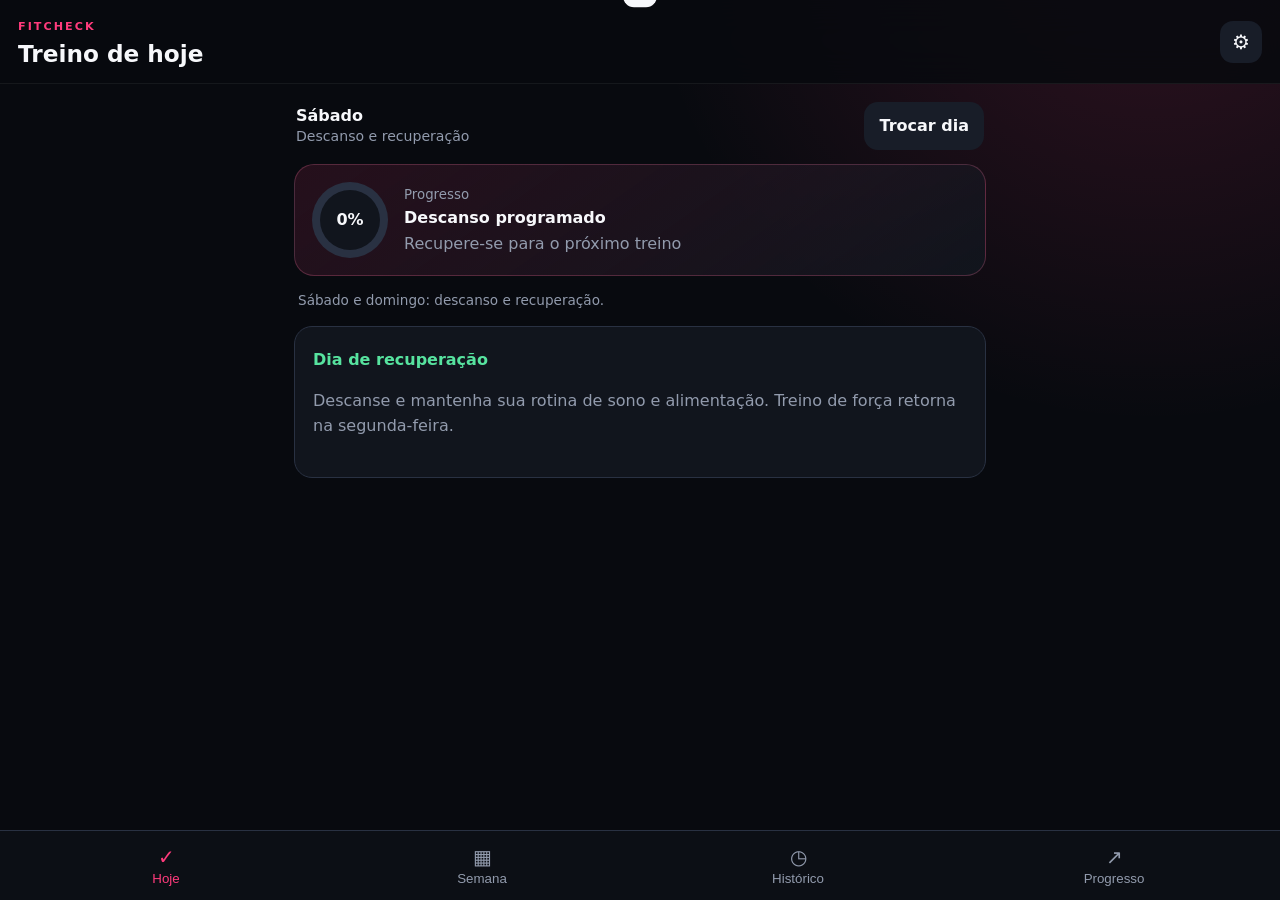
==== index.html @ b0077ed7 "Add files via upload" ====
<!doctype html><html lang="pt-BR"><head><meta charset="utf-8"><meta name="viewport" content="width=device-width,initial-scale=1,viewport-fit=cover"><meta name="theme-color" content="#080a0f"><meta name="apple-mobile-web-app-capable" content="yes"><meta name="apple-mobile-web-app-status-bar-style" content="black-translucent"><meta name="apple-mobile-web-app-title" content="FitCheck"><meta name="description" content="Aplicativo pessoal de treino, cargas e progresso."><title>FitCheck — Meu Treino</title><link rel="manifest" href="manifest.webmanifest"><link rel="apple-touch-icon" href="icon-192.png"><link rel="icon" href="icon.svg"><link rel="stylesheet" href="styles.css"></head><body>
<link rel="stylesheet" href="enhancements.css">
<header class="topbar"><div><span class="brand">FITCHECK</span><h1 id="screenTitle">Treino de hoje</h1></div><button class="iconbtn" id="settingsBtn" aria-label="Configurações">⚙</button></header>
<main>
  <section class="screen active" id="todayScreen">
    <div class="date-row"><div><strong id="todayLabel"></strong><span id="focusLabel"></span></div><button class="ghost" id="changeDayBtn">Trocar dia</button></div>
    <div class="progress-card"><div class="ring" id="progressRing"><span id="progressText">0%</span></div><div><small>Progresso</small><strong id="progressCount">0 de 0 exercícios</strong><span id="calorieTotal">≈ 0 kcal estimadas</span></div></div>
    <p id="trainingHint" class="training-hint"></p><div id="exerciseList" class="exercise-list"></div>
    <button class="primary" id="addExerciseBtn">＋ Adicionar exercício</button>
    <button class="finish" id="finishBtn">Concluir treino</button>
  </section>

  <section class="screen" id="weekScreen">
  <div class="panel home-plan-panel"><span class="eyebrow">FICHA DE HIPERTROFIA · NÍVEL AVANÇADO</span><h2>Treino ABC em casa</h2><p>Seg: quadríceps + glúteos · Qua: superiores · Sex: posteriores + glúteos. Caminhadas na terça e quinta; descanso no fim de semana.</p><button class="primary full" id="applyABCBtn">Aplicar ficha ABC em casa</button><small>A instalação troca apenas os treinos, mantendo seus registros anteriores. Faça backup antes, se desejar.</small></div>
  <div class="panel"><details class="plan-guide"><summary>Progressão, descanso e técnicas avançadas</summary><p><b>Progressão dupla:</b> no agachamento 4 × 8–10, comece com 8 repetições; avance até 10 nas 4 séries e depois aumente a carga 2–5%, mantendo a boa técnica. Repita a lógica para os outros exercícios.</p><p><b>Descansos:</b> até 2 min em exercícios pesados e 60–90 s nos isolados. Faça aquecimento de 5–7 min e controle a descida. Use bi-sets de acessórios somente se necessário para caber nos 60 min.</p><p><b>Técnicas:</b> hip thrust com 2 s no topo, búlgaro com descida em 3 s, elevação lateral com drop-set opcional na última série e abdução com 2 s de contração.</p><p><b>Recuperação:</b> acompanhe as cargas semanalmente; considere reduzir volume após semanas de fadiga acumulada. Evite falha em todas as séries.</p></details></div>
  <div class="week-head"><p>Toque em um dia para abrir o treino.</p></div><div id="weekList" class="week-list"></div></section>
  <section class="screen" id="historyScreen"><div id="historyStats" class="stats-grid"></div><h2>Treinos concluídos</h2><div id="historyList" class="history-list"></div></section>
  <section class="screen" id="progressScreen"><div class="panel"><h2>Resumo semanal</h2><div id="weekBars" class="bars"></div></div><div class="panel"><h2>Volume registrado</h2><strong class="big" id="volumeTotal">0 kg</strong><p>Soma aproximada de carga × repetições registradas.</p></div><div class="panel"><h2>Dados e segurança</h2><button class="ghost full" id="exportBtn">Exportar backup</button><label class="ghost full file">Importar backup<input type="file" id="importInput" accept="application/json"></label><button class="danger full" id="deleteHistoryBtn">Apagar histórico de treinos</button><button class="danger full" id="resetBtn">Apagar todos os dados</button></div></section>
</main>
<nav class="bottom-nav" aria-label="Navegação"><button class="nav active" data-screen="todayScreen"><span>✓</span>Hoje</button><button class="nav" data-screen="weekScreen"><span>▦</span>Semana</button><button class="nav" data-screen="historyScreen"><span>◷</span>Histórico</button><button class="nav" data-screen="progressScreen"><span>↗</span>Progresso</button></nav>

<dialog id="exerciseDialog"><form method="dialog" id="exerciseForm"><div class="modal-head"><h2 id="exerciseDialogTitle">Adicionar exercício</h2><button value="cancel" class="iconbtn">×</button></div><input type="hidden" id="exerciseId"><label>Exercício<input id="exerciseName" required maxlength="60"></label><div class="two"><label>Séries<input id="exerciseSets" type="number" min="1" max="10" required></label><label>Repetições<input id="exerciseReps" placeholder="6–8" required maxlength="12"></label></div><div class="two"><label>Descanso (s)<input id="exerciseRest" type="number" min="10" max="600" step="5" required></label><label>Minutos estimados<input id="exerciseMinutes" type="number" min="1" max="30" required></label></div><label>Observação<input id="exerciseNote" maxlength="80" placeholder="Ex.: rest-pause na última"></label><button class="primary" value="default">Salvar exercício</button><button type="button" class="danger full hidden" id="deleteExerciseBtn">Excluir exercício</button></form></dialog>

<dialog id="logDialog"><form method="dialog" id="logForm"><div class="modal-head"><h2 id="logTitle">Registrar exercício</h2><button value="cancel" class="iconbtn">×</button></div><input type="hidden" id="logExerciseId"><div class="two" id="strengthLogFields"><label>Carga (kg)<input id="logWeight" type="number" min="0" max="1000" step="0.5"></label><label>Repetições feitas<input id="logReps" type="number" min="0" max="100"></label></div><div id="walkLogFields" class="hidden"><label>Minutos caminhados<input id="logDuration" type="number" min="1" max="240" value="40"></label></div><label>Anotação<input id="logNote" maxlength="100" placeholder="Como foi a execução?"></label><button class="primary" value="default">Salvar e concluir</button></form></dialog>

<dialog id="settingsDialog"><form method="dialog" id="settingsForm"><div class="modal-head"><h2>Configurações</h2><button value="cancel" class="iconbtn">×</button></div><label>Seu peso (kg)<input id="bodyWeight" type="number" min="30" max="300" step="0.1" required></label><label>Intensidade usada na estimativa<select id="intensity"><option value="3.5">Moderada</option><option value="5">Alta</option><option value="6">Muito alta</option></select></label><p class="hint">Calorias são apenas uma estimativa baseada em peso, intensidade e duração. Relógios e máquinas também podem variar bastante.</p><button class="primary" value="default">Salvar</button></form></dialog>

<dialog id="dayDialog"><form method="dialog"><div class="modal-head"><h2>Escolha o treino</h2><button value="cancel" class="iconbtn">×</button></div><div id="dayChoices" class="day-choices"></div></form></dialog>

<div class="timer hidden" id="timer"><div><small>Descanso</small><strong id="timerText">01:30</strong></div><button id="timerMinus">−15s</button><button id="timerPlus">+15s</button><button id="timerStop">Pular</button></div>
<div id="celebration" class="celebration hidden" aria-hidden="true"><div class="celebration-copy"><strong>Treino completo!</strong><span>Desafio do dia concluído 🔥</span></div></div>
<div id="toast" class="toast" role="status" aria-live="polite"></div>
<script src="app.js"></script></body></html>
---- styles.css ----
:root{--bg:#080a0f;--surface:#11151d;--surface2:#181d28;--line:#293142;--text:#f7f8fb;--muted:#929bad;--pink:#ff3b7c;--violet:#8d2cff;--green:#57e39f;--danger:#ff6574;--safe:env(safe-area-inset-bottom)}*{box-sizing:border-box}body{margin:0;background:radial-gradient(circle at 90% -10%,rgba(255,59,124,.17),transparent 32rem),var(--bg);color:var(--text);font:16px/1.4 -apple-system,BlinkMacSystemFont,"SF Pro Display",system-ui,sans-serif;min-height:100vh}.topbar{position:sticky;top:0;z-index:5;display:flex;align-items:center;justify-content:space-between;padding:calc(14px + env(safe-area-inset-top)) 18px 12px;background:rgba(8,10,15,.86);backdrop-filter:blur(18px);border-bottom:1px solid rgba(255,255,255,.06)}.brand{font-size:.7rem;letter-spacing:.18em;color:var(--pink);font-weight:900}.topbar h1{margin:2px 0 0;font-size:1.45rem}.iconbtn{width:42px;height:42px;border:0;border-radius:13px;background:var(--surface2);color:var(--text);font-size:1.25rem}main{max-width:720px;margin:auto;padding:14px 14px calc(100px + var(--safe))}.screen{display:none}.screen.active{display:block}.date-row,.modal-head{display:flex;align-items:center;justify-content:space-between;gap:12px}.date-row{margin:4px 2px 14px}.date-row strong,.date-row span{display:block}.date-row span{color:var(--muted);font-size:.88rem}.progress-card{display:flex;gap:16px;align-items:center;padding:17px;background:linear-gradient(145deg,rgba(255,59,124,.12),var(--surface));border:1px solid rgba(255,118,165,.24);border-radius:20px;margin-bottom:14px}.progress-card small,.progress-card span{display:block;color:var(--muted)}.progress-card strong{display:block;margin:3px 0}.ring{--p:0;display:grid;place-items:center;width:76px;height:76px;border-radius:50%;background:conic-gradient(var(--pink) calc(var(--p)*1%),var(--line) 0);position:relative;flex:none}.ring:before{content:"";position:absolute;inset:8px;background:var(--surface);border-radius:50%}.ring span{z-index:1;color:var(--text);font-weight:900}.exercise-list{display:grid;gap:10px}.exercise{display:grid;grid-template-columns:auto 1fr auto;gap:12px;align-items:center;background:var(--surface);border:1px solid var(--line);padding:14px;border-radius:17px}.check{appearance:none;width:30px;height:30px;border:2px solid #4a5367;border-radius:10px;margin:0;display:grid;place-items:center}.check:checked{background:var(--green);border-color:var(--green)}.check:checked:after{content:"✓";font-weight:1000;color:#07150f}.exercise.done{opacity:.62}.exercise.done h3{text-decoration:line-through}.exercise h3{font-size:1rem;margin:0 0 3px}.exercise p{color:var(--muted);font-size:.82rem;margin:0}.exercise .kcal{color:var(--pink);font-size:.76rem;font-weight:800;margin-top:4px}.more{border:0;background:transparent;color:var(--muted);font-size:1.5rem;padding:8px}.primary,.finish,.ghost,.danger,.file{border:0;border-radius:14px;padding:13px 15px;font:inherit;font-weight:800;text-align:center}.primary{width:100%;background:linear-gradient(135deg,var(--pink),var(--violet));color:white;margin-top:14px}.finish{width:100%;background:var(--green);color:#06130d;margin-top:9px}.ghost{background:var(--surface2);color:var(--text)}.danger{background:rgba(255,101,116,.14);color:var(--danger)}.full{display:block;width:100%;margin-top:10px}.week-list,.history-list{display:grid;gap:10px}.week-day,.history-item,.panel{background:var(--surface);border:1px solid var(--line);border-radius:18px;padding:16px}.week-day{display:flex;justify-content:space-between;gap:12px;align-items:center}.week-day span,.week-head,.panel p{color:var(--muted)}.week-day strong{display:block}.week-day button{border:0;border-radius:12px;background:var(--surface2);color:var(--text);padding:10px}.stats-grid{display:grid;grid-template-columns:repeat(3,1fr);gap:8px;margin-bottom:18px}.stat{padding:13px;background:var(--surface);border:1px solid var(--line);border-radius:16px}.stat strong,.stat span{display:block}.stat strong{font-size:1.45rem}.stat span{font-size:.73rem;color:var(--muted)}.history-item{display:flex;justify-content:space-between}.history-item span{color:var(--muted)}.panel{margin-bottom:12px}.panel h2{font-size:1rem;margin:0 0 14px}.big{font-size:2rem}.bars{display:grid;grid-template-columns:repeat(7,1fr);gap:8px;align-items:end;height:150px}.bar-wrap{height:100%;display:flex;flex-direction:column;justify-content:end;text-align:center;color:var(--muted);font-size:.72rem}.bar{background:linear-gradient(var(--pink),var(--violet));border-radius:7px 7px 3px 3px;min-height:4px;margin-bottom:6px}.file input{display:none}.bottom-nav{position:fixed;z-index:6;bottom:0;left:0;right:0;display:grid;grid-template-columns:repeat(4,1fr);padding:8px 8px calc(8px + var(--safe));background:rgba(13,16,23,.94);backdrop-filter:blur(20px);border-top:1px solid var(--line)}.nav{border:0;background:transparent;color:var(--muted);font:700 .7rem/1.2 inherit;padding:6px}.nav span{display:block;font-size:1.25rem;margin-bottom:2px}.nav.active{color:var(--pink)}dialog{width:min(94%,520px);border:1px solid var(--line);border-radius:22px;background:var(--surface);color:var(--text);padding:19px}dialog::backdrop{background:rgba(0,0,0,.7);backdrop-filter:blur(5px)}dialog h2{margin:0;font-size:1.25rem}label{display:block;color:var(--muted);font-size:.82rem;margin-top:14px}input,select{width:100%;margin-top:6px;padding:13px;border:1px solid var(--line);border-radius:12px;background:var(--surface2);color:var(--text);font:inherit}.two{display:grid;grid-template-columns:1fr 1fr;gap:10px}.hint{color:var(--muted);font-size:.8rem}.hidden{display:none!important}.day-choices{display:grid;gap:8px;margin-top:16px}.day-choices button{padding:14px;border:1px solid var(--line);border-radius:13px;background:var(--surface2);color:var(--text);text-align:left}.timer{position:fixed;z-index:9;left:12px;right:12px;bottom:calc(78px + var(--safe));max-width:650px;margin:auto;display:flex;align-items:center;gap:8px;background:#f7f8fb;color:#11151d;padding:11px 12px;border-radius:18px;box-shadow:0 12px 40px #0008}.timer div{flex:1}.timer small,.timer strong{display:block}.timer strong{font-size:1.35rem}.timer button{border:0;background:#e4e7ed;padding:10px;border-radius:10px}.toast{position:fixed;z-index:20;top:calc(16px + env(safe-area-inset-top));left:50%;transform:translate(-50%,-140%);background:#f7f8fb;color:#11151d;padding:11px 17px;border-radius:999px;font-weight:800;transition:.25s}.toast.show{transform:translate(-50%,0)}@media(max-width:380px){.exercise{gap:8px;padding:12px}.two{grid-template-columns:1fr}.stats-grid{grid-template-columns:1fr}.timer button{padding:8px 6px}}
---- enhancements.css ----
.exercise{align-items:start;padding:17px 14px}
.exercise-body{min-width:0}
.check{width:42px;height:42px;border-width:3px;border-radius:13px;box-shadow:inset 0 0 0 3px rgba(255,255,255,.025)}
.check:checked:after{font-size:1.45rem}
.technique{margin-top:11px;border-top:1px solid var(--line);padding-top:9px}
.technique summary{color:var(--text);font-size:.84rem;font-weight:850;cursor:pointer;list-style:none}
.technique summary:before{content:'✦';color:var(--pink);margin-right:7px}
.technique p{font-size:.86rem!important;line-height:1.5;margin:8px 0!important}
.technique a{display:inline-flex;color:var(--pink);font-size:.82rem;font-weight:850;text-decoration:none;padding:7px 0}
.celebration{position:fixed;z-index:50;inset:0;overflow:hidden;pointer-events:none;background:radial-gradient(circle,rgba(141,44,255,.18),transparent 60%)}
.celebration-copy{position:absolute;z-index:2;left:50%;top:40%;transform:translate(-50%,-50%);width:min(88%,420px);text-align:center;padding:24px;background:rgba(8,10,15,.9);border:1px solid rgba(255,255,255,.2);border-radius:24px;box-shadow:0 24px 90px #000}
.celebration-copy strong,.celebration-copy span{display:block}
.celebration-copy strong{font-size:2rem;color:var(--green)}
.celebration-copy span{margin-top:6px}
.celebration i{position:absolute;left:calc(var(--x)*1%);top:-25px;width:10px;height:18px;border-radius:3px;background:hsl(calc(var(--c)*60) 90% 62%);animation:confetti calc(2.4s + var(--d)*1s) ease-in forwards;animation-delay:calc(var(--d)*.35s);transform:rotate(calc(var(--r)*1deg))}
@keyframes confetti{0%{top:-25px;transform:translateX(0) rotate(0);opacity:1}70%{opacity:1}100%{top:105%;transform:translateX(calc((var(--x) - 50)*.35px)) rotate(calc(var(--r)*1deg));opacity:0}}
@media(max-width:380px){.exercise{gap:8px;padding:13px 10px}.check{width:40px;height:40px}}

.training-hint{font-size:.85rem;color:var(--muted);margin:8px 4px 15px;line-height:1.55}
.home-plan-panel{background:linear-gradient(145deg,rgba(255,59,124,.15),var(--surface));border:1px solid rgba(255,59,124,.3)}
.home-plan-panel h2{margin:5px 0 8px}.home-plan-panel p{font-size:.9rem;line-height:1.6}
.home-plan-panel small{display:block;color:var(--muted);margin-top:10px;line-height:1.5}
.eyebrow{color:var(--pink);font-size:.67rem;font-weight:850;letter-spacing:.1em}
.plan-guide summary{cursor:pointer;font-weight:800;line-height:1.5}
.plan-guide p{font-size:.86rem;color:var(--muted);line-height:1.6;margin-bottom:8px}
.rest-card{border:1px solid var(--line);background:var(--surface);border-radius:18px;padding:22px 18px}
.rest-card strong{color:var(--green)}.rest-card p{color:var(--muted);line-height:1.6}
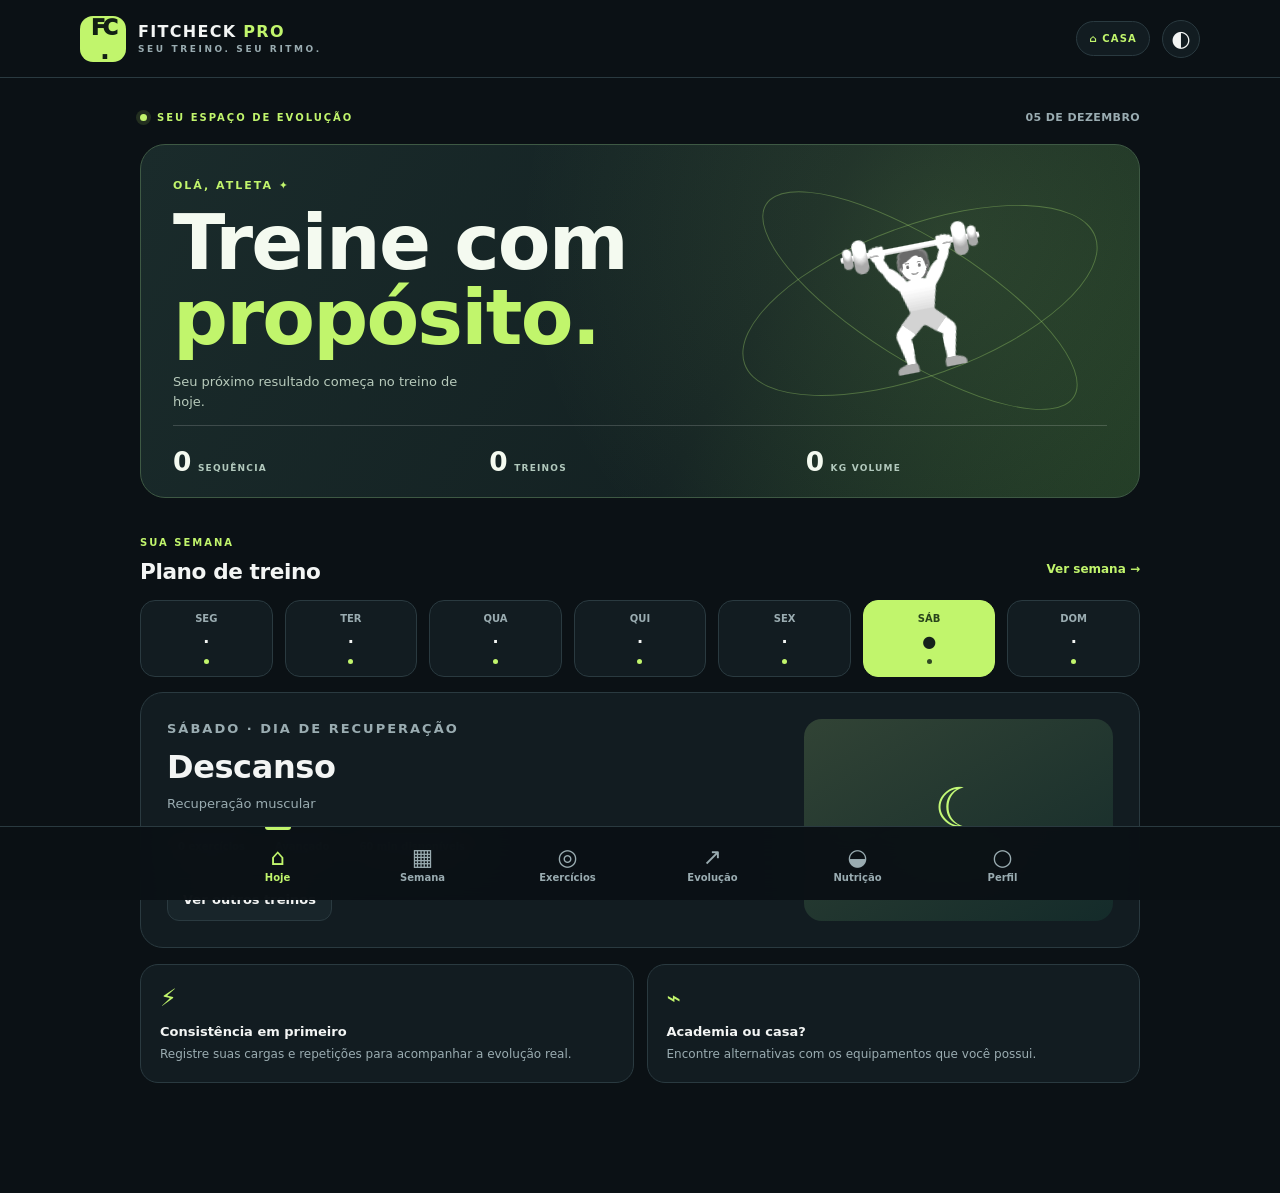
==== commit 4222a499: "Add files via upload" ====
--- a/index.html
+++ b/index.html
@@ -1,33 +1,304 @@
-<!doctype html><html lang="pt-BR"><head><meta charset="utf-8"><meta name="viewport" content="width=device-width,initial-scale=1,viewport-fit=cover"><meta name="theme-color" content="#080a0f"><meta name="apple-mobile-web-app-capable" content="yes"><meta name="apple-mobile-web-app-status-bar-style" content="black-translucent"><meta name="apple-mobile-web-app-title" content="FitCheck"><meta name="description" content="Aplicativo pessoal de treino, cargas e progresso."><title>FitCheck — Meu Treino</title><link rel="manifest" href="manifest.webmanifest"><link rel="apple-touch-icon" href="icon-192.png"><link rel="icon" href="icon.svg"><link rel="stylesheet" href="styles.css"></head><body>
-<link rel="stylesheet" href="enhancements.css">
-<header class="topbar"><div><span class="brand">FITCHECK</span><h1 id="screenTitle">Treino de hoje</h1></div><button class="iconbtn" id="settingsBtn" aria-label="Configurações">⚙</button></header>
-<main>
-  <section class="screen active" id="todayScreen">
-    <div class="date-row"><div><strong id="todayLabel"></strong><span id="focusLabel"></span></div><button class="ghost" id="changeDayBtn">Trocar dia</button></div>
-    <div class="progress-card"><div class="ring" id="progressRing"><span id="progressText">0%</span></div><div><small>Progresso</small><strong id="progressCount">0 de 0 exercícios</strong><span id="calorieTotal">≈ 0 kcal estimadas</span></div></div>
-    <p id="trainingHint" class="training-hint"></p><div id="exerciseList" class="exercise-list"></div>
-    <button class="primary" id="addExerciseBtn">＋ Adicionar exercício</button>
-    <button class="finish" id="finishBtn">Concluir treino</button>
-  </section>
-
-  <section class="screen" id="weekScreen">
-  <div class="panel home-plan-panel"><span class="eyebrow">FICHA DE HIPERTROFIA · NÍVEL AVANÇADO</span><h2>Treino ABC em casa</h2><p>Seg: quadríceps + glúteos · Qua: superiores · Sex: posteriores + glúteos. Caminhadas na terça e quinta; descanso no fim de semana.</p><button class="primary full" id="applyABCBtn">Aplicar ficha ABC em casa</button><small>A instalação troca apenas os treinos, mantendo seus registros anteriores. Faça backup antes, se desejar.</small></div>
-  <div class="panel"><details class="plan-guide"><summary>Progressão, descanso e técnicas avançadas</summary><p><b>Progressão dupla:</b> no agachamento 4 × 8–10, comece com 8 repetições; avance até 10 nas 4 séries e depois aumente a carga 2–5%, mantendo a boa técnica. Repita a lógica para os outros exercícios.</p><p><b>Descansos:</b> até 2 min em exercícios pesados e 60–90 s nos isolados. Faça aquecimento de 5–7 min e controle a descida. Use bi-sets de acessórios somente se necessário para caber nos 60 min.</p><p><b>Técnicas:</b> hip thrust com 2 s no topo, búlgaro com descida em 3 s, elevação lateral com drop-set opcional na última série e abdução com 2 s de contração.</p><p><b>Recuperação:</b> acompanhe as cargas semanalmente; considere reduzir volume após semanas de fadiga acumulada. Evite falha em todas as séries.</p></details></div>
-  <div class="week-head"><p>Toque em um dia para abrir o treino.</p></div><div id="weekList" class="week-list"></div></section>
-  <section class="screen" id="historyScreen"><div id="historyStats" class="stats-grid"></div><h2>Treinos concluídos</h2><div id="historyList" class="history-list"></div></section>
-  <section class="screen" id="progressScreen"><div class="panel"><h2>Resumo semanal</h2><div id="weekBars" class="bars"></div></div><div class="panel"><h2>Volume registrado</h2><strong class="big" id="volumeTotal">0 kg</strong><p>Soma aproximada de carga × repetições registradas.</p></div><div class="panel"><h2>Dados e segurança</h2><button class="ghost full" id="exportBtn">Exportar backup</button><label class="ghost full file">Importar backup<input type="file" id="importInput" accept="application/json"></label><button class="danger full" id="deleteHistoryBtn">Apagar histórico de treinos</button><button class="danger full" id="resetBtn">Apagar todos os dados</button></div></section>
+<!doctype html>
+<html lang="pt-BR"><head><meta charset="utf-8"><meta name="viewport" content="width=device-width, initial-scale=1, viewport-fit=cover"><meta name="theme-color" content="#0b1115"><meta name="description" content="FitCheck PRO: treinos de academia e casa, substituições, vídeos, fichas, cronômetro e progressão."><style>
+:root{--bg:#0b1115;--surface:#121c21;--surface2:#18252a;--surface3:#223138;--border:#2a3a40;--text:#f3f5f4;--muted:#9aacb1;--lime:#c1f56c;--lime-dark:#83ba38;--rose:#ff90ae;--danger:#ff9c8c;--shadow:0 16px 45px #0003;--radius:20px;--font:system-ui,-apple-system,"Segoe UI",Roboto,Arial,sans-serif}
+:root[data-theme="light"]{--bg:#f4f6f1;--surface:#fff;--surface2:#edf1e9;--surface3:#e4ebe1;--border:#d2dcd0;--text:#18251d;--muted:#5e7168;--lime:#a8db48;--lime-dark:#4f8326;--shadow:0 14px 30px #243e2020}
+:root[data-theme="rose"]{--bg:#160f19;--surface:#241825;--surface2:#312132;--surface3:#402c42;--border:#594359;--text:#fff5fd;--muted:#d5b7d0;--lime:#ff9bbd;--lime-dark:#ff80b0;--shadow:0 16px 45px #0003}
+*{box-sizing:border-box}html{scroll-behavior:smooth}body{margin:0;background:var(--bg);color:var(--text);font-family:var(--font);-webkit-font-smoothing:antialiased}button,input,select,textarea{font:inherit}button{cursor:pointer}a{color:inherit}input,select,textarea{background:var(--surface2);border:1px solid var(--border);color:var(--text);border-radius:12px;padding:12px 13px;outline-color:var(--lime);min-width:0}input::placeholder,textarea::placeholder{color:var(--muted);opacity:.76}button:focus-visible,a:focus-visible,input:focus-visible,select:focus-visible{outline:3px solid var(--lime);outline-offset:2px}button[disabled]{opacity:.45;cursor:not-allowed}.app-shell{min-height:100vh}.site-header{height:78px;border-bottom:1px solid var(--border);display:flex;justify-content:space-between;align-items:center;padding:0 max(20px,calc((100% - 1120px)/2));background:var(--bg);position:sticky;top:0;z-index:20}.brand{border:0;background:none;color:var(--text);display:flex;align-items:center;gap:12px;text-align:left;padding:0}.brand-mark{background:var(--lime);color:#122014;display:grid;place-items:center;border-radius:13px;width:46px;height:46px;letter-spacing:-3px;font-size:21px;font-weight:950}.mark-dot{color:#122014}.brand-type{font-size:16px;font-weight:900;letter-spacing:1.3px;line-height:1.2}.brand-type b{color:var(--lime)}.brand-type small{display:block;font-size:9px;letter-spacing:2.6px;color:var(--muted);font-weight:650;margin-top:3px}.header-right{display:flex;align-items:center;gap:12px}.mode-indicator{font-size:10px;font-weight:900;letter-spacing:1.2px;background:var(--surface);border:1px solid var(--border);padding:11px 12px;border-radius:20px;color:var(--lime)}.circle-btn{border:1px solid var(--border);background:var(--surface);color:var(--text);border-radius:50%;height:38px;width:38px;font-size:22px}.page{max-width:1120px;margin:auto;padding:27px 22px 110px}.view{display:none;animation:reveal .2s ease}.view.active{display:block}@keyframes reveal{from{opacity:.2;transform:translateY(8px)}to{opacity:1;transform:none}}h1,h2,h3,p{margin-top:0}h1{font-size:clamp(2.1rem,4vw,3.4rem);line-height:1.07;letter-spacing:-1.8px}h2{font-size:1.35rem;letter-spacing:-.4px}h3{font-size:1.04rem}p{line-height:1.55}.eyebrow,.section-label{font-size:10px;font-weight:900;letter-spacing:2px;color:var(--lime);margin-bottom:9px}.eyebrow{display:flex;align-items:center;gap:10px;margin-bottom:20px}.eyebrow #todayDate{margin-left:auto;color:var(--muted);font-size:11px;letter-spacing:.4px}.signal{height:7px;width:7px;background:var(--lime);border-radius:100%;box-shadow:0 0 0 4px #b8ec6a22}.hero{position:relative;overflow:hidden;background:linear-gradient(120deg,#1a2b2b,#142223 60%,#203925);border:1px solid #3e5944;border-radius:25px;padding:32px 32px 0;color:#f4faf0}.hero:after{content:"";position:absolute;inset:0;background:radial-gradient(circle at 80% 25%,#b6f47720,transparent 50%);pointer-events:none}.hero-top{display:flex;justify-content:space-between;min-height:218px;position:relative;z-index:1}.hero-kicker{font-size:11px;letter-spacing:2px;color:#c1f56c;font-weight:900}.hero h1{font-size:clamp(2.7rem,6vw,5.4rem);line-height:.98;margin-bottom:16px}.hero h1 em{font-style:normal;color:#c1f56c}.hero p:last-child{font-size:13px;color:#b8cbbc;max-width:315px}.hero-art{width:40%;min-width:150px;align-self:center;position:relative;text-align:center}.weight-icon{font-size:clamp(5rem,10vw,10rem);transform:rotate(-11deg);position:relative;z-index:2;filter:grayscale(1) brightness(1.7)}.hero-orbit{border:1px solid #b8f4784d;border-radius:50%;position:absolute;inset:0;transform:rotate(-20deg)}.orbit2{inset:15px 5px;transform:rotate(32deg)}.quick-stats{display:grid;grid-template-columns:repeat(3,1fr);gap:15px;border-top:1px solid #ffffff2a;padding:20px 0;position:relative;z-index:1}.quick-stats div{display:flex;gap:7px;align-items:baseline}.quick-stats strong{font-size:1.65rem;letter-spacing:-.5px}.quick-stats span{font-size:9px;letter-spacing:1.2px;color:#b2c9bd;font-weight:800}.section-head{margin:37px 0 16px;display:flex;align-items:end;justify-content:space-between;gap:16px}.section-head h2{margin:0}.text-action{border:0;background:none;color:var(--lime);font-weight:850;padding:8px 0;font-size:12px;white-space:nowrap}.day-strip{display:grid;grid-template-columns:repeat(7,minmax(0,1fr));gap:8px;margin:15px 0}.day-tab{border:1px solid var(--border);border-radius:15px;padding:12px 6px;background:var(--surface);color:var(--text);text-align:center;display:flex;flex-direction:column;gap:8px;align-items:center;transition:background .16s}.day-tab span{font-size:10px;color:var(--muted);font-weight:700}.day-tab strong{font-size:16px}.day-tab.active{border-color:var(--lime);background:var(--lime);color:#15211b}.day-tab.active span{color:#29441c}.day-dot{width:5px;height:5px;border-radius:50%;background:var(--lime)}.day-tab.active .day-dot{background:#304823}.workout-spotlight{background:var(--surface);border:1px solid var(--border);border-radius:23px;padding:26px;display:grid;grid-template-columns:1.4fr .7fr;gap:18px}.workout-spotlight h2{font-size:clamp(1.35rem,3vw,2rem);margin-bottom:8px}.workout-spotlight p{color:var(--muted);font-size:13px}.workout-spotlight .spot-meta{display:flex;flex-wrap:wrap;gap:8px;margin:18px 0}.tiny-pill,.tag{font-size:10px;font-weight:850;color:var(--text);background:var(--surface3);border:1px solid var(--border);border-radius:99px;padding:7px 10px}.tag{color:var(--lime)}.spot-art{display:flex;flex-direction:column;align-items:center;justify-content:center;gap:10px;background:linear-gradient(150deg,#314335,#142b2a);border-radius:18px;min-height:180px;color:#c3f976}.spot-art b{font-size:55px}.spot-art span{font-size:11px;letter-spacing:2px;font-weight:900}.btn{border:1px solid transparent;border-radius:12px;padding:12px 15px;font-size:13px;font-weight:850;display:inline-flex;gap:8px;align-items:center;justify-content:center;text-align:center;min-height:43px;transition:transform .16s}.btn:hover{transform:translateY(-1px)}.btn-primary{background:var(--lime);color:#152218}.btn-secondary{background:var(--surface2);border-color:var(--border);color:var(--text)}.btn-danger{background:transparent;border-color:#a7575770;color:var(--danger)}.btn:disabled{transform:none}.btn-wrap{display:flex;align-items:center;gap:9px;flex-wrap:wrap}.full{width:100%}.muted,.small-note{color:var(--muted);font-size:12px}.small-note{font-size:11px;margin:10px 0 0}.two-panels{display:grid;grid-template-columns:1fr 1fr;gap:13px;margin-top:16px}.soft-panel{background:var(--surface);border:1px solid var(--border);border-radius:18px;padding:19px}.soft-panel>span{font-size:24px;color:var(--lime);display:block;margin-bottom:12px}.soft-panel strong{display:block;margin-bottom:6px;font-size:13px}.soft-panel p{margin:0;color:var(--muted);font-size:12px}.page-heading{margin:18px 0 25px}.page-heading h1{margin-bottom:12px}.page-heading p:last-child{max-width:610px;color:var(--muted);font-size:13px}.green-period{color:var(--lime)}.panel{padding:22px;border-radius:21px;background:var(--surface);border:1px solid var(--border);margin-bottom:15px}.panel-title{display:flex;align-items:center;justify-content:space-between;gap:12px;margin-bottom:13px}.panel-title h3{margin:0}.week-cards{display:grid;gap:13px}.week-card{border-radius:19px;border:1px solid var(--border);background:var(--surface);overflow:hidden}.week-card-head{padding:19px 20px;display:flex;justify-content:space-between;align-items:center;gap:15px}.week-card-head h3{margin:4px 0 4px}.week-card-head p{font-size:11px;color:var(--muted);margin:0}.day-index{font-size:10px;color:var(--lime);font-weight:950;letter-spacing:2px}.exercise-mini-list{padding:0 20px 15px}.exercise-mini{display:flex;gap:12px;justify-content:space-between;align-items:center;padding:10px 0;border-top:1px solid var(--border)}.exercise-mini:first-child{border-top:0}.exercise-mini-num{font-size:10px;color:var(--lime);font-weight:900;width:22px}.exercise-mini-main{flex:1}.exercise-mini-main strong{display:block;font-size:13px}.exercise-mini-main span{font-size:11px;color:var(--muted)}.mini-actions{display:flex;gap:8px}.icon-btn{border:1px solid var(--border);border-radius:10px;background:var(--surface2);color:var(--text);width:35px;height:35px;display:grid;place-items:center}.week-card-actions{border-top:1px solid var(--border);padding:12px 20px;display:flex;gap:10px;flex-wrap:wrap}.library-toolbar{margin-bottom:18px}.search-field{position:relative;display:block}.search-field input{width:100%;padding:15px 15px 15px 42px;background:var(--surface);font-size:13px}.search-field span{font-size:27px;position:absolute;left:13px;top:5px;color:var(--lime)}.filters{display:flex;gap:10px;margin:12px 0}.filters label{flex:1;display:flex;gap:8px;align-items:center;font-size:12px;color:var(--muted)}.filters select{flex:1}.library-meta{display:flex;align-items:center;justify-content:space-between;color:var(--muted);font-size:12px}.library-list{display:grid;grid-template-columns:repeat(2,minmax(0,1fr));gap:12px;margin-bottom:12px}.exercise-card{background:var(--surface);border:1px solid var(--border);border-radius:18px;padding:18px;display:flex;flex-direction:column;gap:12px}.exercise-card-top{display:flex;justify-content:space-between;align-items:center}.exercise-card-icon{background:var(--surface2);height:39px;width:39px;border-radius:12px;display:grid;place-items:center;color:var(--lime);font-size:20px}.exercise-card h3{font-size:15px;line-height:1.3;margin:0}.exercise-card-sub{font-size:12px;color:var(--muted)}.exercise-card .btn-wrap{margin-top:auto}.exercise-card .btn{padding:8px 11px;min-height:35px;font-size:11px}.card-tags{display:flex;gap:6px;flex-wrap:wrap}.card-tags span{background:var(--surface2);border-radius:30px;padding:5px 8px;font-size:10px;color:var(--muted)}.metric-grid{display:grid;grid-template-columns:repeat(3,minmax(0,1fr));gap:13px;margin:16px 0}.metric{background:var(--surface);border:1px solid var(--border);border-radius:18px;padding:18px}.metric strong{display:block;color:var(--lime);font-size:clamp(1.2rem,3vw,1.8rem);margin:5px 0}.metric span{font-size:10px;color:var(--muted);text-transform:uppercase;letter-spacing:1px;font-weight:800}.chart-wrap{min-height:180px;display:grid;place-items:center}.chart-wrap svg{width:100%;height:230px}.hist-item{border-top:1px solid var(--border);padding:12px 0}.hist-item:first-child{border:0}.hist-item strong{display:block;font-size:13px}.hist-item span{display:block;color:var(--muted);font-size:11px;margin-top:4px}.progress-rule{padding:14px;background:var(--surface2);border-radius:14px;display:flex;justify-content:space-between;gap:15px;font-size:12px}.progress-rule b{color:var(--lime)}.progress-rule span{color:var(--muted)}.stacked-form{display:flex;flex-direction:column;gap:14px}.stacked-form label{display:flex;flex-direction:column;gap:7px;color:var(--muted);font-size:12px;font-weight:700}.stacked-form input,.stacked-form select,.stacked-form textarea{width:100%}.form-grid{display:grid;grid-template-columns:1fr 1fr;gap:13px}.equipment-field{border:1px solid var(--border);border-radius:12px;padding:12px}.equipment-field legend{color:var(--muted);font-size:12px}.checks{display:flex;flex-wrap:wrap;gap:12px}.checks label{font-size:12px;display:flex;align-items:center;gap:6px}.checks input{accent-color:var(--lime)}.file-btn{cursor:pointer}.meal-line{padding:12px 0;border-bottom:1px solid var(--border);display:flex;justify-content:space-between;align-items:center}.meal-line b{font-size:13px}.meal-line span{display:block;font-size:11px;color:var(--muted)}.bottom-nav{position:fixed;bottom:0;left:0;right:0;height:74px;padding-bottom:env(safe-area-inset-bottom);background:color-mix(in srgb,var(--bg),transparent 3%);backdrop-filter:blur(20px);border-top:1px solid var(--border);display:flex;z-index:30;justify-content:center}.nav-link{background:none;border:0;color:var(--muted);display:flex;flex-direction:column;gap:2px;align-items:center;justify-content:center;flex:1;max-width:145px;font-size:10px;font-weight:850;position:relative}.nav-link .nav-icon{font-size:23px;font-weight:500}.nav-link.active{color:var(--lime)}.nav-link.active:before{content:"";height:3px;width:26px;border-radius:0 0 9px 9px;background:var(--lime);position:absolute;top:0}.modal{background:var(--surface);border:1px solid var(--border);border-radius:23px;color:var(--text);width:min(620px,calc(100vw - 24px));max-height:min(90vh,900px);overflow-y:auto;padding:24px;box-shadow:var(--shadow)}.modal::backdrop{background:#020808ce;backdrop-filter:blur(4px)}.modal-top{display:flex;align-items:center;justify-content:space-between;margin-bottom:15px}.close-btn{background:var(--surface2);border:1px solid var(--border);color:var(--text);height:34px;width:34px;border-radius:50%;font-size:24px}.detail-title{font-size:clamp(1.45rem,5vw,2rem)}.detail-stats{display:flex;gap:8px;flex-wrap:wrap;margin-bottom:16px}.detail-steps{counter-reset:step;list-style:none;padding:0;margin:15px 0}.detail-steps li{position:relative;padding:10px 10px 10px 44px;border-bottom:1px solid var(--border);font-size:13px;line-height:1.55}.detail-steps li:before{counter-increment:step;content:counter(step);position:absolute;left:0;top:10px;background:var(--surface3);height:26px;width:26px;display:grid;place-items:center;border-radius:50%;color:var(--lime);font-size:11px;font-weight:900}.suggestion{display:flex;justify-content:space-between;gap:12px;align-items:center;border:1px solid var(--border);background:var(--surface2);border-radius:12px;margin:8px 0;padding:10px 13px}.suggestion strong{font-size:12px}.suggestion span{font-size:10px;color:var(--muted)}.video-link{display:inline-flex;gap:8px;text-decoration:none;color:#152218;background:var(--lime);padding:11px 15px;font-size:12px;font-weight:900;border-radius:10px}.modal-training{width:min(740px,calc(100vw - 20px))}.train-top{display:flex;align-items:start;gap:13px;justify-content:space-between}.train-top h2{margin-bottom:10px}.train-progress{height:7px;background:var(--surface3);border-radius:10px;overflow:hidden;margin:15px 0}.train-progress>span{height:100%;background:var(--lime);display:block}.set-list{display:grid;gap:8px;margin:18px 0}.set-row{display:grid;grid-template-columns:30px 1fr 1fr 90px;gap:8px;align-items:end;background:var(--surface2);padding:11px;border-radius:13px}.set-row>span{font-weight:900;color:var(--lime);font-size:12px;align-self:center}.set-row label{font-size:10px;color:var(--muted);display:flex;flex-direction:column;gap:5px}.set-row input{width:100%;padding:9px;font-size:13px}.set-row button{padding:9px;font-size:11px}.set-row.done{outline:1px solid var(--lime-dark)}.training-controls{display:flex;gap:9px;flex-wrap:wrap}.training-controls .btn{flex:1}.rest-overlay{position:fixed;inset:0;z-index:110;display:grid;place-items:center;background:#08100df2;padding:20px;color:#f5f8f4}.rest-overlay:not([open]){display:none}.rest-overlay::backdrop{background:#010706dd}.rest-content{text-align:center;max-width:380px}.rest-display{font-size:clamp(5rem,15vw,8rem);font-weight:950;letter-spacing:-6px;color:#c1f56c}.rest-content p{font-size:13px;color:#b7c7bc}.rest-content .btn-wrap{justify-content:center}.toast{position:fixed;left:50%;transform:translateX(-50%) translateY(50px);bottom:95px;background:var(--lime);color:#152218;font-weight:850;font-size:12px;border-radius:12px;padding:12px 18px;opacity:0;transition:all .2s;z-index:200;max-width:90vw;text-align:center;pointer-events:none}.toast.show{transform:translateX(-50%);opacity:1}.empty{text-align:center;padding:30px 20px;color:var(--muted);font-size:13px}.empty strong{display:block;color:var(--text);margin-bottom:7px}.preset-option{border:1px solid var(--border);border-radius:13px;padding:16px;margin:10px 0}.preset-option strong{font-size:13px;display:block}.preset-option p{font-size:11px;color:var(--muted);margin:7px 0 12px}.backbtn{color:var(--lime);font-size:12px;font-weight:850;background:transparent;border:0;padding:8px 0}.mini-title{font-size:11px;letter-spacing:1px;color:var(--lime);margin:18px 0 8px;font-weight:900}.print-only{display:none}
+@media(min-width:800px){.page{padding-top:33px}.two-panels{grid-template-columns:1fr 1fr}.week-cards{grid-template-columns:1fr 1fr}.day-strip{gap:12px}.library-list{grid-template-columns:repeat(3,minmax(0,1fr))}.view#page-home{max-width:1000px;margin:auto}}
+@media(max-width:650px){.site-header{height:64px;padding:0 16px}.brand-mark{height:40px;width:40px}.brand-type{font-size:14px}.brand-type small{font-size:8px;letter-spacing:1.4px}.page{padding:18px 13px 100px}.hero{padding:24px 18px 0}.hero-top{min-height:194px}.hero h1{font-size:2.75rem}.hero-art{width:35%;min-width:80px}.weight-icon{font-size:5rem}.quick-stats{gap:4px}.quick-stats div{display:flex;flex-direction:column;gap:2px}.quick-stats strong{font-size:1.5rem}.quick-stats span{font-size:9px}.workout-spotlight{grid-template-columns:1fr;padding:20px}.spot-art{min-height:80px;flex-direction:row}.spot-art b{font-size:35px}.day-strip{gap:4px}.day-tab{padding:10px 2px;border-radius:12px}.day-tab span{font-size:9px}.day-tab strong{font-size:13px}.two-panels{grid-template-columns:1fr 1fr}.soft-panel{padding:13px}.soft-panel strong{font-size:12px}.soft-panel p{font-size:11px}.library-list{grid-template-columns:1fr}.metric-grid{gap:7px}.metric{padding:12px}.metric span{font-size:9px}.metric strong{font-size:1.2rem}.modal{padding:18px}.set-row{grid-template-columns:23px 1fr 1fr 71px;gap:5px;padding:8px}.set-row button{padding:7px 4px;font-size:10px}.set-row input{padding:8px 4px}.bottom-nav{height:70px}.nav-link{font-size:9px}.nav-link .nav-icon{font-size:22px}}
+@media(max-width:370px){.mode-indicator{display:none}.hero-art{display:none}.hero-top{min-height:175px}.form-grid{grid-template-columns:1fr}.filters{flex-direction:column}.two-panels{grid-template-columns:1fr}}
+@media print{.site-header,.bottom-nav,.page,.modal:not(#personalDialog),button{display:none!important}body{background:#fff;color:#000}.print-only{display:block}#printOutput{white-space:pre-wrap;line-height:1.7;font:14px Arial}}
+
+.rest-overlay{width:100vw;height:100vh;max-width:none;max-height:none;margin:0;border:0;border-radius:0;color:#f5f8f4}
+
+.equip-toggle{font-size:12px;color:var(--muted);display:flex;align-items:center;gap:9px;margin:9px 0 13px}.equip-toggle input{accent-color:var(--lime)}
+
+</style><title>FitCheck PRO — Seu treino. Seu ritmo.</title></head>
+<body>
+<div class="app-shell">
+<header class="site-header"><button class="brand" id="brandHome" aria-label="Ir para início"><span class="brand-mark">FC<span class="mark-dot">.</span></span><span class="brand-type">FITCHECK <b>PRO</b><small>SEU TREINO. SEU RITMO.</small></span></button><div class="header-right"><span id="headerMode" class="mode-indicator">⌂ CASA</span><button id="themeQuick" class="circle-btn" title="Alternar tema" aria-label="Alternar tema">◐</button></div></header>
+<main class="page">
+<section id="page-home" class="view active" aria-label="Treino de hoje">
+ <div class="eyebrow"><span class="signal"></span> SEU ESPAÇO DE EVOLUÇÃO <span id="todayDate"></span></div>
+ <div class="hero"><div class="hero-top"><div><p class="hero-kicker">OLÁ, <span id="heroUser">ATLETA</span> ✦</p><h1>Treine com<br><em>propósito.</em></h1><p>Seu próximo resultado começa no treino de hoje.</p></div><div class="hero-art" aria-hidden="true"><div class="weight-icon">🏋</div><div class="hero-orbit orbit1"></div><div class="hero-orbit orbit2"></div></div></div><div class="quick-stats"><div><strong id="statStreak">0</strong><span>SEQUÊNCIA</span></div><div><strong id="statSessions">0</strong><span>TREINOS</span></div><div><strong id="statVolume">0</strong><span>KG VOLUME</span></div></div></div>
+ <div class="section-head"><div><p class="section-label">SUA SEMANA</p><h2>Plano de treino</h2></div><button class="text-action" data-goto="week">Ver semana →</button></div>
+ <div id="dayStrip" class="day-strip" role="group" aria-label="Selecionar dia"></div>
+ <div id="todayWorkout"></div>
+ <div class="two-panels"><div class="soft-panel"><span>⚡</span><strong>Consistência em primeiro</strong><p>Registre suas cargas e repetições para acompanhar a evolução real.</p></div><div class="soft-panel"><span>⌁</span><strong>Academia ou casa?</strong><p>Encontre alternativas com os equipamentos que você possui.</p></div></div>
+</section>
+<section id="page-week" class="view" aria-label="Sua semana">
+ <div class="page-heading"><p class="section-label">ORGANIZE SUA ROTINA</p><h1>Minha semana<span class="green-period">.</span></h1><p>Edite exercícios, escolha um plano e transforme sua ficha para casa ou academia.</p></div>
+ <div class="panel"><div class="panel-title"><div><p class="section-label">PLANO ATIVO</p><h3 id="planName">ABC • Hipertrofia em casa</h3></div><span id="planLevel" class="tag">AVANÇADO</span></div><div class="btn-wrap"><button class="btn btn-primary" id="presetBtn">✧ Escolher programa</button><button class="btn btn-secondary" id="convertBtn">⇄ Converter academia / casa</button></div><p class="small-note">A troca sugere movimentos semelhantes, mas não reproduz exatamente a resistência de cada máquina. Confira as opções e ajuste cargas.</p></div>
+ <div id="weekCards" class="week-cards"></div>
+</section>
+<section id="page-library" class="view" aria-label="Biblioteca de exercícios">
+ <div class="page-heading"><p class="section-label">BIBLIOTECA DE MOVIMENTOS</p><h1>Exercícios<span class="green-period">.</span></h1><p>Explore, aprenda a executar e substitua os aparelhos da academia.</p></div>
+ <div class="library-toolbar"><label class="search-field"><span>⌕</span><input id="searchInput" type="search" placeholder="Buscar exercício, músculo, aparelho..." autocomplete="off" aria-label="Buscar exercícios"></label><div class="filters"><label>Grupo <select id="groupFilter"><option value="all">Todos</option></select></label><label>Local <select id="placeFilter"><option value="all">Ambos</option><option value="Casa">Em casa</option><option value="Academia">Academia</option></select></label></div><label class="equip-toggle"><input type="checkbox" id="onlyEquipment"> Usar apenas meus equipamentos</label><div class="library-meta"><span id="resultCount">248 exercícios</span><button id="createExerciseBtn" class="text-action">＋ Criar exercício</button></div></div>
+ <div id="libraryList" class="library-list"></div><button id="loadMoreBtn" class="btn btn-secondary full">Mostrar mais exercícios ↓</button>
+</section>
+<section id="page-progress" class="view" aria-label="Progresso">
+ <div class="page-heading"><p class="section-label">CADA SÉRIE CONTA</p><h1>Evolução<span class="green-period">.</span></h1><p>Visualize seu histórico, volume e consistência.</p></div><div id="progressMetrics" class="metric-grid"></div>
+ <div class="panel"><div class="panel-title"><h3>Volume por sessão</h3><span class="muted">Últimos 8 treinos</span></div><div id="volumeChart" class="chart-wrap"></div></div>
+ <div class="panel"><div class="panel-title"><h3>Histórico</h3><button id="exportCsvBtn" class="text-action">↓ CSV</button></div><div id="historyList"></div></div>
+ <div class="panel"><h3>Progressão de carga</h3><p class="muted">Aumente repetições antes da carga; priorize a técnica. Registre as séries no treino para acompanhar.</p><div class="progress-rule"><b>8 → 9 → 10 reps</b><span>Depois, +2% a 5% de carga, quando adequado.</span></div></div>
+</section>
+<section id="page-nutrition" class="view" aria-label="Nutrição">
+ <div class="page-heading"><p class="section-label">ALÉM DO TREINO</p><h1>Nutrição<span class="green-period">.</span></h1><p>Diário manual de refeições. Valores são informados por você, não calculados automaticamente.</p></div>
+ <div id="nutritionTotals" class="metric-grid"></div>
+ <form class="panel stacked-form" id="mealForm"><h3>Adicionar refeição</h3><label>Alimento / refeição<input id="mealName" required maxlength="90" placeholder="Ex.: arroz, feijão e frango"></label><div class="form-grid"><label>Calorias (kcal)<input id="mealCalories" type="number" required min="0" max="5000" step="1"></label><label>Proteínas (g)<input id="mealProtein" type="number" required min="0" max="500" step="0.1"></label><label>Carboidratos (g)<input id="mealCarbs" type="number" min="0" max="800" step="0.1" value="0"></label><label>Gorduras (g)<input id="mealFat" type="number" min="0" max="400" step="0.1" value="0"></label></div><button class="btn btn-primary" type="submit">＋ Salvar refeição</button><p class="small-note">Confira rótulos e orientação nutricional individual; o app não define metas clínicas.</p></form><div class="panel"><h3>Refeições de hoje</h3><div id="mealList"></div></div>
+</section>
+<section id="page-profile" class="view" aria-label="Perfil e personal">
+ <div class="page-heading"><p class="section-label">SEU PERFIL</p><h1>Seu FitCheck<span class="green-period">.</span></h1><p>Personalize os treinos, monte fichas e faça backup dos dados.</p></div>
+ <form id="profileForm" class="panel stacked-form"><h3>Meu perfil</h3><div class="form-grid"><label>Como podemos chamar você?<input id="profileName" maxlength="50" placeholder="Seu nome"></label><label>Local principal<select id="profilePlace"><option value="Casa">Casa</option><option value="Academia">Academia</option></select></label><label>Objetivo<select id="profileGoal"><option>Hipertrofia</option><option>Definição</option><option>Condicionamento</option><option>Força</option></select></label><label>Nível<select id="profileLevel"><option>Iniciante</option><option>Intermediário</option><option>Avançado</option></select></label><label>Minutos por treino<input id="profileMinutes" type="number" min="20" max="180" step="5"></label><label>Aparência<select id="profileTheme"><option value="dark">Escuro</option><option value="light">Claro</option><option value="rose">Rosa</option></select></label></div><fieldset class="equipment-field"><legend>Meus equipamentos em casa</legend><div id="equipmentOptions" class="checks"></div></fieldset><button type="submit" class="btn btn-primary">✓ Salvar meu perfil</button></form>
+ <div class="panel"><div class="panel-title"><div><p class="section-label">ÁREA DO PERSONAL</p><h3>Criador de fichas</h3></div><span class="tag">LOCAL</span></div><p class="muted">Monte fichas para alunos usando o catálogo, ajuste exercícios por dia e exporte um arquivo de treino para compartilhar.</p><p class="small-note" id="personalStatus" aria-live="polite">Ficha ABC da esposa disponível para aplicar.</p><div class="btn-wrap"><button class="btn btn-secondary" id="wifePresetQuickBtn">♥ Carregar ficha ABC da esposa</button></div><div class="btn-wrap"><button class="btn btn-primary" id="personalBtn">✦ Abrir área do personal</button><button class="btn btn-secondary" id="workoutExportBtn">↓ Exportar ficha</button><label class="btn btn-secondary file-btn">↑ Importar ficha<input id="workoutImportInput" type="file" accept=".json,application/json" hidden></label></div><p class="small-note">Não há login, cadastro de alunos online nem sincronização entre dispositivos. Dados só ficam neste navegador ou nos arquivos exportados.</p></div>
+ <div class="panel"><h3>Meus dados</h3><div class="btn-wrap"><button class="btn btn-secondary" id="exportBackupBtn">↓ Exportar backup completo</button><label class="btn btn-secondary file-btn">↑ Importar backup<input id="backupImportInput" type="file" accept=".json,application/json" hidden></label><button class="btn btn-danger" id="deleteDataBtn">Apagar todos os dados</button></div><p class="small-note">Os dados são salvos no aparelho. Faça backup antes de trocar de celular ou limpar o navegador.</p></div>
+ <div class="panel"><h3>Sobre o aplicativo</h3><p class="muted">FitCheck PRO • PWA para GitHub Pages • Biblioteca com <span id="catalogCount">248</span> exercícios • Vídeos externos no YouTube • Sem mensalidade e sem servidores.</p><p class="small-note">Conteúdo educativo, não substitui orientação de um profissional de educação física. Verifique apoios, ancoragens e segurança antes de usar cargas.</p></div>
+</section>
 </main>
-<nav class="bottom-nav" aria-label="Navegação"><button class="nav active" data-screen="todayScreen"><span>✓</span>Hoje</button><button class="nav" data-screen="weekScreen"><span>▦</span>Semana</button><button class="nav" data-screen="historyScreen"><span>◷</span>Histórico</button><button class="nav" data-screen="progressScreen"><span>↗</span>Progresso</button></nav>
-
-<dialog id="exerciseDialog"><form method="dialog" id="exerciseForm"><div class="modal-head"><h2 id="exerciseDialogTitle">Adicionar exercício</h2><button value="cancel" class="iconbtn">×</button></div><input type="hidden" id="exerciseId"><label>Exercício<input id="exerciseName" required maxlength="60"></label><div class="two"><label>Séries<input id="exerciseSets" type="number" min="1" max="10" required></label><label>Repetições<input id="exerciseReps" placeholder="6–8" required maxlength="12"></label></div><div class="two"><label>Descanso (s)<input id="exerciseRest" type="number" min="10" max="600" step="5" required></label><label>Minutos estimados<input id="exerciseMinutes" type="number" min="1" max="30" required></label></div><label>Observação<input id="exerciseNote" maxlength="80" placeholder="Ex.: rest-pause na última"></label><button class="primary" value="default">Salvar exercício</button><button type="button" class="danger full hidden" id="deleteExerciseBtn">Excluir exercício</button></form></dialog>
-
-<dialog id="logDialog"><form method="dialog" id="logForm"><div class="modal-head"><h2 id="logTitle">Registrar exercício</h2><button value="cancel" class="iconbtn">×</button></div><input type="hidden" id="logExerciseId"><div class="two" id="strengthLogFields"><label>Carga (kg)<input id="logWeight" type="number" min="0" max="1000" step="0.5"></label><label>Repetições feitas<input id="logReps" type="number" min="0" max="100"></label></div><div id="walkLogFields" class="hidden"><label>Minutos caminhados<input id="logDuration" type="number" min="1" max="240" value="40"></label></div><label>Anotação<input id="logNote" maxlength="100" placeholder="Como foi a execução?"></label><button class="primary" value="default">Salvar e concluir</button></form></dialog>
-
-<dialog id="settingsDialog"><form method="dialog" id="settingsForm"><div class="modal-head"><h2>Configurações</h2><button value="cancel" class="iconbtn">×</button></div><label>Seu peso (kg)<input id="bodyWeight" type="number" min="30" max="300" step="0.1" required></label><label>Intensidade usada na estimativa<select id="intensity"><option value="3.5">Moderada</option><option value="5">Alta</option><option value="6">Muito alta</option></select></label><p class="hint">Calorias são apenas uma estimativa baseada em peso, intensidade e duração. Relógios e máquinas também podem variar bastante.</p><button class="primary" value="default">Salvar</button></form></dialog>
-
-<dialog id="dayDialog"><form method="dialog"><div class="modal-head"><h2>Escolha o treino</h2><button value="cancel" class="iconbtn">×</button></div><div id="dayChoices" class="day-choices"></div></form></dialog>
-
-<div class="timer hidden" id="timer"><div><small>Descanso</small><strong id="timerText">01:30</strong></div><button id="timerMinus">−15s</button><button id="timerPlus">+15s</button><button id="timerStop">Pular</button></div>
-<div id="celebration" class="celebration hidden" aria-hidden="true"><div class="celebration-copy"><strong>Treino completo!</strong><span>Desafio do dia concluído 🔥</span></div></div>
-<div id="toast" class="toast" role="status" aria-live="polite"></div>
-<script src="app.js"></script></body></html>
+<nav class="bottom-nav" aria-label="Menu principal"><button data-nav="home" class="nav-link active"><span class="nav-icon">⌂</span><span>Hoje</span></button><button data-nav="week" class="nav-link"><span class="nav-icon">▦</span><span>Semana</span></button><button data-nav="library" class="nav-link"><span class="nav-icon">◎</span><span>Exercícios</span></button><button data-nav="progress" class="nav-link"><span class="nav-icon">↗</span><span>Evolução</span></button><button data-nav="nutrition" class="nav-link"><span class="nav-icon">◒</span><span>Nutrição</span></button><button data-nav="profile" class="nav-link"><span class="nav-icon">○</span><span>Perfil</span></button></nav>
+</div>
+<dialog id="detailDialog" class="modal"><div class="modal-top"><span class="section-label">GUIA DO EXERCÍCIO</span><button class="close-btn" data-close="detailDialog" aria-label="Fechar">×</button></div><div id="detailBody"></div></dialog>
+<dialog id="editDialog" class="modal"><div class="modal-top"><span class="section-label">SUA FICHA</span><button class="close-btn" data-close="editDialog" aria-label="Fechar">×</button></div><form id="editForm" class="stacked-form"><h2 id="editTitle">Adicionar exercício</h2><label>Exercício<select id="editExercise" required></select></label><div class="form-grid"><label>Dia<select id="editDay"></select></label><label>Séries<input id="editSets" type="number" min="1" max="12" required></label><label>Repetições / tempo<input id="editReps" required maxlength="28"></label><label>Descanso (segundos)<input id="editRest" type="number" min="0" max="600" step="5" required></label></div><label>Observações<input id="editNote" maxlength="180" placeholder="Ex.: 2 s de pausa no topo"></label><button class="btn btn-primary" type="submit">Salvar exercício</button><button class="btn btn-danger" id="removeExerciseBtn" type="button">Remover da ficha</button></form></dialog>
+<dialog id="trainDialog" class="modal modal-training"><div class="modal-top"><span class="section-label">TREINO EM ANDAMENTO</span><button class="close-btn" data-close="trainDialog" aria-label="Minimizar treino">×</button></div><div id="trainingBody"></div></dialog>
+<dialog id="presetDialog" class="modal"><div class="modal-top"><span class="section-label">PROGRAMAS</span><button class="close-btn" data-close="presetDialog" aria-label="Fechar">×</button></div><h2>Escolher programa</h2><p class="muted">Aplicar um programa substitui a semana atual. Seu histórico permanece salvo.</p><div id="presetOptions"></div></dialog>
+<dialog id="customDialog" class="modal"><div class="modal-top"><span class="section-label">BIBLIOTECA PERSONALIZADA</span><button class="close-btn" data-close="customDialog" aria-label="Fechar">×</button></div><form id="customForm" class="stacked-form"><h2>Adicionar exercício</h2><label>Nome<input id="customName" required maxlength="75"></label><div class="form-grid"><label>Grupo<select id="customGroup"></select></label><label>Equipamento<select id="customEquipment"></select></label></div><label>Onde fazer?<select id="customPlace"><option>Ambos</option><option>Academia</option><option>Casa</option></select></label><label>Vídeo YouTube (opcional)<input id="customVideo" type="url" placeholder="https://www.youtube.com/watch?v=..."></label><label>Dica técnica<input id="customHow" maxlength="250" placeholder="Dica de execução e segurança"></label><button type="submit" class="btn btn-primary">Criar exercício</button></form></dialog>
+<dialog id="personalDialog" class="modal"><div class="modal-top"><span class="section-label">ÁREA DO PERSONAL</span><button class="close-btn" data-close="personalDialog" aria-label="Fechar">×</button></div><h2>Ficha para aluno</h2><p class="muted">Crie e exporte uma ficha do treino semanal atual. Para editar, use o menu Semana.</p><div class="panel" style="margin:12px 0 18px;padding:16px"><h3 style="margin:0 0 8px">Ficha pronta • Esposa</h3><p class="muted" style="margin-bottom:12px">Hipertrofia avançada · 60 minutos · treino ABC em casa · caminhada terças e quintas. A ficha original fica salva no aplicativo e também pode ser anexada em JSON.</p><div class="btn-wrap"><button type="button" id="wifePresetBtn" class="btn btn-primary">♥ Aplicar ficha da esposa</button><label class="btn btn-secondary file-btn">📎 Anexar ficha JSON<input id="personalImportInput" type="file" accept=".json,application/json" hidden></label></div><p class="small-note">Aplicar ou importar troca a semana atual, mas não apaga o histórico. Faça backup antes de mudar a ficha.</p></div><div class="stacked-form"><label>Nome do personal<input id="coachName" maxlength="60" placeholder="Nome do profissional"></label><label>Nome do aluno<input id="studentName" maxlength="60" placeholder="Nome do aluno"></label><label>Observações gerais<textarea id="studentNotes" rows="3" maxlength="500" placeholder="Objetivo, limitações, equipamentos disponíveis..."></textarea></label><button id="saveStudentBtn" class="btn btn-primary">Salvar informações</button><button id="exportStudentBtn" class="btn btn-secondary">↓ Baixar ficha do aluno (JSON)</button><button id="printStudentBtn" class="btn btn-secondary">⎙ Imprimir ficha</button></div><p class="small-note">A identidade no arquivo é apenas texto. Esta versão não valida credenciais nem protege envio de informações sensíveis.</p></dialog>
+<dialog id="restOverlay" class="rest-overlay"><div class="rest-content"><span class="section-label">TEMPO DE DESCANSO</span><div id="restDisplay" class="rest-display">01:30</div><p>Recupere o fôlego antes da próxima série.</p><div class="btn-wrap"><button id="restMinus" class="btn btn-secondary">−15s</button><button id="restSkip" class="btn btn-primary">Pular descanso</button><button id="restPlus" class="btn btn-secondary">+15s</button></div></div></dialog>
+<div id="toast" role="status" aria-live="polite" class="toast"></div>
+<script>
+window.FITCHECK_EXERCISES = [{"id":"agachamento-livre-com-barra","name":"Agachamento livre com barra","group":"Quadríceps","equipment":"Barra","place":"Ambos","family":"agachamento","how":["Posicione os pés em base confortável, contraia o abdômen e distribua o peso no meio do pé.","Flexione quadril e joelhos na amplitude que mantém coluna e controle; suba empurrando o chão.","Não deixe a barra ou a carga puxar seu tronco para frente; evite perder o alinhamento dos joelhos."],"homeAlternatives":["agachamento-com-barra-em-casa","agachamento-goblet","agachamento-com-calcanhares-elevados"],"gymAlternatives":["agachamento-hack-na-maquina","leg-press-45","agachamento-no-smith"]},{"id":"agachamento-frontal-com-barra","name":"Agachamento frontal com barra","group":"Quadríceps","equipment":"Barra","place":"Academia","family":"agachamento","how":["Posicione os pés em base confortável, contraia o abdômen e distribua o peso no meio do pé.","Flexione quadril e joelhos na amplitude que mantém coluna e controle; suba empurrando o chão.","Não deixe a barra ou a carga puxar seu tronco para frente; evite perder o alinhamento dos joelhos."],"homeAlternatives":["agachamento-com-barra-em-casa","agachamento-goblet","agachamento-com-calcanhares-elevados"],"gymAlternatives":["agachamento-hack-na-maquina","leg-press-45","agachamento-no-smith"]},{"id":"agachamento-no-smith","name":"Agachamento no Smith","group":"Quadríceps","equipment":"Smith","place":"Academia","family":"agachamento","how":["Posicione os pés em base confortável, contraia o abdômen e distribua o peso no meio do pé.","Flexione quadril e joelhos na amplitude que mantém coluna e controle; suba empurrando o chão.","Não deixe a barra ou a carga puxar seu tronco para frente; evite perder o alinhamento dos joelhos."],"homeAlternatives":["agachamento-com-barra-em-casa","agachamento-goblet","agachamento-com-calcanhares-elevados"],"gymAlternatives":["agachamento-hack-na-maquina","leg-press-45"]},{"id":"agachamento-hack-na-maquina","name":"Agachamento hack na máquina","group":"Quadríceps","equipment":"Máquina","place":"Academia","family":"agachamento","how":["Posicione os pés em base confortável, contraia o abdômen e distribua o peso no meio do pé.","Flexione quadril e joelhos na amplitude que mantém coluna e controle; suba empurrando o chão.","Não deixe a barra ou a carga puxar seu tronco para frente; evite perder o alinhamento dos joelhos."],"homeAlternatives":["agachamento-hack-adaptado-com-barra-atras","agachamento-com-calcanhares-elevados"],"gymAlternatives":["leg-press-45","agachamento-no-smith"]},{"id":"agachamento-pendular","name":"Agachamento pendular","group":"Quadríceps","equipment":"Máquina","place":"Academia","family":"agachamento","how":["Posicione os pés em base confortável, contraia o abdômen e distribua o peso no meio do pé.","Flexione quadril e joelhos na amplitude que mantém coluna e controle; suba empurrando o chão.","Não deixe a barra ou a carga puxar seu tronco para frente; evite perder o alinhamento dos joelhos."],"homeAlternatives":["agachamento-com-barra-em-casa","agachamento-goblet","agachamento-com-calcanhares-elevados"],"gymAlternatives":["agachamento-hack-na-maquina","leg-press-45","agachamento-no-smith"]},{"id":"leg-press-45","name":"Leg press 45°","group":"Quadríceps","equipment":"Máquina","place":"Academia","family":"agachamento","how":["Posicione os pés em base confortável, contraia o abdômen e distribua o peso no meio do pé.","Flexione quadril e joelhos na amplitude que mantém coluna e controle; suba empurrando o chão.","Não deixe a barra ou a carga puxar seu tronco para frente; evite perder o alinhamento dos joelhos."],"homeAlternatives":["agachamento-goblet","agachamento-bulgaro-com-apoio-seguro"],"gymAlternatives":["agachamento-hack-na-maquina","agachamento-no-smith"]},{"id":"leg-press-horizontal","name":"Leg press horizontal","group":"Quadríceps","equipment":"Máquina","place":"Academia","family":"agachamento","how":["Posicione os pés em base confortável, contraia o abdômen e distribua o peso no meio do pé.","Flexione quadril e joelhos na amplitude que mantém coluna e controle; suba empurrando o chão.","Não deixe a barra ou a carga puxar seu tronco para frente; evite perder o alinhamento dos joelhos."],"homeAlternatives":["agachamento-com-barra-em-casa","agachamento-goblet","agachamento-com-calcanhares-elevados"],"gymAlternatives":["agachamento-hack-na-maquina","leg-press-45","agachamento-no-smith"]},{"id":"leg-press-vertical","name":"Leg press vertical","group":"Quadríceps","equipment":"Máquina","place":"Academia","family":"agachamento","how":["Posicione os pés em base confortável, contraia o abdômen e distribua o peso no meio do pé.","Flexione quadril e joelhos na amplitude que mantém coluna e controle; suba empurrando o chão.","Não deixe a barra ou a carga puxar seu tronco para frente; evite perder o alinhamento dos joelhos."],"homeAlternatives":["agachamento-com-barra-em-casa","agachamento-goblet","agachamento-com-calcanhares-elevados"],"gymAlternatives":["agachamento-hack-na-maquina","leg-press-45","agachamento-no-smith"]},{"id":"cadeira-extensora","name":"Cadeira extensora","group":"Quadríceps","equipment":"Máquina","place":"Academia","family":"extensao","how":["Sente-se com costas apoiadas e articulação do joelho livre.","Estenda o joelho lentamente sem travar com força; retorne com controle.","Ajuste o peso para não compensar com quadris ou tronco."],"homeAlternatives":["extensao-de-joelho-com-caneleira","extensao-de-joelho-com-elastico"],"gymAlternatives":["cadeira-extensora-unilateral"]},{"id":"cadeira-extensora-unilateral","name":"Cadeira extensora unilateral","group":"Quadríceps","equipment":"Máquina","place":"Academia","family":"extensao","how":["Sente-se com costas apoiadas e articulação do joelho livre.","Estenda o joelho lentamente sem travar com força; retorne com controle.","Ajuste o peso para não compensar com quadris ou tronco."],"homeAlternatives":["extensao-de-joelho-com-caneleira","extensao-de-joelho-com-elastico"],"gymAlternatives":["cadeira-extensora"]},{"id":"agachamento-bulgaro-com-halteres","name":"Agachamento búlgaro com halteres","group":"Quadríceps","equipment":"Halteres","place":"Ambos","family":"afundo","how":["Dê um passo estável e alinhe pé, joelho e quadril.","Desça controlando a perna da frente e suba sem impulsos.","Use apoio lateral se o equilíbrio limitar o movimento."],"homeAlternatives":["agachamento-bulgaro-com-apoio-seguro","afundo-reverso-com-halteres"],"gymAlternatives":["passada-no-smith","afundo-com-barra"]},{"id":"afundo-com-barra","name":"Afundo com barra","group":"Quadríceps","equipment":"Barra","place":"Academia","family":"afundo","how":["Dê um passo estável e alinhe pé, joelho e quadril.","Desça controlando a perna da frente e suba sem impulsos.","Use apoio lateral se o equilíbrio limitar o movimento."],"homeAlternatives":["agachamento-bulgaro-com-apoio-seguro","afundo-reverso-com-halteres"],"gymAlternatives":["passada-no-smith"]},{"id":"afundo-caminhando-com-halteres","name":"Afundo caminhando com halteres","group":"Quadríceps","equipment":"Halteres","place":"Ambos","family":"afundo","how":["Dê um passo estável e alinhe pé, joelho e quadril.","Desça controlando a perna da frente e suba sem impulsos.","Use apoio lateral se o equilíbrio limitar o movimento."],"homeAlternatives":["agachamento-bulgaro-com-apoio-seguro","afundo-reverso-com-halteres"],"gymAlternatives":["passada-no-smith","afundo-com-barra"]},{"id":"passada-reversa-com-halteres","name":"Passada reversa com halteres","group":"Quadríceps","equipment":"Halteres","place":"Ambos","family":"afundo","how":["Dê um passo estável e alinhe pé, joelho e quadril.","Desça controlando a perna da frente e suba sem impulsos.","Use apoio lateral se o equilíbrio limitar o movimento."],"homeAlternatives":["agachamento-bulgaro-com-apoio-seguro","afundo-reverso-com-halteres"],"gymAlternatives":["passada-no-smith","afundo-com-barra"]},{"id":"step-up-no-banco-com-halteres","name":"Step-up no banco com halteres","group":"Quadríceps","equipment":"Halteres","place":"Academia","family":"subida","how":["Use um degrau ou apoio estável e resistente.","Suba estendendo o quadril e o joelho da perna que está sobre o apoio.","Evite impulsionar em excesso com a perna que ficou no chão."],"homeAlternatives":["step-up-em-degrau-firme"],"gymAlternatives":[]},{"id":"agachamento-goblet","name":"Agachamento goblet","group":"Quadríceps","equipment":"Halteres","place":"Ambos","family":"agachamento","how":["Posicione os pés em base confortável, contraia o abdômen e distribua o peso no meio do pé.","Flexione quadril e joelhos na amplitude que mantém coluna e controle; suba empurrando o chão.","Não deixe a barra ou a carga puxar seu tronco para frente; evite perder o alinhamento dos joelhos."],"homeAlternatives":["agachamento-com-barra-em-casa","agachamento-com-calcanhares-elevados"],"gymAlternatives":["agachamento-hack-na-maquina","leg-press-45","agachamento-no-smith"]},{"id":"agachamento-sumo-com-halter","name":"Agachamento sumô com halter","group":"Quadríceps","equipment":"Halteres","place":"Ambos","family":"agachamento","how":["Posicione os pés em base confortável, contraia o abdômen e distribua o peso no meio do pé.","Flexione quadril e joelhos na amplitude que mantém coluna e controle; suba empurrando o chão.","Não deixe a barra ou a carga puxar seu tronco para frente; evite perder o alinhamento dos joelhos."],"homeAlternatives":["agachamento-com-barra-em-casa","agachamento-goblet","agachamento-com-calcanhares-elevados"],"gymAlternatives":["agachamento-hack-na-maquina","leg-press-45","agachamento-no-smith"]},{"id":"agachamento-com-calcanhares-elevados","name":"Agachamento com calcanhares elevados","group":"Quadríceps","equipment":"Halteres","place":"Casa","family":"agachamento","how":["Posicione os pés em base confortável, contraia o abdômen e distribua o peso no meio do pé.","Flexione quadril e joelhos na amplitude que mantém coluna e controle; suba empurrando o chão.","Não deixe a barra ou a carga puxar seu tronco para frente; evite perder o alinhamento dos joelhos."],"homeAlternatives":["agachamento-com-barra-em-casa","agachamento-goblet"],"gymAlternatives":["agachamento-hack-na-maquina","leg-press-45","agachamento-no-smith"]},{"id":"agachamento-hack-adaptado-com-barra-atras","name":"Agachamento hack adaptado com barra atrás","group":"Quadríceps","equipment":"Barra","place":"Casa","family":"agachamento","how":["Segure a barra atrás do corpo, com pés firmes e tronco estável.","Desça na amplitude segura, mantendo a barra próxima das pernas e retorne sem trancos.","É diferente do hack em máquina. Se a posição exigir compensação, prefira agachamento com calcanhares elevados."],"homeAlternatives":["agachamento-com-barra-em-casa","agachamento-goblet","agachamento-com-calcanhares-elevados"],"gymAlternatives":["agachamento-hack-na-maquina"]},{"id":"agachamento-com-barra-em-casa","name":"Agachamento com barra em casa","group":"Quadríceps","equipment":"Barra","place":"Casa","family":"agachamento","how":["Posicione os pés em base confortável, contraia o abdômen e distribua o peso no meio do pé.","Flexione quadril e joelhos na amplitude que mantém coluna e controle; suba empurrando o chão.","Não deixe a barra ou a carga puxar seu tronco para frente; evite perder o alinhamento dos joelhos."],"homeAlternatives":["agachamento-goblet","agachamento-com-calcanhares-elevados"],"gymAlternatives":["agachamento-hack-na-maquina","leg-press-45","agachamento-no-smith"]},{"id":"agachamento-com-pausa","name":"Agachamento com pausa","group":"Quadríceps","equipment":"Peso corporal","place":"Casa","family":"agachamento","how":["Posicione os pés em base confortável, contraia o abdômen e distribua o peso no meio do pé.","Flexione quadril e joelhos na amplitude que mantém coluna e controle; suba empurrando o chão.","Não deixe a barra ou a carga puxar seu tronco para frente; evite perder o alinhamento dos joelhos."],"homeAlternatives":["agachamento-com-barra-em-casa","agachamento-goblet","agachamento-com-calcanhares-elevados"],"gymAlternatives":["agachamento-hack-na-maquina","leg-press-45","agachamento-no-smith"]},{"id":"agachamento-com-mini-band","name":"Agachamento com mini band","group":"Quadríceps","equipment":"Elástico","place":"Casa","family":"agachamento","how":["Posicione os pés em base confortável, contraia o abdômen e distribua o peso no meio do pé.","Flexione quadril e joelhos na amplitude que mantém coluna e controle; suba empurrando o chão.","Não deixe a barra ou a carga puxar seu tronco para frente; evite perder o alinhamento dos joelhos."],"homeAlternatives":["agachamento-com-barra-em-casa","agachamento-goblet","agachamento-com-calcanhares-elevados"],"gymAlternatives":["agachamento-hack-na-maquina","leg-press-45","agachamento-no-smith"]},{"id":"afundo-reverso-com-halteres","name":"Afundo reverso com halteres","group":"Quadríceps","equipment":"Halteres","place":"Casa","family":"afundo","how":["Dê um passo estável e alinhe pé, joelho e quadril.","Desça controlando a perna da frente e suba sem impulsos.","Use apoio lateral se o equilíbrio limitar o movimento."],"homeAlternatives":["agachamento-bulgaro-com-apoio-seguro"],"gymAlternatives":["passada-no-smith","afundo-com-barra"]},{"id":"afundo-estacionario-com-halteres","name":"Afundo estacionário com halteres","group":"Quadríceps","equipment":"Halteres","place":"Casa","family":"afundo","how":["Dê um passo estável e alinhe pé, joelho e quadril.","Desça controlando a perna da frente e suba sem impulsos.","Use apoio lateral se o equilíbrio limitar o movimento."],"homeAlternatives":["agachamento-bulgaro-com-apoio-seguro","afundo-reverso-com-halteres"],"gymAlternatives":["passada-no-smith","afundo-com-barra"]},{"id":"agachamento-bulgaro-com-apoio-seguro","name":"Agachamento búlgaro com apoio seguro","group":"Quadríceps","equipment":"Halteres","place":"Casa","family":"afundo","how":["Dê um passo estável e alinhe pé, joelho e quadril.","Desça controlando a perna da frente e suba sem impulsos.","Use apoio lateral se o equilíbrio limitar o movimento."],"homeAlternatives":["afundo-reverso-com-halteres"],"gymAlternatives":["passada-no-smith","afundo-com-barra"]},{"id":"extensao-de-joelho-com-caneleira","name":"Extensão de joelho com caneleira","group":"Quadríceps","equipment":"Caneleira","place":"Casa","family":"extensao","how":["Sente-se com costas apoiadas e articulação do joelho livre.","Estenda o joelho lentamente sem travar com força; retorne com controle.","Ajuste o peso para não compensar com quadris ou tronco."],"homeAlternatives":["extensao-de-joelho-com-elastico"],"gymAlternatives":["cadeira-extensora","cadeira-extensora-unilateral"]},{"id":"extensao-de-joelho-com-elastico","name":"Extensão de joelho com elástico","group":"Quadríceps","equipment":"Elástico","place":"Casa","family":"extensao","how":["Sente-se com costas apoiadas e articulação do joelho livre.","Estenda o joelho lentamente sem travar com força; retorne com controle.","Ajuste o peso para não compensar com quadris ou tronco."],"homeAlternatives":["extensao-de-joelho-com-caneleira"],"gymAlternatives":["cadeira-extensora","cadeira-extensora-unilateral"]},{"id":"sissy-squat-assistido","name":"Sissy squat assistido","group":"Quadríceps","equipment":"Peso corporal","place":"Casa","family":"agachamento","how":["Posicione os pés em base confortável, contraia o abdômen e distribua o peso no meio do pé.","Flexione quadril e joelhos na amplitude que mantém coluna e controle; suba empurrando o chão.","Não deixe a barra ou a carga puxar seu tronco para frente; evite perder o alinhamento dos joelhos."],"homeAlternatives":["agachamento-com-barra-em-casa","agachamento-goblet","agachamento-com-calcanhares-elevados"],"gymAlternatives":["agachamento-hack-na-maquina","leg-press-45","agachamento-no-smith"]},{"id":"spanish-squat-com-band","name":"Spanish squat com band","group":"Quadríceps","equipment":"Elástico","place":"Casa","family":"agachamento","how":["Posicione os pés em base confortável, contraia o abdômen e distribua o peso no meio do pé.","Flexione quadril e joelhos na amplitude que mantém coluna e controle; suba empurrando o chão.","Não deixe a barra ou a carga puxar seu tronco para frente; evite perder o alinhamento dos joelhos."],"homeAlternatives":["agachamento-com-barra-em-casa","agachamento-goblet","agachamento-com-calcanhares-elevados"],"gymAlternatives":["agachamento-hack-na-maquina","leg-press-45","agachamento-no-smith"]},{"id":"step-up-em-degrau-firme","name":"Step-up em degrau firme","group":"Quadríceps","equipment":"Peso corporal","place":"Casa","family":"subida","how":["Use um degrau ou apoio estável e resistente.","Suba estendendo o quadril e o joelho da perna que está sobre o apoio.","Evite impulsionar em excesso com a perna que ficou no chão."],"homeAlternatives":[],"gymAlternatives":["step-up-no-banco-com-halteres"]},{"id":"stiff-com-barra","name":"Stiff com barra","group":"Posteriores","equipment":"Barra","place":"Ambos","family":"hinge","how":["Mantenha a carga próxima às pernas e destrave levemente os joelhos.","Empurre o quadril para trás, preservando a coluna neutra, e volte estendendo o quadril.","Evite arredondar as costas para alcançar mais amplitude."],"homeAlternatives":["levantamento-terra-romeno-com-halteres"],"gymAlternatives":["stiff-no-smith","pull-through-na-polia"]},{"id":"levantamento-terra-romeno-com-halteres","name":"Levantamento terra romeno com halteres","group":"Posteriores","equipment":"Halteres","place":"Ambos","family":"hinge","how":["Mantenha a carga próxima às pernas e destrave levemente os joelhos.","Empurre o quadril para trás, preservando a coluna neutra, e volte estendendo o quadril.","Evite arredondar as costas para alcançar mais amplitude."],"homeAlternatives":["stiff-com-barra"],"gymAlternatives":["stiff-no-smith","pull-through-na-polia"]},{"id":"levantamento-terra-romeno-unilateral","name":"Levantamento terra romeno unilateral","group":"Posteriores","equipment":"Halteres","place":"Ambos","family":"hinge","how":["Mantenha a carga próxima às pernas e destrave levemente os joelhos.","Empurre o quadril para trás, preservando a coluna neutra, e volte estendendo o quadril.","Evite arredondar as costas para alcançar mais amplitude."],"homeAlternatives":["stiff-com-barra","levantamento-terra-romeno-com-halteres"],"gymAlternatives":["stiff-no-smith","pull-through-na-polia"]},{"id":"terra-sumo","name":"Terra sumô","group":"Posteriores","equipment":"Barra","place":"Ambos","family":"terra","how":["Alinhe a barra sobre o meio dos pés e firme o tronco.","Eleve a barra estendendo joelhos e quadril com carga próxima ao corpo.","Evite trancos e arredondamento exagerado da coluna."],"homeAlternatives":["levantamento-terra-convencional"],"gymAlternatives":["levantamento-terra-convencional"]},{"id":"levantamento-terra-convencional","name":"Levantamento terra convencional","group":"Posteriores","equipment":"Barra","place":"Ambos","family":"terra","how":["Alinhe a barra sobre o meio dos pés e firme o tronco.","Eleve a barra estendendo joelhos e quadril com carga próxima ao corpo.","Evite trancos e arredondamento exagerado da coluna."],"homeAlternatives":["terra-sumo"],"gymAlternatives":["terra-sumo"]},{"id":"mesa-flexora-deitada","name":"Mesa flexora deitada","group":"Posteriores","equipment":"Máquina","place":"Academia","family":"flexao","how":["Estabilize quadril e tronco antes de dobrar os joelhos.","Flexione os joelhos devagar e retorne sem perder o alinhamento.","Use apoio seguro; não prenda pés de forma improvisada e instável."],"homeAlternatives":["flexao-de-joelhos-com-toalha-no-chao","flexao-de-joelhos-com-caneleiras-deitada"],"gymAlternatives":["cadeira-flexora-sentada"]},{"id":"cadeira-flexora-sentada","name":"Cadeira flexora sentada","group":"Posteriores","equipment":"Máquina","place":"Academia","family":"flexao","how":["Estabilize quadril e tronco antes de dobrar os joelhos.","Flexione os joelhos devagar e retorne sem perder o alinhamento.","Use apoio seguro; não prenda pés de forma improvisada e instável."],"homeAlternatives":["flexao-de-joelhos-com-toalha-no-chao","flexao-de-joelhos-com-caneleiras-deitada"],"gymAlternatives":["mesa-flexora-deitada"]},{"id":"flexora-em-pe-unilateral","name":"Flexora em pé unilateral","group":"Posteriores","equipment":"Máquina","place":"Academia","family":"flexao","how":["Estabilize quadril e tronco antes de dobrar os joelhos.","Flexione os joelhos devagar e retorne sem perder o alinhamento.","Use apoio seguro; não prenda pés de forma improvisada e instável."],"homeAlternatives":["flexao-de-joelhos-com-toalha-no-chao","flexao-de-joelhos-com-caneleiras-deitada"],"gymAlternatives":["cadeira-flexora-sentada","mesa-flexora-deitada"]},{"id":"flexora-deitada-unilateral","name":"Flexora deitada unilateral","group":"Posteriores","equipment":"Máquina","place":"Academia","family":"flexao","how":["Estabilize quadril e tronco antes de dobrar os joelhos.","Flexione os joelhos devagar e retorne sem perder o alinhamento.","Use apoio seguro; não prenda pés de forma improvisada e instável."],"homeAlternatives":["flexao-de-joelhos-com-toalha-no-chao","flexao-de-joelhos-com-caneleiras-deitada"],"gymAlternatives":["cadeira-flexora-sentada","mesa-flexora-deitada"]},{"id":"glute-ham-raise","name":"Glute ham raise","group":"Posteriores","equipment":"Máquina","place":"Academia","family":"flexao","how":["Estabilize quadril e tronco antes de dobrar os joelhos.","Flexione os joelhos devagar e retorne sem perder o alinhamento.","Use apoio seguro; não prenda pés de forma improvisada e instável."],"homeAlternatives":["flexao-de-joelhos-com-toalha-no-chao","flexao-de-joelhos-com-caneleiras-deitada"],"gymAlternatives":["cadeira-flexora-sentada","mesa-flexora-deitada"]},{"id":"nordic-curl-assistido","name":"Nordic curl assistido","group":"Posteriores","equipment":"Peso corporal","place":"Ambos","family":"flexao","how":["Estabilize quadril e tronco antes de dobrar os joelhos.","Flexione os joelhos devagar e retorne sem perder o alinhamento.","Use apoio seguro; não prenda pés de forma improvisada e instável."],"homeAlternatives":["flexao-de-joelhos-com-toalha-no-chao","flexao-de-joelhos-com-caneleiras-deitada"],"gymAlternatives":["cadeira-flexora-sentada","mesa-flexora-deitada"]},{"id":"good-morning-com-barra","name":"Good morning com barra","group":"Posteriores","equipment":"Barra","place":"Ambos","family":"hinge","how":["Mantenha a carga próxima às pernas e destrave levemente os joelhos.","Empurre o quadril para trás, preservando a coluna neutra, e volte estendendo o quadril.","Evite arredondar as costas para alcançar mais amplitude."],"homeAlternatives":["stiff-com-barra","levantamento-terra-romeno-com-halteres"],"gymAlternatives":["stiff-no-smith","pull-through-na-polia"]},{"id":"extensao-de-quadril-em-banco-45","name":"Extensão de quadril em banco 45°","group":"Posteriores","equipment":"Máquina","place":"Academia","family":"hinge","how":["Mantenha a carga próxima às pernas e destrave levemente os joelhos.","Empurre o quadril para trás, preservando a coluna neutra, e volte estendendo o quadril.","Evite arredondar as costas para alcançar mais amplitude."],"homeAlternatives":["stiff-com-barra","levantamento-terra-romeno-com-halteres"],"gymAlternatives":["stiff-no-smith","pull-through-na-polia"]},{"id":"stiff-no-smith","name":"Stiff no Smith","group":"Posteriores","equipment":"Smith","place":"Academia","family":"hinge","how":["Mantenha a carga próxima às pernas e destrave levemente os joelhos.","Empurre o quadril para trás, preservando a coluna neutra, e volte estendendo o quadril.","Evite arredondar as costas para alcançar mais amplitude."],"homeAlternatives":["stiff-com-barra","levantamento-terra-romeno-com-halteres"],"gymAlternatives":["pull-through-na-polia"]},{"id":"pull-through-na-polia","name":"Pull through na polia","group":"Posteriores","equipment":"Polia","place":"Academia","family":"hinge","how":["Mantenha a carga próxima às pernas e destrave levemente os joelhos.","Empurre o quadril para trás, preservando a coluna neutra, e volte estendendo o quadril.","Evite arredondar as costas para alcançar mais amplitude."],"homeAlternatives":["stiff-com-barra","levantamento-terra-romeno-com-halteres"],"gymAlternatives":["stiff-no-smith"]},{"id":"flexao-de-joelhos-com-toalha-no-chao","name":"Flexão de joelhos com toalha no chão","group":"Posteriores","equipment":"Peso corporal","place":"Casa","family":"flexao","how":["Estabilize quadril e tronco antes de dobrar os joelhos.","Flexione os joelhos devagar e retorne sem perder o alinhamento.","Use apoio seguro; não prenda pés de forma improvisada e instável."],"homeAlternatives":["flexao-de-joelhos-com-caneleiras-deitada"],"gymAlternatives":["cadeira-flexora-sentada","mesa-flexora-deitada"]},{"id":"flexao-de-joelhos-com-caneleiras-deitada","name":"Flexão de joelhos com caneleiras deitada","group":"Posteriores","equipment":"Caneleira","place":"Casa","family":"flexao","how":["Estabilize quadril e tronco antes de dobrar os joelhos.","Flexione os joelhos devagar e retorne sem perder o alinhamento.","Use apoio seguro; não prenda pés de forma improvisada e instável."],"homeAlternatives":["flexao-de-joelhos-com-toalha-no-chao"],"gymAlternatives":["cadeira-flexora-sentada","mesa-flexora-deitada"]},{"id":"flexao-de-joelhos-com-band","name":"Flexão de joelhos com band","group":"Posteriores","equipment":"Elástico","place":"Casa","family":"flexao","how":["Estabilize quadril e tronco antes de dobrar os joelhos.","Flexione os joelhos devagar e retorne sem perder o alinhamento.","Use apoio seguro; não prenda pés de forma improvisada e instável."],"homeAlternatives":["flexao-de-joelhos-com-toalha-no-chao","flexao-de-joelhos-com-caneleiras-deitada"],"gymAlternatives":["cadeira-flexora-sentada","mesa-flexora-deitada"]},{"id":"ponte-com-deslize-de-calcanhares","name":"Ponte com deslize de calcanhares","group":"Posteriores","equipment":"Peso corporal","place":"Casa","family":"flexao","how":["Estabilize quadril e tronco antes de dobrar os joelhos.","Flexione os joelhos devagar e retorne sem perder o alinhamento.","Use apoio seguro; não prenda pés de forma improvisada e instável."],"homeAlternatives":["flexao-de-joelhos-com-toalha-no-chao","flexao-de-joelhos-com-caneleiras-deitada"],"gymAlternatives":["cadeira-flexora-sentada","mesa-flexora-deitada"]},{"id":"stiff-com-barra-e-pausa","name":"Stiff com barra e pausa","group":"Posteriores","equipment":"Barra","place":"Casa","family":"hinge","how":["Mantenha a carga próxima às pernas e destrave levemente os joelhos.","Empurre o quadril para trás, preservando a coluna neutra, e volte estendendo o quadril.","Evite arredondar as costas para alcançar mais amplitude."],"homeAlternatives":["stiff-com-barra","levantamento-terra-romeno-com-halteres"],"gymAlternatives":["stiff-no-smith","pull-through-na-polia"]},{"id":"stiff-unilateral-com-halter","name":"Stiff unilateral com halter","group":"Posteriores","equipment":"Halteres","place":"Casa","family":"hinge","how":["Mantenha a carga próxima às pernas e destrave levemente os joelhos.","Empurre o quadril para trás, preservando a coluna neutra, e volte estendendo o quadril.","Evite arredondar as costas para alcançar mais amplitude."],"homeAlternatives":["stiff-com-barra","levantamento-terra-romeno-com-halteres"],"gymAlternatives":["stiff-no-smith","pull-through-na-polia"]},{"id":"good-morning-com-elastico","name":"Good morning com elástico","group":"Posteriores","equipment":"Elástico","place":"Casa","family":"hinge","how":["Mantenha a carga próxima às pernas e destrave levemente os joelhos.","Empurre o quadril para trás, preservando a coluna neutra, e volte estendendo o quadril.","Evite arredondar as costas para alcançar mais amplitude."],"homeAlternatives":["stiff-com-barra","levantamento-terra-romeno-com-halteres"],"gymAlternatives":["stiff-no-smith","pull-through-na-polia"]},{"id":"ponte-unilateral-com-calcanhar-apoiado","name":"Ponte unilateral com calcanhar apoiado","group":"Posteriores","equipment":"Peso corporal","place":"Casa","family":"flexao","how":["Estabilize quadril e tronco antes de dobrar os joelhos.","Flexione os joelhos devagar e retorne sem perder o alinhamento.","Use apoio seguro; não prenda pés de forma improvisada e instável."],"homeAlternatives":["flexao-de-joelhos-com-toalha-no-chao","flexao-de-joelhos-com-caneleiras-deitada"],"gymAlternatives":["cadeira-flexora-sentada","mesa-flexora-deitada"]},{"id":"hip-thrust-com-barra","name":"Hip thrust com barra","group":"Glúteos","equipment":"Barra","place":"Ambos","family":"ponte","how":["Apoie a parte superior das costas ou costas no piso conforme a variação.","Eleve o quadril contraindo glúteos sem hiperestender a lombar.","Faça uma pausa breve no topo e desça controladamente."],"homeAlternatives":["elevacao-pelvica-com-halter"],"gymAlternatives":["hip-thrust-na-maquina","glute-bridge-no-smith"]},{"id":"hip-thrust-na-maquina","name":"Hip thrust na máquina","group":"Glúteos","equipment":"Máquina","place":"Academia","family":"ponte","how":["Apoie a parte superior das costas ou costas no piso conforme a variação.","Eleve o quadril contraindo glúteos sem hiperestender a lombar.","Faça uma pausa breve no topo e desça controladamente."],"homeAlternatives":["hip-thrust-com-barra","elevacao-pelvica-com-halter"],"gymAlternatives":["glute-bridge-no-smith"]},{"id":"glute-bridge-no-smith","name":"Glute bridge no Smith","group":"Glúteos","equipment":"Smith","place":"Academia","family":"ponte","how":["Apoie a parte superior das costas ou costas no piso conforme a variação.","Eleve o quadril contraindo glúteos sem hiperestender a lombar.","Faça uma pausa breve no topo e desça controladamente."],"homeAlternatives":["hip-thrust-com-barra","elevacao-pelvica-com-halter"],"gymAlternatives":["hip-thrust-na-maquina"]},{"id":"gluteo-no-cabo-coice","name":"Glúteo no cabo (coice)","group":"Glúteos","equipment":"Polia","place":"Academia","family":"coice","how":["Mantenha o abdômen firme e a bacia estável.","Estenda o quadril sem girar o tronco ou arquear as costas.","Evite usar balanço para mover a caneleira ou o elástico."],"homeAlternatives":["coice-de-gluteo-com-caneleira","coice-de-gluteo-com-elastico"],"gymAlternatives":["gluteo-maquina-4-apoios"]},{"id":"gluteo-maquina-4-apoios","name":"Glúteo máquina 4 apoios","group":"Glúteos","equipment":"Máquina","place":"Academia","family":"coice","how":["Mantenha o abdômen firme e a bacia estável.","Estenda o quadril sem girar o tronco ou arquear as costas.","Evite usar balanço para mover a caneleira ou o elástico."],"homeAlternatives":["coice-de-gluteo-com-caneleira","coice-de-gluteo-com-elastico"],"gymAlternatives":["gluteo-no-cabo-coice"]},{"id":"gluteo-maquina-em-pe","name":"Glúteo máquina em pé","group":"Glúteos","equipment":"Máquina","place":"Academia","family":"coice","how":["Mantenha o abdômen firme e a bacia estável.","Estenda o quadril sem girar o tronco ou arquear as costas.","Evite usar balanço para mover a caneleira ou o elástico."],"homeAlternatives":["coice-de-gluteo-com-caneleira","coice-de-gluteo-com-elastico"],"gymAlternatives":["gluteo-no-cabo-coice","gluteo-maquina-4-apoios"]},{"id":"cadeira-abdutora","name":"Cadeira abdutora","group":"Glúteos","equipment":"Máquina","place":"Academia","family":"abducao","how":["Mantenha a pelve estável e resistência adequada ao elástico ou máquina.","Afaste a perna pelo quadril, sem inclinar o tronco para ganhar impulso.","Retorne lentamente mantendo a tensão."],"homeAlternatives":["abducao-sentada-com-band","abducao-com-mini-band"],"gymAlternatives":["abducao-de-quadril-na-polia"]},{"id":"abdutora-com-tronco-inclinado","name":"Abdutora com tronco inclinado","group":"Glúteos","equipment":"Máquina","place":"Academia","family":"abducao","how":["Mantenha a pelve estável e resistência adequada ao elástico ou máquina.","Afaste a perna pelo quadril, sem inclinar o tronco para ganhar impulso.","Retorne lentamente mantendo a tensão."],"homeAlternatives":["abducao-sentada-com-band","abducao-com-mini-band"],"gymAlternatives":["cadeira-abdutora","abducao-de-quadril-na-polia"]},{"id":"abducao-de-quadril-na-polia","name":"Abdução de quadril na polia","group":"Glúteos","equipment":"Polia","place":"Academia","family":"abducao","how":["Mantenha a pelve estável e resistência adequada ao elástico ou máquina.","Afaste a perna pelo quadril, sem inclinar o tronco para ganhar impulso.","Retorne lentamente mantendo a tensão."],"homeAlternatives":["abducao-sentada-com-band","abducao-com-mini-band"],"gymAlternatives":["cadeira-abdutora"]},{"id":"passada-no-smith","name":"Passada no Smith","group":"Glúteos","equipment":"Smith","place":"Academia","family":"afundo","how":["Dê um passo estável e alinhe pé, joelho e quadril.","Desça controlando a perna da frente e suba sem impulsos.","Use apoio lateral se o equilíbrio limitar o movimento."],"homeAlternatives":["agachamento-bulgaro-com-apoio-seguro","afundo-reverso-com-halteres"],"gymAlternatives":["afundo-com-barra"]},{"id":"agachamento-sumo-no-smith","name":"Agachamento sumô no Smith","group":"Glúteos","equipment":"Smith","place":"Academia","family":"agachamento","how":["Posicione os pés em base confortável, contraia o abdômen e distribua o peso no meio do pé.","Flexione quadril e joelhos na amplitude que mantém coluna e controle; suba empurrando o chão.","Não deixe a barra ou a carga puxar seu tronco para frente; evite perder o alinhamento dos joelhos."],"homeAlternatives":["agachamento-com-barra-em-casa","agachamento-goblet","agachamento-com-calcanhares-elevados"],"gymAlternatives":["agachamento-hack-na-maquina","leg-press-45","agachamento-no-smith"]},{"id":"hip-thrust-com-barra-apoiada","name":"Hip thrust com barra apoiada","group":"Glúteos","equipment":"Barra","place":"Casa","family":"ponte","how":["Apoie a parte superior das costas ou costas no piso conforme a variação.","Eleve o quadril contraindo glúteos sem hiperestender a lombar.","Faça uma pausa breve no topo e desça controladamente."],"homeAlternatives":["hip-thrust-com-barra","elevacao-pelvica-com-halter"],"gymAlternatives":["hip-thrust-na-maquina","glute-bridge-no-smith"]},{"id":"elevacao-pelvica-no-chao-com-barra","name":"Elevação pélvica no chão com barra","group":"Glúteos","equipment":"Barra","place":"Casa","family":"ponte","how":["Apoie a parte superior das costas ou costas no piso conforme a variação.","Eleve o quadril contraindo glúteos sem hiperestender a lombar.","Faça uma pausa breve no topo e desça controladamente."],"homeAlternatives":["hip-thrust-com-barra","elevacao-pelvica-com-halter"],"gymAlternatives":["hip-thrust-na-maquina","glute-bridge-no-smith"]},{"id":"ponte-unilateral-de-gluteos","name":"Ponte unilateral de glúteos","group":"Glúteos","equipment":"Peso corporal","place":"Casa","family":"ponte","how":["Apoie a parte superior das costas ou costas no piso conforme a variação.","Eleve o quadril contraindo glúteos sem hiperestender a lombar.","Faça uma pausa breve no topo e desça controladamente."],"homeAlternatives":["hip-thrust-com-barra","elevacao-pelvica-com-halter"],"gymAlternatives":["hip-thrust-na-maquina","glute-bridge-no-smith"]},{"id":"elevacao-pelvica-com-halter","name":"Elevação pélvica com halter","group":"Glúteos","equipment":"Halteres","place":"Casa","family":"ponte","how":["Apoie a parte superior das costas ou costas no piso conforme a variação.","Eleve o quadril contraindo glúteos sem hiperestender a lombar.","Faça uma pausa breve no topo e desça controladamente."],"homeAlternatives":["hip-thrust-com-barra"],"gymAlternatives":["hip-thrust-na-maquina","glute-bridge-no-smith"]},{"id":"coice-de-gluteo-com-caneleira","name":"Coice de glúteo com caneleira","group":"Glúteos","equipment":"Caneleira","place":"Casa","family":"coice","how":["Mantenha o abdômen firme e a bacia estável.","Estenda o quadril sem girar o tronco ou arquear as costas.","Evite usar balanço para mover a caneleira ou o elástico."],"homeAlternatives":["coice-de-gluteo-com-elastico"],"gymAlternatives":["gluteo-no-cabo-coice","gluteo-maquina-4-apoios"]},{"id":"coice-de-gluteo-com-elastico","name":"Coice de glúteo com elástico","group":"Glúteos","equipment":"Elástico","place":"Casa","family":"coice","how":["Mantenha o abdômen firme e a bacia estável.","Estenda o quadril sem girar o tronco ou arquear as costas.","Evite usar balanço para mover a caneleira ou o elástico."],"homeAlternatives":["coice-de-gluteo-com-caneleira"],"gymAlternatives":["gluteo-no-cabo-coice","gluteo-maquina-4-apoios"]},{"id":"abducao-com-mini-band","name":"Abdução com mini band","group":"Glúteos","equipment":"Elástico","place":"Casa","family":"abducao","how":["Mantenha a pelve estável e resistência adequada ao elástico ou máquina.","Afaste a perna pelo quadril, sem inclinar o tronco para ganhar impulso.","Retorne lentamente mantendo a tensão."],"homeAlternatives":["abducao-sentada-com-band"],"gymAlternatives":["cadeira-abdutora","abducao-de-quadril-na-polia"]},{"id":"abducao-sentada-com-band","name":"Abdução sentada com band","group":"Glúteos","equipment":"Elástico","place":"Casa","family":"abducao","how":["Mantenha a pelve estável e resistência adequada ao elástico ou máquina.","Afaste a perna pelo quadril, sem inclinar o tronco para ganhar impulso.","Retorne lentamente mantendo a tensão."],"homeAlternatives":["abducao-com-mini-band"],"gymAlternatives":["cadeira-abdutora","abducao-de-quadril-na-polia"]},{"id":"abducao-deitada-com-caneleira","name":"Abdução deitada com caneleira","group":"Glúteos","equipment":"Caneleira","place":"Casa","family":"abducao","how":["Mantenha a pelve estável e resistência adequada ao elástico ou máquina.","Afaste a perna pelo quadril, sem inclinar o tronco para ganhar impulso.","Retorne lentamente mantendo a tensão."],"homeAlternatives":["abducao-sentada-com-band","abducao-com-mini-band"],"gymAlternatives":["cadeira-abdutora","abducao-de-quadril-na-polia"]},{"id":"caminhada-lateral-com-band","name":"Caminhada lateral com band","group":"Glúteos","equipment":"Elástico","place":"Casa","family":"abducao","how":["Mantenha a pelve estável e resistência adequada ao elástico ou máquina.","Afaste a perna pelo quadril, sem inclinar o tronco para ganhar impulso.","Retorne lentamente mantendo a tensão."],"homeAlternatives":["abducao-sentada-com-band","abducao-com-mini-band"],"gymAlternatives":["cadeira-abdutora","abducao-de-quadril-na-polia"]},{"id":"clamshell-com-mini-band","name":"Clamshell com mini band","group":"Glúteos","equipment":"Elástico","place":"Casa","family":"abducao","how":["Mantenha a pelve estável e resistência adequada ao elástico ou máquina.","Afaste a perna pelo quadril, sem inclinar o tronco para ganhar impulso.","Retorne lentamente mantendo a tensão."],"homeAlternatives":["abducao-sentada-com-band","abducao-com-mini-band"],"gymAlternatives":["cadeira-abdutora","abducao-de-quadril-na-polia"]},{"id":"fire-hydrant-com-caneleira","name":"Fire hydrant com caneleira","group":"Glúteos","equipment":"Caneleira","place":"Casa","family":"abducao","how":["Mantenha a pelve estável e resistência adequada ao elástico ou máquina.","Afaste a perna pelo quadril, sem inclinar o tronco para ganhar impulso.","Retorne lentamente mantendo a tensão."],"homeAlternatives":["abducao-sentada-com-band","abducao-com-mini-band"],"gymAlternatives":["cadeira-abdutora","abducao-de-quadril-na-polia"]},{"id":"ponte-com-mini-band","name":"Ponte com mini band","group":"Glúteos","equipment":"Elástico","place":"Casa","family":"ponte","how":["Apoie a parte superior das costas ou costas no piso conforme a variação.","Eleve o quadril contraindo glúteos sem hiperestender a lombar.","Faça uma pausa breve no topo e desça controladamente."],"homeAlternatives":["hip-thrust-com-barra","elevacao-pelvica-com-halter"],"gymAlternatives":["hip-thrust-na-maquina","glute-bridge-no-smith"]},{"id":"pull-through-com-elastico","name":"Pull through com elástico","group":"Glúteos","equipment":"Elástico","place":"Casa","family":"hinge","how":["Mantenha a carga próxima às pernas e destrave levemente os joelhos.","Empurre o quadril para trás, preservando a coluna neutra, e volte estendendo o quadril.","Evite arredondar as costas para alcançar mais amplitude."],"homeAlternatives":["stiff-com-barra","levantamento-terra-romeno-com-halteres"],"gymAlternatives":["stiff-no-smith","pull-through-na-polia"]},{"id":"extensao-de-quadril-em-quatro-apoios","name":"Extensão de quadril em quatro apoios","group":"Glúteos","equipment":"Peso corporal","place":"Casa","family":"coice","how":["Mantenha o abdômen firme e a bacia estável.","Estenda o quadril sem girar o tronco ou arquear as costas.","Evite usar balanço para mover a caneleira ou o elástico."],"homeAlternatives":["coice-de-gluteo-com-caneleira","coice-de-gluteo-com-elastico"],"gymAlternatives":["gluteo-no-cabo-coice","gluteo-maquina-4-apoios"]},{"id":"cadeira-adutora","name":"Cadeira adutora","group":"Adutores","equipment":"Máquina","place":"Academia","family":"aducao","how":["Mantenha tronco e quadris estáveis.","Aproxime a perna da linha média de forma controlada.","Evite amplitude desconfortável na virilha."],"homeAlternatives":["aducao-de-quadril-deitada","aducao-de-quadril-com-elastico"],"gymAlternatives":["aducao-de-quadril-na-polia"]},{"id":"aducao-de-quadril-na-polia","name":"Adução de quadril na polia","group":"Adutores","equipment":"Polia","place":"Academia","family":"aducao","how":["Mantenha tronco e quadris estáveis.","Aproxime a perna da linha média de forma controlada.","Evite amplitude desconfortável na virilha."],"homeAlternatives":["aducao-de-quadril-deitada","aducao-de-quadril-com-elastico"],"gymAlternatives":["cadeira-adutora"]},{"id":"agachamento-plie","name":"Agachamento plié","group":"Adutores","equipment":"Halteres","place":"Ambos","family":"agachamento","how":["Posicione os pés em base confortável, contraia o abdômen e distribua o peso no meio do pé.","Flexione quadril e joelhos na amplitude que mantém coluna e controle; suba empurrando o chão.","Não deixe a barra ou a carga puxar seu tronco para frente; evite perder o alinhamento dos joelhos."],"homeAlternatives":["agachamento-com-barra-em-casa","agachamento-goblet","agachamento-com-calcanhares-elevados"],"gymAlternatives":["agachamento-hack-na-maquina","leg-press-45","agachamento-no-smith"]},{"id":"aducao-de-quadril-deitada","name":"Adução de quadril deitada","group":"Adutores","equipment":"Caneleira","place":"Casa","family":"aducao","how":["Mantenha tronco e quadris estáveis.","Aproxime a perna da linha média de forma controlada.","Evite amplitude desconfortável na virilha."],"homeAlternatives":["aducao-de-quadril-com-elastico"],"gymAlternatives":["cadeira-adutora","aducao-de-quadril-na-polia"]},{"id":"aducao-de-quadril-com-elastico","name":"Adução de quadril com elástico","group":"Adutores","equipment":"Elástico","place":"Casa","family":"aducao","how":["Mantenha tronco e quadris estáveis.","Aproxime a perna da linha média de forma controlada.","Evite amplitude desconfortável na virilha."],"homeAlternatives":["aducao-de-quadril-deitada"],"gymAlternatives":["cadeira-adutora","aducao-de-quadril-na-polia"]},{"id":"prancha-copenhagen-adaptada","name":"Prancha Copenhagen adaptada","group":"Adutores","equipment":"Peso corporal","place":"Casa","family":"aducao","how":["Mantenha tronco e quadris estáveis.","Aproxime a perna da linha média de forma controlada.","Evite amplitude desconfortável na virilha."],"homeAlternatives":["aducao-de-quadril-deitada","aducao-de-quadril-com-elastico"],"gymAlternatives":["cadeira-adutora","aducao-de-quadril-na-polia"]},{"id":"panturrilha-no-leg-press","name":"Panturrilha no leg press","group":"Panturrilhas","equipment":"Máquina","place":"Academia","family":"panturrilha","how":["Distribua o peso sobre a parte anterior dos pés.","Suba elevando os calcanhares, segure por um instante e desça lentamente.","Não quique; use apoio para equilíbrio se necessário."],"homeAlternatives":["panturrilha-em-pe-com-halteres","panturrilha-sentada-com-anilha"],"gymAlternatives":["panturrilha-em-pe-na-maquina"]},{"id":"panturrilha-em-pe-na-maquina","name":"Panturrilha em pé na máquina","group":"Panturrilhas","equipment":"Máquina","place":"Academia","family":"panturrilha","how":["Distribua o peso sobre a parte anterior dos pés.","Suba elevando os calcanhares, segure por um instante e desça lentamente.","Não quique; use apoio para equilíbrio se necessário."],"homeAlternatives":["panturrilha-em-pe-com-halteres","panturrilha-sentada-com-anilha"],"gymAlternatives":["panturrilha-no-leg-press"]},{"id":"panturrilha-sentada-na-maquina","name":"Panturrilha sentada na máquina","group":"Panturrilhas","equipment":"Máquina","place":"Academia","family":"panturrilha","how":["Distribua o peso sobre a parte anterior dos pés.","Suba elevando os calcanhares, segure por um instante e desça lentamente.","Não quique; use apoio para equilíbrio se necessário."],"homeAlternatives":["panturrilha-em-pe-com-halteres","panturrilha-sentada-com-anilha"],"gymAlternatives":["panturrilha-em-pe-na-maquina","panturrilha-no-leg-press"]},{"id":"panturrilha-no-smith","name":"Panturrilha no Smith","group":"Panturrilhas","equipment":"Smith","place":"Academia","family":"panturrilha","how":["Distribua o peso sobre a parte anterior dos pés.","Suba elevando os calcanhares, segure por um instante e desça lentamente.","Não quique; use apoio para equilíbrio se necessário."],"homeAlternatives":["panturrilha-em-pe-com-halteres","panturrilha-sentada-com-anilha"],"gymAlternatives":["panturrilha-em-pe-na-maquina","panturrilha-no-leg-press"]},{"id":"panturrilha-donkey","name":"Panturrilha donkey","group":"Panturrilhas","equipment":"Máquina","place":"Academia","family":"panturrilha","how":["Distribua o peso sobre a parte anterior dos pés.","Suba elevando os calcanhares, segure por um instante e desça lentamente.","Não quique; use apoio para equilíbrio se necessário."],"homeAlternatives":["panturrilha-em-pe-com-halteres","panturrilha-sentada-com-anilha"],"gymAlternatives":["panturrilha-em-pe-na-maquina","panturrilha-no-leg-press"]},{"id":"panturrilha-em-pe-com-halteres","name":"Panturrilha em pé com halteres","group":"Panturrilhas","equipment":"Halteres","place":"Casa","family":"panturrilha","how":["Distribua o peso sobre a parte anterior dos pés.","Suba elevando os calcanhares, segure por um instante e desça lentamente.","Não quique; use apoio para equilíbrio se necessário."],"homeAlternatives":["panturrilha-sentada-com-anilha"],"gymAlternatives":["panturrilha-em-pe-na-maquina","panturrilha-no-leg-press"]},{"id":"panturrilha-unilateral-em-degrau-firme","name":"Panturrilha unilateral em degrau firme","group":"Panturrilhas","equipment":"Peso corporal","place":"Casa","family":"panturrilha","how":["Distribua o peso sobre a parte anterior dos pés.","Suba elevando os calcanhares, segure por um instante e desça lentamente.","Não quique; use apoio para equilíbrio se necessário."],"homeAlternatives":["panturrilha-em-pe-com-halteres","panturrilha-sentada-com-anilha"],"gymAlternatives":["panturrilha-em-pe-na-maquina","panturrilha-no-leg-press"]},{"id":"panturrilha-sentada-com-anilha","name":"Panturrilha sentada com anilha","group":"Panturrilhas","equipment":"Anilha","place":"Casa","family":"panturrilha","how":["Distribua o peso sobre a parte anterior dos pés.","Suba elevando os calcanhares, segure por um instante e desça lentamente.","Não quique; use apoio para equilíbrio se necessário."],"homeAlternatives":["panturrilha-em-pe-com-halteres"],"gymAlternatives":["panturrilha-em-pe-na-maquina","panturrilha-no-leg-press"]},{"id":"panturrilha-em-pe-com-barra","name":"Panturrilha em pé com barra","group":"Panturrilhas","equipment":"Barra","place":"Casa","family":"panturrilha","how":["Distribua o peso sobre a parte anterior dos pés.","Suba elevando os calcanhares, segure por um instante e desça lentamente.","Não quique; use apoio para equilíbrio se necessário."],"homeAlternatives":["panturrilha-em-pe-com-halteres","panturrilha-sentada-com-anilha"],"gymAlternatives":["panturrilha-em-pe-na-maquina","panturrilha-no-leg-press"]},{"id":"panturrilha-com-pausa-no-alto","name":"Panturrilha com pausa no alto","group":"Panturrilhas","equipment":"Peso corporal","place":"Casa","family":"panturrilha","how":["Distribua o peso sobre a parte anterior dos pés.","Suba elevando os calcanhares, segure por um instante e desça lentamente.","Não quique; use apoio para equilíbrio se necessário."],"homeAlternatives":["panturrilha-em-pe-com-halteres","panturrilha-sentada-com-anilha"],"gymAlternatives":["panturrilha-em-pe-na-maquina","panturrilha-no-leg-press"]},{"id":"panturrilha-unilateral-com-halter","name":"Panturrilha unilateral com halter","group":"Panturrilhas","equipment":"Halteres","place":"Casa","family":"panturrilha","how":["Distribua o peso sobre a parte anterior dos pés.","Suba elevando os calcanhares, segure por um instante e desça lentamente.","Não quique; use apoio para equilíbrio se necessário."],"homeAlternatives":["panturrilha-em-pe-com-halteres","panturrilha-sentada-com-anilha"],"gymAlternatives":["panturrilha-em-pe-na-maquina","panturrilha-no-leg-press"]},{"id":"supino-reto-com-barra","name":"Supino reto com barra","group":"Peito","equipment":"Barra","place":"Academia","family":"supino","how":["Posicione ombros estáveis e punhos alinhados.","Empurre a carga em trajetória controlada e desça até amplitude confortável.","No chão, limite a descida quando os cotovelos tocarem o solo."],"homeAlternatives":["supino-com-halteres-no-chao","supino-no-chao-com-barra"],"gymAlternatives":["supino-maquina-convergente"]},{"id":"supino-inclinado-com-barra","name":"Supino inclinado com barra","group":"Peito","equipment":"Barra","place":"Academia","family":"supino","how":["Posicione ombros estáveis e punhos alinhados.","Empurre a carga em trajetória controlada e desça até amplitude confortável.","No chão, limite a descida quando os cotovelos tocarem o solo."],"homeAlternatives":["supino-com-halteres-no-chao","supino-no-chao-com-barra"],"gymAlternatives":["supino-maquina-convergente","supino-reto-com-barra"]},{"id":"supino-declinado-com-barra","name":"Supino declinado com barra","group":"Peito","equipment":"Barra","place":"Academia","family":"supino","how":["Posicione ombros estáveis e punhos alinhados.","Empurre a carga em trajetória controlada e desça até amplitude confortável.","No chão, limite a descida quando os cotovelos tocarem o solo."],"homeAlternatives":["supino-com-halteres-no-chao","supino-no-chao-com-barra"],"gymAlternatives":["supino-maquina-convergente","supino-reto-com-barra"]},{"id":"supino-reto-com-halteres","name":"Supino reto com halteres","group":"Peito","equipment":"Halteres","place":"Academia","family":"supino","how":["Posicione ombros estáveis e punhos alinhados.","Empurre a carga em trajetória controlada e desça até amplitude confortável.","No chão, limite a descida quando os cotovelos tocarem o solo."],"homeAlternatives":["supino-com-halteres-no-chao","supino-no-chao-com-barra"],"gymAlternatives":["supino-maquina-convergente","supino-reto-com-barra"]},{"id":"supino-inclinado-com-halteres","name":"Supino inclinado com halteres","group":"Peito","equipment":"Halteres","place":"Academia","family":"supino","how":["Posicione ombros estáveis e punhos alinhados.","Empurre a carga em trajetória controlada e desça até amplitude confortável.","No chão, limite a descida quando os cotovelos tocarem o solo."],"homeAlternatives":["supino-com-halteres-no-chao","supino-no-chao-com-barra"],"gymAlternatives":["supino-maquina-convergente","supino-reto-com-barra"]},{"id":"supino-maquina-convergente","name":"Supino máquina convergente","group":"Peito","equipment":"Máquina","place":"Academia","family":"supino","how":["Posicione ombros estáveis e punhos alinhados.","Empurre a carga em trajetória controlada e desça até amplitude confortável.","No chão, limite a descida quando os cotovelos tocarem o solo."],"homeAlternatives":["supino-com-halteres-no-chao","supino-no-chao-com-barra"],"gymAlternatives":["supino-reto-com-barra"]},{"id":"chest-press-articulado","name":"Chest press articulado","group":"Peito","equipment":"Máquina","place":"Academia","family":"supino","how":["Posicione ombros estáveis e punhos alinhados.","Empurre a carga em trajetória controlada e desça até amplitude confortável.","No chão, limite a descida quando os cotovelos tocarem o solo."],"homeAlternatives":["supino-com-halteres-no-chao","supino-no-chao-com-barra"],"gymAlternatives":["supino-maquina-convergente","supino-reto-com-barra"]},{"id":"supino-no-smith","name":"Supino no Smith","group":"Peito","equipment":"Smith","place":"Academia","family":"supino","how":["Posicione ombros estáveis e punhos alinhados.","Empurre a carga em trajetória controlada e desça até amplitude confortável.","No chão, limite a descida quando os cotovelos tocarem o solo."],"homeAlternatives":["supino-com-halteres-no-chao","supino-no-chao-com-barra"],"gymAlternatives":["supino-maquina-convergente","supino-reto-com-barra"]},{"id":"peck-deck-voador","name":"Peck deck (voador)","group":"Peito","equipment":"Máquina","place":"Academia","family":"crucifixo","how":["Mantenha leve flexão dos cotovelos e ombros firmes.","Abra os braços devagar até amplitude confortável e aproxime sem chocar os pesos.","Evite forçar alongamento excessivo do ombro."],"homeAlternatives":["crucifixo-com-halteres-no-chao","crucifixo-com-elastico-em-pe"],"gymAlternatives":["crucifixo-no-cabo"]},{"id":"crucifixo-no-cabo","name":"Crucifixo no cabo","group":"Peito","equipment":"Polia","place":"Academia","family":"crucifixo","how":["Mantenha leve flexão dos cotovelos e ombros firmes.","Abra os braços devagar até amplitude confortável e aproxime sem chocar os pesos.","Evite forçar alongamento excessivo do ombro."],"homeAlternatives":["crucifixo-com-halteres-no-chao","crucifixo-com-elastico-em-pe"],"gymAlternatives":["peck-deck-voador"]},{"id":"cross-over-alto","name":"Cross over alto","group":"Peito","equipment":"Polia","place":"Academia","family":"crucifixo","how":["Mantenha leve flexão dos cotovelos e ombros firmes.","Abra os braços devagar até amplitude confortável e aproxime sem chocar os pesos.","Evite forçar alongamento excessivo do ombro."],"homeAlternatives":["crucifixo-com-halteres-no-chao","crucifixo-com-elastico-em-pe"],"gymAlternatives":["peck-deck-voador","crucifixo-no-cabo"]},{"id":"cross-over-baixo","name":"Cross over baixo","group":"Peito","equipment":"Polia","place":"Academia","family":"crucifixo","how":["Mantenha leve flexão dos cotovelos e ombros firmes.","Abra os braços devagar até amplitude confortável e aproxime sem chocar os pesos.","Evite forçar alongamento excessivo do ombro."],"homeAlternatives":["crucifixo-com-halteres-no-chao","crucifixo-com-elastico-em-pe"],"gymAlternatives":["peck-deck-voador","crucifixo-no-cabo"]},{"id":"crucifixo-inclinado-com-halteres","name":"Crucifixo inclinado com halteres","group":"Peito","equipment":"Halteres","place":"Academia","family":"crucifixo","how":["Mantenha leve flexão dos cotovelos e ombros firmes.","Abra os braços devagar até amplitude confortável e aproxime sem chocar os pesos.","Evite forçar alongamento excessivo do ombro."],"homeAlternatives":["crucifixo-com-halteres-no-chao","crucifixo-com-elastico-em-pe"],"gymAlternatives":["peck-deck-voador","crucifixo-no-cabo"]},{"id":"paralelas-para-peito","name":"Paralelas para peito","group":"Peito","equipment":"Peso corporal","place":"Academia","family":"flexao_peito","how":["Mantenha corpo alinhado da cabeça aos pés e mãos em apoio estável.","Flexione cotovelos com controle e empurre o chão até retornar.","Adapte a inclinação para manter técnica."],"homeAlternatives":["flexao-de-bracos-tradicional","flexao-com-band-nas-costas"],"gymAlternatives":["supino-reto-com-barra","chest-press-articulado"]},{"id":"supino-com-halteres-no-chao","name":"Supino com halteres no chão","group":"Peito","equipment":"Halteres","place":"Casa","family":"supino","how":["Posicione ombros estáveis e punhos alinhados.","Empurre a carga em trajetória controlada e desça até amplitude confortável.","No chão, limite a descida quando os cotovelos tocarem o solo."],"homeAlternatives":["supino-no-chao-com-barra"],"gymAlternatives":["supino-maquina-convergente","supino-reto-com-barra"]},{"id":"supino-no-chao-com-barra","name":"Supino no chão com barra","group":"Peito","equipment":"Barra","place":"Casa","family":"supino","how":["Posicione ombros estáveis e punhos alinhados.","Empurre a carga em trajetória controlada e desça até amplitude confortável.","No chão, limite a descida quando os cotovelos tocarem o solo."],"homeAlternatives":["supino-com-halteres-no-chao"],"gymAlternatives":["supino-maquina-convergente","supino-reto-com-barra"]},{"id":"crucifixo-com-halteres-no-chao","name":"Crucifixo com halteres no chão","group":"Peito","equipment":"Halteres","place":"Casa","family":"crucifixo","how":["Mantenha leve flexão dos cotovelos e ombros firmes.","Abra os braços devagar até amplitude confortável e aproxime sem chocar os pesos.","Evite forçar alongamento excessivo do ombro."],"homeAlternatives":["crucifixo-com-elastico-em-pe"],"gymAlternatives":["peck-deck-voador","crucifixo-no-cabo"]},{"id":"crucifixo-com-elastico-em-pe","name":"Crucifixo com elástico em pé","group":"Peito","equipment":"Elástico","place":"Casa","family":"crucifixo","how":["Mantenha leve flexão dos cotovelos e ombros firmes.","Abra os braços devagar até amplitude confortável e aproxime sem chocar os pesos.","Evite forçar alongamento excessivo do ombro."],"homeAlternatives":["crucifixo-com-halteres-no-chao"],"gymAlternatives":["peck-deck-voador","crucifixo-no-cabo"]},{"id":"flexao-de-bracos-tradicional","name":"Flexão de braços tradicional","group":"Peito","equipment":"Peso corporal","place":"Casa","family":"flexao_peito","how":["Mantenha corpo alinhado da cabeça aos pés e mãos em apoio estável.","Flexione cotovelos com controle e empurre o chão até retornar.","Adapte a inclinação para manter técnica."],"homeAlternatives":["flexao-com-band-nas-costas"],"gymAlternatives":["supino-reto-com-barra","chest-press-articulado"]},{"id":"flexao-inclinada-com-apoio-firme","name":"Flexão inclinada com apoio firme","group":"Peito","equipment":"Peso corporal","place":"Casa","family":"flexao_peito","how":["Mantenha corpo alinhado da cabeça aos pés e mãos em apoio estável.","Flexione cotovelos com controle e empurre o chão até retornar.","Adapte a inclinação para manter técnica."],"homeAlternatives":["flexao-de-bracos-tradicional","flexao-com-band-nas-costas"],"gymAlternatives":["supino-reto-com-barra","chest-press-articulado"]},{"id":"flexao-declinada-com-apoio-firme","name":"Flexão declinada com apoio firme","group":"Peito","equipment":"Peso corporal","place":"Casa","family":"flexao_peito","how":["Mantenha corpo alinhado da cabeça aos pés e mãos em apoio estável.","Flexione cotovelos com controle e empurre o chão até retornar.","Adapte a inclinação para manter técnica."],"homeAlternatives":["flexao-de-bracos-tradicional","flexao-com-band-nas-costas"],"gymAlternatives":["supino-reto-com-barra","chest-press-articulado"]},{"id":"flexao-com-pausa","name":"Flexão com pausa","group":"Peito","equipment":"Peso corporal","place":"Casa","family":"flexao_peito","how":["Mantenha corpo alinhado da cabeça aos pés e mãos em apoio estável.","Flexione cotovelos com controle e empurre o chão até retornar.","Adapte a inclinação para manter técnica."],"homeAlternatives":["flexao-de-bracos-tradicional","flexao-com-band-nas-costas"],"gymAlternatives":["supino-reto-com-barra","chest-press-articulado"]},{"id":"flexao-fechada","name":"Flexão fechada","group":"Peito","equipment":"Peso corporal","place":"Casa","family":"flexao_peito","how":["Mantenha corpo alinhado da cabeça aos pés e mãos em apoio estável.","Flexione cotovelos com controle e empurre o chão até retornar.","Adapte a inclinação para manter técnica."],"homeAlternatives":["flexao-de-bracos-tradicional","flexao-com-band-nas-costas"],"gymAlternatives":["supino-reto-com-barra","chest-press-articulado"]},{"id":"flexao-com-band-nas-costas","name":"Flexão com band nas costas","group":"Peito","equipment":"Elástico","place":"Casa","family":"flexao_peito","how":["Mantenha corpo alinhado da cabeça aos pés e mãos em apoio estável.","Flexione cotovelos com controle e empurre o chão até retornar.","Adapte a inclinação para manter técnica."],"homeAlternatives":["flexao-de-bracos-tradicional"],"gymAlternatives":["supino-reto-com-barra","chest-press-articulado"]},{"id":"squeeze-press-com-halteres-no-chao","name":"Squeeze press com halteres no chão","group":"Peito","equipment":"Halteres","place":"Casa","family":"supino","how":["Posicione ombros estáveis e punhos alinhados.","Empurre a carga em trajetória controlada e desça até amplitude confortável.","No chão, limite a descida quando os cotovelos tocarem o solo."],"homeAlternatives":["supino-com-halteres-no-chao","supino-no-chao-com-barra"],"gymAlternatives":["supino-maquina-convergente","supino-reto-com-barra"]},{"id":"puxada-frontal-na-polia","name":"Puxada frontal na polia","group":"Costas","equipment":"Polia","place":"Academia","family":"puxada","how":["Mantenha tronco estável, ombros longe das orelhas e firmeza na ancoragem.","Puxe cotovelos para baixo e para trás sem balançar o tronco.","Nunca ancore elástico em estruturas soltas ou frágeis."],"homeAlternatives":["puxada-alta-com-elastico-ancorado","puxada-unilateral-com-elastico-ancorado"],"gymAlternatives":["puxada-com-pegada-neutra"]},{"id":"puxada-com-pegada-neutra","name":"Puxada com pegada neutra","group":"Costas","equipment":"Polia","place":"Academia","family":"puxada","how":["Mantenha tronco estável, ombros longe das orelhas e firmeza na ancoragem.","Puxe cotovelos para baixo e para trás sem balançar o tronco.","Nunca ancore elástico em estruturas soltas ou frágeis."],"homeAlternatives":["puxada-alta-com-elastico-ancorado","puxada-unilateral-com-elastico-ancorado"],"gymAlternatives":["puxada-frontal-na-polia"]},{"id":"puxada-supinada-na-polia","name":"Puxada supinada na polia","group":"Costas","equipment":"Polia","place":"Academia","family":"puxada","how":["Mantenha tronco estável, ombros longe das orelhas e firmeza na ancoragem.","Puxe cotovelos para baixo e para trás sem balançar o tronco.","Nunca ancore elástico em estruturas soltas ou frágeis."],"homeAlternatives":["puxada-alta-com-elastico-ancorado","puxada-unilateral-com-elastico-ancorado"],"gymAlternatives":["puxada-frontal-na-polia","puxada-com-pegada-neutra"]},{"id":"puxada-unilateral-na-polia","name":"Puxada unilateral na polia","group":"Costas","equipment":"Polia","place":"Academia","family":"puxada","how":["Mantenha tronco estável, ombros longe das orelhas e firmeza na ancoragem.","Puxe cotovelos para baixo e para trás sem balançar o tronco.","Nunca ancore elástico em estruturas soltas ou frágeis."],"homeAlternatives":["puxada-alta-com-elastico-ancorado","puxada-unilateral-com-elastico-ancorado"],"gymAlternatives":["puxada-frontal-na-polia","puxada-com-pegada-neutra"]},{"id":"barra-fixa-pronada","name":"Barra fixa pronada","group":"Costas","equipment":"Peso corporal","place":"Academia","family":"puxada","how":["Mantenha tronco estável, ombros longe das orelhas e firmeza na ancoragem.","Puxe cotovelos para baixo e para trás sem balançar o tronco.","Nunca ancore elástico em estruturas soltas ou frágeis."],"homeAlternatives":["puxada-alta-com-elastico-ancorado","puxada-unilateral-com-elastico-ancorado"],"gymAlternatives":["puxada-frontal-na-polia","puxada-com-pegada-neutra"]},{"id":"barra-fixa-supinada","name":"Barra fixa supinada","group":"Costas","equipment":"Peso corporal","place":"Academia","family":"puxada","how":["Mantenha tronco estável, ombros longe das orelhas e firmeza na ancoragem.","Puxe cotovelos para baixo e para trás sem balançar o tronco.","Nunca ancore elástico em estruturas soltas ou frágeis."],"homeAlternatives":["puxada-alta-com-elastico-ancorado","puxada-unilateral-com-elastico-ancorado"],"gymAlternatives":["puxada-frontal-na-polia","puxada-com-pegada-neutra"]},{"id":"barra-fixa-neutra","name":"Barra fixa neutra","group":"Costas","equipment":"Peso corporal","place":"Academia","family":"puxada","how":["Mantenha tronco estável, ombros longe das orelhas e firmeza na ancoragem.","Puxe cotovelos para baixo e para trás sem balançar o tronco.","Nunca ancore elástico em estruturas soltas ou frágeis."],"homeAlternatives":["puxada-alta-com-elastico-ancorado","puxada-unilateral-com-elastico-ancorado"],"gymAlternatives":["puxada-frontal-na-polia","puxada-com-pegada-neutra"]},{"id":"remada-curvada-com-barra","name":"Remada curvada com barra","group":"Costas","equipment":"Barra","place":"Ambos","family":"remada","how":["Incline o tronco na posição adequada mantendo a coluna neutra.","Puxe os cotovelos em direção ao tronco e retorne controladamente.","Evite girar a coluna para mover cargas pesadas."],"video":"https://www.youtube.com/watch?v=tetPNi69NCg","homeAlternatives":["remada-com-dois-halteres","remada-com-band-sentada"],"gymAlternatives":["remada-baixa-na-polia","remada-articulada-unilateral"]},{"id":"remada-pendlay","name":"Remada Pendlay","group":"Costas","equipment":"Barra","place":"Academia","family":"remada","how":["Incline o tronco na posição adequada mantendo a coluna neutra.","Puxe os cotovelos em direção ao tronco e retorne controladamente.","Evite girar a coluna para mover cargas pesadas."],"homeAlternatives":["remada-com-dois-halteres","remada-com-band-sentada"],"gymAlternatives":["remada-baixa-na-polia","remada-articulada-unilateral"]},{"id":"remada-cavalinho","name":"Remada cavalinho","group":"Costas","equipment":"Máquina","place":"Academia","family":"remada","how":["Incline o tronco na posição adequada mantendo a coluna neutra.","Puxe os cotovelos em direção ao tronco e retorne controladamente.","Evite girar a coluna para mover cargas pesadas."],"homeAlternatives":["remada-com-dois-halteres","remada-com-band-sentada"],"gymAlternatives":["remada-baixa-na-polia","remada-articulada-unilateral"]},{"id":"remada-baixa-na-polia","name":"Remada baixa na polia","group":"Costas","equipment":"Polia","place":"Academia","family":"remada","how":["Incline o tronco na posição adequada mantendo a coluna neutra.","Puxe os cotovelos em direção ao tronco e retorne controladamente.","Evite girar a coluna para mover cargas pesadas."],"homeAlternatives":["remada-com-dois-halteres","remada-com-band-sentada"],"gymAlternatives":["remada-articulada-unilateral"]},{"id":"remada-articulada-unilateral","name":"Remada articulada unilateral","group":"Costas","equipment":"Máquina","place":"Academia","family":"remada","how":["Incline o tronco na posição adequada mantendo a coluna neutra.","Puxe os cotovelos em direção ao tronco e retorne controladamente.","Evite girar a coluna para mover cargas pesadas."],"homeAlternatives":["remada-com-dois-halteres","remada-com-band-sentada"],"gymAlternatives":["remada-baixa-na-polia"]},{"id":"remada-maquina-pegada-neutra","name":"Remada máquina pegada neutra","group":"Costas","equipment":"Máquina","place":"Academia","family":"remada","how":["Incline o tronco na posição adequada mantendo a coluna neutra.","Puxe os cotovelos em direção ao tronco e retorne controladamente.","Evite girar a coluna para mover cargas pesadas."],"homeAlternatives":["remada-com-dois-halteres","remada-com-band-sentada"],"gymAlternatives":["remada-baixa-na-polia","remada-articulada-unilateral"]},{"id":"remada-serrote-com-halter","name":"Remada serrote com halter","group":"Costas","equipment":"Halteres","place":"Ambos","family":"remada","how":["Incline o tronco na posição adequada mantendo a coluna neutra.","Puxe os cotovelos em direção ao tronco e retorne controladamente.","Evite girar a coluna para mover cargas pesadas."],"homeAlternatives":["remada-com-dois-halteres","remada-com-band-sentada"],"gymAlternatives":["remada-baixa-na-polia","remada-articulada-unilateral"]},{"id":"remada-unilateral-com-halter","name":"Remada unilateral com halter","group":"Costas","equipment":"Halteres","place":"Ambos","family":"remada","how":["Incline o tronco na posição adequada mantendo a coluna neutra.","Puxe os cotovelos em direção ao tronco e retorne controladamente.","Evite girar a coluna para mover cargas pesadas."],"homeAlternatives":["remada-com-dois-halteres","remada-com-band-sentada"],"gymAlternatives":["remada-baixa-na-polia","remada-articulada-unilateral"]},{"id":"pullover-na-maquina","name":"Pullover na máquina","group":"Costas","equipment":"Máquina","place":"Academia","family":"pullover","how":["Mantenha abdômen ativo e ombros dentro da amplitude confortável.","Traga a resistência com os braços quase estendidos, controlando o retorno.","Evite compensar com extensão exagerada da lombar."],"homeAlternatives":["pulldown-com-elastico-ancorado","pullover-com-halter-no-chao"],"gymAlternatives":["pulldown-na-polia-bracos-estendidos"]},{"id":"pulldown-na-polia-bracos-estendidos","name":"Pulldown na polia (braços estendidos)","group":"Costas","equipment":"Polia","place":"Academia","family":"pullover","how":["Mantenha abdômen ativo e ombros dentro da amplitude confortável.","Traga a resistência com os braços quase estendidos, controlando o retorno.","Evite compensar com extensão exagerada da lombar."],"homeAlternatives":["pulldown-com-elastico-ancorado","pullover-com-halter-no-chao"],"gymAlternatives":["pullover-na-maquina"]},{"id":"remada-alta-com-cabo","name":"Remada alta com cabo","group":"Costas","equipment":"Polia","place":"Academia","family":"remada","how":["Incline o tronco na posição adequada mantendo a coluna neutra.","Puxe os cotovelos em direção ao tronco e retorne controladamente.","Evite girar a coluna para mover cargas pesadas."],"homeAlternatives":["remada-com-dois-halteres","remada-com-band-sentada"],"gymAlternatives":["remada-baixa-na-polia","remada-articulada-unilateral"]},{"id":"remada-curvada-com-barra-em-casa","name":"Remada curvada com barra em casa","group":"Costas","equipment":"Barra","place":"Casa","family":"remada","how":["Incline o tronco na posição adequada mantendo a coluna neutra.","Puxe os cotovelos em direção ao tronco e retorne controladamente.","Evite girar a coluna para mover cargas pesadas."],"homeAlternatives":["remada-com-dois-halteres","remada-com-band-sentada"],"gymAlternatives":["remada-baixa-na-polia","remada-articulada-unilateral"]},{"id":"remada-unilateral-com-apoio-firme","name":"Remada unilateral com apoio firme","group":"Costas","equipment":"Halteres","place":"Casa","family":"remada","how":["Incline o tronco na posição adequada mantendo a coluna neutra.","Puxe os cotovelos em direção ao tronco e retorne controladamente.","Evite girar a coluna para mover cargas pesadas."],"homeAlternatives":["remada-com-dois-halteres","remada-com-band-sentada"],"gymAlternatives":["remada-baixa-na-polia","remada-articulada-unilateral"]},{"id":"remada-com-dois-halteres","name":"Remada com dois halteres","group":"Costas","equipment":"Halteres","place":"Casa","family":"remada","how":["Incline o tronco na posição adequada mantendo a coluna neutra.","Puxe os cotovelos em direção ao tronco e retorne controladamente.","Evite girar a coluna para mover cargas pesadas."],"homeAlternatives":["remada-com-band-sentada"],"gymAlternatives":["remada-baixa-na-polia","remada-articulada-unilateral"]},{"id":"remada-com-band-sentada","name":"Remada com band sentada","group":"Costas","equipment":"Elástico","place":"Casa","family":"remada","how":["Incline o tronco na posição adequada mantendo a coluna neutra.","Puxe os cotovelos em direção ao tronco e retorne controladamente.","Evite girar a coluna para mover cargas pesadas."],"homeAlternatives":["remada-com-dois-halteres"],"gymAlternatives":["remada-baixa-na-polia","remada-articulada-unilateral"]},{"id":"remada-com-elastico-em-pe","name":"Remada com elástico em pé","group":"Costas","equipment":"Elástico","place":"Casa","family":"remada","how":["Incline o tronco na posição adequada mantendo a coluna neutra.","Puxe os cotovelos em direção ao tronco e retorne controladamente.","Evite girar a coluna para mover cargas pesadas."],"homeAlternatives":["remada-com-dois-halteres","remada-com-band-sentada"],"gymAlternatives":["remada-baixa-na-polia","remada-articulada-unilateral"]},{"id":"puxada-alta-com-elastico-ancorado","name":"Puxada alta com elástico ancorado","group":"Costas","equipment":"Elástico","place":"Casa","family":"puxada","how":["Prenda o elástico em âncora alta projetada para suportar a força, antes de tensionar.","Puxe cotovelos para baixo, em direção ao tronco, mantendo o tórax estável.","Não use portas soltas, móveis leves ou suportes improvisados."],"homeAlternatives":["puxada-unilateral-com-elastico-ancorado"],"gymAlternatives":["puxada-frontal-na-polia","puxada-com-pegada-neutra"]},{"id":"puxada-unilateral-com-elastico-ancorado","name":"Puxada unilateral com elástico ancorado","group":"Costas","equipment":"Elástico","place":"Casa","family":"puxada","how":["Mantenha tronco estável, ombros longe das orelhas e firmeza na ancoragem.","Puxe cotovelos para baixo e para trás sem balançar o tronco.","Nunca ancore elástico em estruturas soltas ou frágeis."],"homeAlternatives":["puxada-alta-com-elastico-ancorado"],"gymAlternatives":["puxada-frontal-na-polia","puxada-com-pegada-neutra"]},{"id":"pullover-com-halter-no-chao","name":"Pullover com halter no chão","group":"Costas","equipment":"Halteres","place":"Casa","family":"pullover","how":["Mantenha abdômen ativo e ombros dentro da amplitude confortável.","Traga a resistência com os braços quase estendidos, controlando o retorno.","Evite compensar com extensão exagerada da lombar."],"homeAlternatives":["pulldown-com-elastico-ancorado"],"gymAlternatives":["pullover-na-maquina","pulldown-na-polia-bracos-estendidos"]},{"id":"pulldown-com-elastico-ancorado","name":"Pulldown com elástico ancorado","group":"Costas","equipment":"Elástico","place":"Casa","family":"pullover","how":["Mantenha abdômen ativo e ombros dentro da amplitude confortável.","Traga a resistência com os braços quase estendidos, controlando o retorno.","Evite compensar com extensão exagerada da lombar."],"homeAlternatives":["pullover-com-halter-no-chao"],"gymAlternatives":["pullover-na-maquina","pulldown-na-polia-bracos-estendidos"]},{"id":"remada-invertida-sob-apoio-proprio-seguro","name":"Remada invertida sob apoio próprio seguro","group":"Costas","equipment":"Peso corporal","place":"Casa","family":"remada","how":["Incline o tronco na posição adequada mantendo a coluna neutra.","Puxe os cotovelos em direção ao tronco e retorne controladamente.","Evite girar a coluna para mover cargas pesadas."],"homeAlternatives":["remada-com-dois-halteres","remada-com-band-sentada"],"gymAlternatives":["remada-baixa-na-polia","remada-articulada-unilateral"]},{"id":"desenvolvimento-militar-com-barra","name":"Desenvolvimento militar com barra","group":"Ombros","equipment":"Barra","place":"Ambos","family":"desenvolvimento","how":["Comece com punhos alinhados aos antebraços e abdômen firme.","Empurre os halteres ou a barra acima da cabeça na amplitude confortável.","Não arqueie a lombar para completar a repetição."],"homeAlternatives":["desenvolvimento-com-halteres"],"gymAlternatives":["desenvolvimento-na-maquina","desenvolvimento-no-smith"]},{"id":"desenvolvimento-com-halteres","name":"Desenvolvimento com halteres","group":"Ombros","equipment":"Halteres","place":"Ambos","family":"desenvolvimento","how":["Comece com punhos alinhados aos antebraços e abdômen firme.","Empurre os halteres ou a barra acima da cabeça na amplitude confortável.","Não arqueie a lombar para completar a repetição."],"video":"https://www.youtube.com/watch?v=wZBLl88pCbE","homeAlternatives":["desenvolvimento-militar-com-barra"],"gymAlternatives":["desenvolvimento-na-maquina","desenvolvimento-no-smith"]},{"id":"desenvolvimento-na-maquina","name":"Desenvolvimento na máquina","group":"Ombros","equipment":"Máquina","place":"Academia","family":"desenvolvimento","how":["Comece com punhos alinhados aos antebraços e abdômen firme.","Empurre os halteres ou a barra acima da cabeça na amplitude confortável.","Não arqueie a lombar para completar a repetição."],"homeAlternatives":["desenvolvimento-com-halteres","desenvolvimento-militar-com-barra"],"gymAlternatives":["desenvolvimento-no-smith"]},{"id":"desenvolvimento-no-smith","name":"Desenvolvimento no Smith","group":"Ombros","equipment":"Smith","place":"Academia","family":"desenvolvimento","how":["Comece com punhos alinhados aos antebraços e abdômen firme.","Empurre os halteres ou a barra acima da cabeça na amplitude confortável.","Não arqueie a lombar para completar a repetição."],"homeAlternatives":["desenvolvimento-com-halteres","desenvolvimento-militar-com-barra"],"gymAlternatives":["desenvolvimento-na-maquina"]},{"id":"desenvolvimento-arnold","name":"Desenvolvimento Arnold","group":"Ombros","equipment":"Halteres","place":"Ambos","family":"desenvolvimento","how":["Comece com punhos alinhados aos antebraços e abdômen firme.","Empurre os halteres ou a barra acima da cabeça na amplitude confortável.","Não arqueie a lombar para completar a repetição."],"homeAlternatives":["desenvolvimento-com-halteres","desenvolvimento-militar-com-barra"],"gymAlternatives":["desenvolvimento-na-maquina","desenvolvimento-no-smith"]},{"id":"elevacao-lateral-com-halteres","name":"Elevação lateral com halteres","group":"Ombros","equipment":"Halteres","place":"Ambos","family":"lateral","how":["Posicione os braços com leve flexão dos cotovelos.","Eleve a carga controladamente até onde o ombro permitir sem dor.","Evite impulsionar o tronco para erguer mais peso."],"homeAlternatives":["elevacao-lateral-com-band"],"gymAlternatives":["elevacao-lateral-na-maquina","elevacao-lateral-na-polia"]},{"id":"elevacao-lateral-na-maquina","name":"Elevação lateral na máquina","group":"Ombros","equipment":"Máquina","place":"Academia","family":"lateral","how":["Posicione os braços com leve flexão dos cotovelos.","Eleve a carga controladamente até onde o ombro permitir sem dor.","Evite impulsionar o tronco para erguer mais peso."],"homeAlternatives":["elevacao-lateral-com-halteres","elevacao-lateral-com-band"],"gymAlternatives":["elevacao-lateral-na-polia"]},{"id":"elevacao-lateral-na-polia","name":"Elevação lateral na polia","group":"Ombros","equipment":"Polia","place":"Academia","family":"lateral","how":["Posicione os braços com leve flexão dos cotovelos.","Eleve a carga controladamente até onde o ombro permitir sem dor.","Evite impulsionar o tronco para erguer mais peso."],"homeAlternatives":["elevacao-lateral-com-halteres","elevacao-lateral-com-band"],"gymAlternatives":["elevacao-lateral-na-maquina"]},{"id":"elevacao-frontal-com-anilha","name":"Elevação frontal com anilha","group":"Ombros","equipment":"Anilha","place":"Ambos","family":"lateral","how":["Posicione os braços com leve flexão dos cotovelos.","Eleve a carga controladamente até onde o ombro permitir sem dor.","Evite impulsionar o tronco para erguer mais peso."],"homeAlternatives":["elevacao-lateral-com-halteres","elevacao-lateral-com-band"],"gymAlternatives":["elevacao-lateral-na-maquina","elevacao-lateral-na-polia"]},{"id":"elevacao-frontal-na-polia","name":"Elevação frontal na polia","group":"Ombros","equipment":"Polia","place":"Academia","family":"lateral","how":["Posicione os braços com leve flexão dos cotovelos.","Eleve a carga controladamente até onde o ombro permitir sem dor.","Evite impulsionar o tronco para erguer mais peso."],"homeAlternatives":["elevacao-lateral-com-halteres","elevacao-lateral-com-band"],"gymAlternatives":["elevacao-lateral-na-maquina","elevacao-lateral-na-polia"]},{"id":"crucifixo-inverso-na-maquina","name":"Crucifixo inverso na máquina","group":"Ombros","equipment":"Máquina","place":"Academia","family":"posterior_ombro","how":["Mantenha tronco e pescoço estáveis.","Afaste os braços ou puxe na altura indicada controlando as escápulas.","Evite encolher os ombros ou usar impulso."],"homeAlternatives":["face-pull-com-band-ancorado","crucifixo-inverso-curvado-com-halteres"],"gymAlternatives":["face-pull-na-polia"]},{"id":"crucifixo-inverso-com-halteres","name":"Crucifixo inverso com halteres","group":"Ombros","equipment":"Halteres","place":"Ambos","family":"posterior_ombro","how":["Mantenha tronco e pescoço estáveis.","Afaste os braços ou puxe na altura indicada controlando as escápulas.","Evite encolher os ombros ou usar impulso."],"homeAlternatives":["face-pull-com-band-ancorado","crucifixo-inverso-curvado-com-halteres"],"gymAlternatives":["crucifixo-inverso-na-maquina","face-pull-na-polia"]},{"id":"face-pull-na-polia","name":"Face pull na polia","group":"Ombros","equipment":"Polia","place":"Academia","family":"posterior_ombro","how":["Mantenha tronco e pescoço estáveis.","Afaste os braços ou puxe na altura indicada controlando as escápulas.","Evite encolher os ombros ou usar impulso."],"homeAlternatives":["face-pull-com-band-ancorado","crucifixo-inverso-curvado-com-halteres"],"gymAlternatives":["crucifixo-inverso-na-maquina"]},{"id":"remada-alta-com-barra","name":"Remada alta com barra","group":"Ombros","equipment":"Barra","place":"Ambos","family":"posterior_ombro","how":["Mantenha tronco e pescoço estáveis.","Afaste os braços ou puxe na altura indicada controlando as escápulas.","Evite encolher os ombros ou usar impulso."],"homeAlternatives":["face-pull-com-band-ancorado","crucifixo-inverso-curvado-com-halteres"],"gymAlternatives":["crucifixo-inverso-na-maquina","face-pull-na-polia"]},{"id":"desenvolvimento-com-halteres-sentado","name":"Desenvolvimento com halteres sentado","group":"Ombros","equipment":"Halteres","place":"Casa","family":"desenvolvimento","how":["Comece com punhos alinhados aos antebraços e abdômen firme.","Empurre os halteres ou a barra acima da cabeça na amplitude confortável.","Não arqueie a lombar para completar a repetição."],"homeAlternatives":["desenvolvimento-com-halteres","desenvolvimento-militar-com-barra"],"gymAlternatives":["desenvolvimento-na-maquina","desenvolvimento-no-smith"]},{"id":"elevacao-lateral-com-band","name":"Elevação lateral com band","group":"Ombros","equipment":"Elástico","place":"Casa","family":"lateral","how":["Posicione os braços com leve flexão dos cotovelos.","Eleve a carga controladamente até onde o ombro permitir sem dor.","Evite impulsionar o tronco para erguer mais peso."],"homeAlternatives":["elevacao-lateral-com-halteres"],"gymAlternatives":["elevacao-lateral-na-maquina","elevacao-lateral-na-polia"]},{"id":"elevacao-frontal-com-halteres","name":"Elevação frontal com halteres","group":"Ombros","equipment":"Halteres","place":"Casa","family":"lateral","how":["Posicione os braços com leve flexão dos cotovelos.","Eleve a carga controladamente até onde o ombro permitir sem dor.","Evite impulsionar o tronco para erguer mais peso."],"homeAlternatives":["elevacao-lateral-com-halteres","elevacao-lateral-com-band"],"gymAlternatives":["elevacao-lateral-na-maquina","elevacao-lateral-na-polia"]},{"id":"face-pull-com-band-ancorado","name":"Face pull com band ancorado","group":"Ombros","equipment":"Elástico","place":"Casa","family":"posterior_ombro","how":["Mantenha tronco e pescoço estáveis.","Afaste os braços ou puxe na altura indicada controlando as escápulas.","Evite encolher os ombros ou usar impulso."],"homeAlternatives":["crucifixo-inverso-curvado-com-halteres"],"gymAlternatives":["crucifixo-inverso-na-maquina","face-pull-na-polia"]},{"id":"crucifixo-inverso-curvado-com-halteres","name":"Crucifixo inverso curvado com halteres","group":"Ombros","equipment":"Halteres","place":"Casa","family":"posterior_ombro","how":["Mantenha tronco e pescoço estáveis.","Afaste os braços ou puxe na altura indicada controlando as escápulas.","Evite encolher os ombros ou usar impulso."],"homeAlternatives":["face-pull-com-band-ancorado"],"gymAlternatives":["crucifixo-inverso-na-maquina","face-pull-na-polia"]},{"id":"rotacao-externa-de-ombro-com-band","name":"Rotação externa de ombro com band","group":"Ombros","equipment":"Elástico","place":"Casa","family":"posterior_ombro","how":["Mantenha tronco e pescoço estáveis.","Afaste os braços ou puxe na altura indicada controlando as escápulas.","Evite encolher os ombros ou usar impulso."],"homeAlternatives":["face-pull-com-band-ancorado","crucifixo-inverso-curvado-com-halteres"],"gymAlternatives":["crucifixo-inverso-na-maquina","face-pull-na-polia"]},{"id":"rosca-direta-na-barra-w","name":"Rosca direta na barra W","group":"Bíceps","equipment":"Barra","place":"Academia","family":"rosca","how":["Estabilize os cotovelos próximos ao tronco.","Flexione os cotovelos e desça de forma controlada.","Não balance quadril ou costas para levantar a carga."],"homeAlternatives":["rosca-direta-com-barra","rosca-com-band"],"gymAlternatives":["rosca-scott-na-maquina","rosca-na-polia-baixa"]},{"id":"rosca-direta-com-barra","name":"Rosca direta com barra","group":"Bíceps","equipment":"Barra","place":"Ambos","family":"rosca","how":["Estabilize os cotovelos próximos ao tronco.","Flexione os cotovelos e desça de forma controlada.","Não balance quadril ou costas para levantar a carga."],"homeAlternatives":["rosca-com-band"],"gymAlternatives":["rosca-scott-na-maquina","rosca-na-polia-baixa"]},{"id":"rosca-alternada-com-halteres","name":"Rosca alternada com halteres","group":"Bíceps","equipment":"Halteres","place":"Ambos","family":"rosca","how":["Estabilize os cotovelos próximos ao tronco.","Flexione os cotovelos e desça de forma controlada.","Não balance quadril ou costas para levantar a carga."],"homeAlternatives":["rosca-direta-com-barra","rosca-com-band"],"gymAlternatives":["rosca-scott-na-maquina","rosca-na-polia-baixa"]},{"id":"rosca-martelo","name":"Rosca martelo","group":"Bíceps","equipment":"Halteres","place":"Ambos","family":"rosca","how":["Estabilize os cotovelos próximos ao tronco.","Flexione os cotovelos e desça de forma controlada.","Não balance quadril ou costas para levantar a carga."],"homeAlternatives":["rosca-direta-com-barra","rosca-com-band"],"gymAlternatives":["rosca-scott-na-maquina","rosca-na-polia-baixa"]},{"id":"rosca-concentrada","name":"Rosca concentrada","group":"Bíceps","equipment":"Halteres","place":"Ambos","family":"rosca","how":["Estabilize os cotovelos próximos ao tronco.","Flexione os cotovelos e desça de forma controlada.","Não balance quadril ou costas para levantar a carga."],"homeAlternatives":["rosca-direta-com-barra","rosca-com-band"],"gymAlternatives":["rosca-scott-na-maquina","rosca-na-polia-baixa"]},{"id":"rosca-scott-na-maquina","name":"Rosca Scott na máquina","group":"Bíceps","equipment":"Máquina","place":"Academia","family":"rosca","how":["Estabilize os cotovelos próximos ao tronco.","Flexione os cotovelos e desça de forma controlada.","Não balance quadril ou costas para levantar a carga."],"homeAlternatives":["rosca-direta-com-barra","rosca-com-band"],"gymAlternatives":["rosca-na-polia-baixa"]},{"id":"rosca-scott-na-barra","name":"Rosca Scott na barra","group":"Bíceps","equipment":"Barra","place":"Academia","family":"rosca","how":["Estabilize os cotovelos próximos ao tronco.","Flexione os cotovelos e desça de forma controlada.","Não balance quadril ou costas para levantar a carga."],"homeAlternatives":["rosca-direta-com-barra","rosca-com-band"],"gymAlternatives":["rosca-scott-na-maquina","rosca-na-polia-baixa"]},{"id":"rosca-na-polia-baixa","name":"Rosca na polia baixa","group":"Bíceps","equipment":"Polia","place":"Academia","family":"rosca","how":["Estabilize os cotovelos próximos ao tronco.","Flexione os cotovelos e desça de forma controlada.","Não balance quadril ou costas para levantar a carga."],"homeAlternatives":["rosca-direta-com-barra","rosca-com-band"],"gymAlternatives":["rosca-scott-na-maquina"]},{"id":"rosca-unilateral-na-polia","name":"Rosca unilateral na polia","group":"Bíceps","equipment":"Polia","place":"Academia","family":"rosca","how":["Estabilize os cotovelos próximos ao tronco.","Flexione os cotovelos e desça de forma controlada.","Não balance quadril ou costas para levantar a carga."],"homeAlternatives":["rosca-direta-com-barra","rosca-com-band"],"gymAlternatives":["rosca-scott-na-maquina","rosca-na-polia-baixa"]},{"id":"rosca-inclinada-com-halteres","name":"Rosca inclinada com halteres","group":"Bíceps","equipment":"Halteres","place":"Academia","family":"rosca","how":["Estabilize os cotovelos próximos ao tronco.","Flexione os cotovelos e desça de forma controlada.","Não balance quadril ou costas para levantar a carga."],"homeAlternatives":["rosca-direta-com-barra","rosca-com-band"],"gymAlternatives":["rosca-scott-na-maquina","rosca-na-polia-baixa"]},{"id":"rosca-21-com-barra","name":"Rosca 21 com barra","group":"Bíceps","equipment":"Barra","place":"Ambos","family":"rosca","how":["Estabilize os cotovelos próximos ao tronco.","Flexione os cotovelos e desça de forma controlada.","Não balance quadril ou costas para levantar a carga."],"homeAlternatives":["rosca-direta-com-barra","rosca-com-band"],"gymAlternatives":["rosca-scott-na-maquina","rosca-na-polia-baixa"]},{"id":"rosca-com-band","name":"Rosca com band","group":"Bíceps","equipment":"Elástico","place":"Casa","family":"rosca","how":["Estabilize os cotovelos próximos ao tronco.","Flexione os cotovelos e desça de forma controlada.","Não balance quadril ou costas para levantar a carga."],"homeAlternatives":["rosca-direta-com-barra"],"gymAlternatives":["rosca-scott-na-maquina","rosca-na-polia-baixa"]},{"id":"rosca-alternada-com-giro","name":"Rosca alternada com giro","group":"Bíceps","equipment":"Halteres","place":"Casa","family":"rosca","how":["Estabilize os cotovelos próximos ao tronco.","Flexione os cotovelos e desça de forma controlada.","Não balance quadril ou costas para levantar a carga."],"homeAlternatives":["rosca-direta-com-barra","rosca-com-band"],"gymAlternatives":["rosca-scott-na-maquina","rosca-na-polia-baixa"]},{"id":"rosca-martelo-cruzada","name":"Rosca martelo cruzada","group":"Bíceps","equipment":"Halteres","place":"Casa","family":"rosca","how":["Estabilize os cotovelos próximos ao tronco.","Flexione os cotovelos e desça de forma controlada.","Não balance quadril ou costas para levantar a carga."],"homeAlternatives":["rosca-direta-com-barra","rosca-com-band"],"gymAlternatives":["rosca-scott-na-maquina","rosca-na-polia-baixa"]},{"id":"rosca-isometrica-com-halter","name":"Rosca isométrica com halter","group":"Bíceps","equipment":"Halteres","place":"Casa","family":"rosca","how":["Estabilize os cotovelos próximos ao tronco.","Flexione os cotovelos e desça de forma controlada.","Não balance quadril ou costas para levantar a carga."],"homeAlternatives":["rosca-direta-com-barra","rosca-com-band"],"gymAlternatives":["rosca-scott-na-maquina","rosca-na-polia-baixa"]},{"id":"triceps-na-corda","name":"Tríceps na corda","group":"Tríceps","equipment":"Polia","place":"Academia","family":"triceps","how":["Mantenha ombros e tronco estáveis.","Estenda os cotovelos sem movimentos bruscos ou compensações.","Ajuste a amplitude se houver desconforto no cotovelo."],"homeAlternatives":["triceps-frances-com-halter","triceps-com-elastico-ancorado"],"gymAlternatives":["triceps-na-barra-reta-na-polia"]},{"id":"triceps-na-barra-reta-na-polia","name":"Tríceps na barra reta na polia","group":"Tríceps","equipment":"Polia","place":"Academia","family":"triceps","how":["Mantenha ombros e tronco estáveis.","Estenda os cotovelos sem movimentos bruscos ou compensações.","Ajuste a amplitude se houver desconforto no cotovelo."],"homeAlternatives":["triceps-frances-com-halter","triceps-com-elastico-ancorado"],"gymAlternatives":["triceps-na-corda"]},{"id":"triceps-na-barra-v","name":"Tríceps na barra V","group":"Tríceps","equipment":"Polia","place":"Academia","family":"triceps","how":["Mantenha ombros e tronco estáveis.","Estenda os cotovelos sem movimentos bruscos ou compensações.","Ajuste a amplitude se houver desconforto no cotovelo."],"homeAlternatives":["triceps-frances-com-halter","triceps-com-elastico-ancorado"],"gymAlternatives":["triceps-na-corda","triceps-na-barra-reta-na-polia"]},{"id":"triceps-unilateral-na-polia","name":"Tríceps unilateral na polia","group":"Tríceps","equipment":"Polia","place":"Academia","family":"triceps","how":["Mantenha ombros e tronco estáveis.","Estenda os cotovelos sem movimentos bruscos ou compensações.","Ajuste a amplitude se houver desconforto no cotovelo."],"homeAlternatives":["triceps-frances-com-halter","triceps-com-elastico-ancorado"],"gymAlternatives":["triceps-na-corda","triceps-na-barra-reta-na-polia"]},{"id":"triceps-testa-com-barra-w","name":"Tríceps testa com barra W","group":"Tríceps","equipment":"Barra","place":"Academia","family":"triceps","how":["Mantenha ombros e tronco estáveis.","Estenda os cotovelos sem movimentos bruscos ou compensações.","Ajuste a amplitude se houver desconforto no cotovelo."],"homeAlternatives":["triceps-frances-com-halter","triceps-com-elastico-ancorado"],"gymAlternatives":["triceps-na-corda","triceps-na-barra-reta-na-polia"]},{"id":"triceps-frances-com-halter","name":"Tríceps francês com halter","group":"Tríceps","equipment":"Halteres","place":"Ambos","family":"triceps","how":["Mantenha ombros e tronco estáveis.","Estenda os cotovelos sem movimentos bruscos ou compensações.","Ajuste a amplitude se houver desconforto no cotovelo."],"homeAlternatives":["triceps-com-elastico-ancorado"],"gymAlternatives":["triceps-na-corda","triceps-na-barra-reta-na-polia"]},{"id":"triceps-coice-com-halter","name":"Tríceps coice com halter","group":"Tríceps","equipment":"Halteres","place":"Ambos","family":"triceps","how":["Mantenha ombros e tronco estáveis.","Estenda os cotovelos sem movimentos bruscos ou compensações.","Ajuste a amplitude se houver desconforto no cotovelo."],"homeAlternatives":["triceps-frances-com-halter","triceps-com-elastico-ancorado"],"gymAlternatives":["triceps-na-corda","triceps-na-barra-reta-na-polia"]},{"id":"triceps-banco","name":"Tríceps banco","group":"Tríceps","equipment":"Peso corporal","place":"Academia","family":"triceps","how":["Mantenha ombros e tronco estáveis.","Estenda os cotovelos sem movimentos bruscos ou compensações.","Ajuste a amplitude se houver desconforto no cotovelo."],"homeAlternatives":["triceps-frances-com-halter","triceps-com-elastico-ancorado"],"gymAlternatives":["triceps-na-corda","triceps-na-barra-reta-na-polia"]},{"id":"triceps-mergulho-nas-paralelas","name":"Tríceps mergulho nas paralelas","group":"Tríceps","equipment":"Peso corporal","place":"Academia","family":"triceps","how":["Mantenha ombros e tronco estáveis.","Estenda os cotovelos sem movimentos bruscos ou compensações.","Ajuste a amplitude se houver desconforto no cotovelo."],"homeAlternatives":["triceps-frances-com-halter","triceps-com-elastico-ancorado"],"gymAlternatives":["triceps-na-corda","triceps-na-barra-reta-na-polia"]},{"id":"triceps-maquina-articulada","name":"Tríceps máquina articulada","group":"Tríceps","equipment":"Máquina","place":"Academia","family":"triceps","how":["Mantenha ombros e tronco estáveis.","Estenda os cotovelos sem movimentos bruscos ou compensações.","Ajuste a amplitude se houver desconforto no cotovelo."],"homeAlternatives":["triceps-frances-com-halter","triceps-com-elastico-ancorado"],"gymAlternatives":["triceps-na-corda","triceps-na-barra-reta-na-polia"]},{"id":"supino-pegada-fechada","name":"Supino pegada fechada","group":"Tríceps","equipment":"Barra","place":"Academia","family":"supino","how":["Posicione ombros estáveis e punhos alinhados.","Empurre a carga em trajetória controlada e desça até amplitude confortável.","No chão, limite a descida quando os cotovelos tocarem o solo."],"homeAlternatives":["supino-com-halteres-no-chao","supino-no-chao-com-barra"],"gymAlternatives":["supino-maquina-convergente","supino-reto-com-barra"]},{"id":"triceps-testa-com-halteres-no-chao","name":"Tríceps testa com halteres no chão","group":"Tríceps","equipment":"Halteres","place":"Casa","family":"triceps","how":["Mantenha ombros e tronco estáveis.","Estenda os cotovelos sem movimentos bruscos ou compensações.","Ajuste a amplitude se houver desconforto no cotovelo."],"homeAlternatives":["triceps-frances-com-halter","triceps-com-elastico-ancorado"],"gymAlternatives":["triceps-na-corda","triceps-na-barra-reta-na-polia"]},{"id":"triceps-frances-unilateral","name":"Tríceps francês unilateral","group":"Tríceps","equipment":"Halteres","place":"Casa","family":"triceps","how":["Mantenha ombros e tronco estáveis.","Estenda os cotovelos sem movimentos bruscos ou compensações.","Ajuste a amplitude se houver desconforto no cotovelo."],"homeAlternatives":["triceps-frances-com-halter","triceps-com-elastico-ancorado"],"gymAlternatives":["triceps-na-corda","triceps-na-barra-reta-na-polia"]},{"id":"triceps-com-elastico-ancorado","name":"Tríceps com elástico ancorado","group":"Tríceps","equipment":"Elástico","place":"Casa","family":"triceps","how":["Mantenha ombros e tronco estáveis.","Estenda os cotovelos sem movimentos bruscos ou compensações.","Ajuste a amplitude se houver desconforto no cotovelo."],"homeAlternatives":["triceps-frances-com-halter"],"gymAlternatives":["triceps-na-corda","triceps-na-barra-reta-na-polia"]},{"id":"triceps-acima-da-cabeca-com-band","name":"Tríceps acima da cabeça com band","group":"Tríceps","equipment":"Elástico","place":"Casa","family":"triceps","how":["Mantenha ombros e tronco estáveis.","Estenda os cotovelos sem movimentos bruscos ou compensações.","Ajuste a amplitude se houver desconforto no cotovelo."],"homeAlternatives":["triceps-frances-com-halter","triceps-com-elastico-ancorado"],"gymAlternatives":["triceps-na-corda","triceps-na-barra-reta-na-polia"]},{"id":"flexao-diamante-adaptada","name":"Flexão diamante adaptada","group":"Tríceps","equipment":"Peso corporal","place":"Casa","family":"flexao_peito","how":["Mantenha corpo alinhado da cabeça aos pés e mãos em apoio estável.","Flexione cotovelos com controle e empurre o chão até retornar.","Adapte a inclinação para manter técnica."],"homeAlternatives":["flexao-de-bracos-tradicional","flexao-com-band-nas-costas"],"gymAlternatives":["supino-reto-com-barra","chest-press-articulado"]},{"id":"encolhimento-com-barra","name":"Encolhimento com barra","group":"Trapézio","equipment":"Barra","place":"Ambos","family":"encolhimento","how":["Mantenha tronco ereto e braços alongados.","Eleve os ombros na vertical e retorne lentamente.","Não gire os ombros em círculos com carga pesada."],"homeAlternatives":["encolhimento-com-halteres","encolhimento-com-band"],"gymAlternatives":["encolhimento-na-maquina","encolhimento-no-smith"]},{"id":"encolhimento-com-halteres","name":"Encolhimento com halteres","group":"Trapézio","equipment":"Halteres","place":"Ambos","family":"encolhimento","how":["Mantenha tronco ereto e braços alongados.","Eleve os ombros na vertical e retorne lentamente.","Não gire os ombros em círculos com carga pesada."],"homeAlternatives":["encolhimento-com-band"],"gymAlternatives":["encolhimento-na-maquina","encolhimento-no-smith"]},{"id":"encolhimento-no-smith","name":"Encolhimento no Smith","group":"Trapézio","equipment":"Smith","place":"Academia","family":"encolhimento","how":["Mantenha tronco ereto e braços alongados.","Eleve os ombros na vertical e retorne lentamente.","Não gire os ombros em círculos com carga pesada."],"homeAlternatives":["encolhimento-com-halteres","encolhimento-com-band"],"gymAlternatives":["encolhimento-na-maquina"]},{"id":"encolhimento-na-maquina","name":"Encolhimento na máquina","group":"Trapézio","equipment":"Máquina","place":"Academia","family":"encolhimento","how":["Mantenha tronco ereto e braços alongados.","Eleve os ombros na vertical e retorne lentamente.","Não gire os ombros em círculos com carga pesada."],"homeAlternatives":["encolhimento-com-halteres","encolhimento-com-band"],"gymAlternatives":["encolhimento-no-smith"]},{"id":"encolhimento-com-band","name":"Encolhimento com band","group":"Trapézio","equipment":"Elástico","place":"Casa","family":"encolhimento","how":["Mantenha tronco ereto e braços alongados.","Eleve os ombros na vertical e retorne lentamente.","Não gire os ombros em círculos com carga pesada."],"homeAlternatives":["encolhimento-com-halteres"],"gymAlternatives":["encolhimento-na-maquina","encolhimento-no-smith"]},{"id":"prancha-abdominal","name":"Prancha abdominal","group":"Abdômen","equipment":"Peso corporal","place":"Ambos","family":"prancha","how":["Alinhe ombros, quadril e tronco.","Contraia o abdômen e respire sem prender o ar.","Interrompa se não conseguir manter a coluna neutra."],"homeAlternatives":["dead-bug"],"gymAlternatives":["prancha-lateral"]},{"id":"prancha-lateral","name":"Prancha lateral","group":"Abdômen","equipment":"Peso corporal","place":"Ambos","family":"prancha","how":["Alinhe ombros, quadril e tronco.","Contraia o abdômen e respire sem prender o ar.","Interrompa se não conseguir manter a coluna neutra."],"homeAlternatives":["prancha-abdominal","dead-bug"],"gymAlternatives":["prancha-abdominal"]},{"id":"abdominal-crunch-no-solo","name":"Abdominal crunch no solo","group":"Abdômen","equipment":"Peso corporal","place":"Ambos","family":"abdominal","how":["Movimente o tronco e/ou a pelve com o abdômen, não com impulso.","Suba e desça lentamente mantendo respiração controlada.","Evite puxar a cabeça e o pescoço."],"homeAlternatives":["abdominal-reverso"],"gymAlternatives":["abdominal-na-maquina","abdominal-na-polia-alta"]},{"id":"abdominal-na-maquina","name":"Abdominal na máquina","group":"Abdômen","equipment":"Máquina","place":"Academia","family":"abdominal","how":["Movimente o tronco e/ou a pelve com o abdômen, não com impulso.","Suba e desça lentamente mantendo respiração controlada.","Evite puxar a cabeça e o pescoço."],"homeAlternatives":["abdominal-crunch-no-solo","abdominal-reverso"],"gymAlternatives":["abdominal-na-polia-alta"]},{"id":"abdominal-na-polia-alta","name":"Abdominal na polia alta","group":"Abdômen","equipment":"Polia","place":"Academia","family":"abdominal","how":["Movimente o tronco e/ou a pelve com o abdômen, não com impulso.","Suba e desça lentamente mantendo respiração controlada.","Evite puxar a cabeça e o pescoço."],"homeAlternatives":["abdominal-crunch-no-solo","abdominal-reverso"],"gymAlternatives":["abdominal-na-maquina"]},{"id":"elevacao-de-pernas-na-barra","name":"Elevação de pernas na barra","group":"Abdômen","equipment":"Peso corporal","place":"Academia","family":"abdominal","how":["Movimente o tronco e/ou a pelve com o abdômen, não com impulso.","Suba e desça lentamente mantendo respiração controlada.","Evite puxar a cabeça e o pescoço."],"homeAlternatives":["abdominal-crunch-no-solo","abdominal-reverso"],"gymAlternatives":["abdominal-na-maquina","abdominal-na-polia-alta"]},{"id":"elevacao-de-joelhos-no-aparelho","name":"Elevação de joelhos no aparelho","group":"Abdômen","equipment":"Máquina","place":"Academia","family":"abdominal","how":["Movimente o tronco e/ou a pelve com o abdômen, não com impulso.","Suba e desça lentamente mantendo respiração controlada.","Evite puxar a cabeça e o pescoço."],"homeAlternatives":["abdominal-crunch-no-solo","abdominal-reverso"],"gymAlternatives":["abdominal-na-maquina","abdominal-na-polia-alta"]},{"id":"rotacao-de-tronco-na-maquina","name":"Rotação de tronco na máquina","group":"Abdômen","equipment":"Máquina","place":"Academia","family":"rotacao","how":["Mantenha quadris estáveis e abdômen ativo.","Faça o movimento sem girar bruscamente a coluna.","Prefira resistência leve e controle do centro do corpo."],"homeAlternatives":["pallof-press-com-elastico-ancorado","rotacao-de-tronco-com-band"],"gymAlternatives":[]},{"id":"abdominal-bicicleta","name":"Abdominal bicicleta","group":"Abdômen","equipment":"Peso corporal","place":"Casa","family":"abdominal","how":["Movimente o tronco e/ou a pelve com o abdômen, não com impulso.","Suba e desça lentamente mantendo respiração controlada.","Evite puxar a cabeça e o pescoço."],"homeAlternatives":["abdominal-crunch-no-solo","abdominal-reverso"],"gymAlternatives":["abdominal-na-maquina","abdominal-na-polia-alta"]},{"id":"abdominal-reverso","name":"Abdominal reverso","group":"Abdômen","equipment":"Peso corporal","place":"Casa","family":"abdominal","how":["Movimente o tronco e/ou a pelve com o abdômen, não com impulso.","Suba e desça lentamente mantendo respiração controlada.","Evite puxar a cabeça e o pescoço."],"homeAlternatives":["abdominal-crunch-no-solo"],"gymAlternatives":["abdominal-na-maquina","abdominal-na-polia-alta"]},{"id":"dead-bug","name":"Dead bug","group":"Abdômen","equipment":"Peso corporal","place":"Casa","family":"prancha","how":["Alinhe ombros, quadril e tronco.","Contraia o abdômen e respire sem prender o ar.","Interrompa se não conseguir manter a coluna neutra."],"homeAlternatives":["prancha-abdominal"],"gymAlternatives":["prancha-abdominal","prancha-lateral"]},{"id":"bird-dog","name":"Bird dog","group":"Abdômen","equipment":"Peso corporal","place":"Casa","family":"prancha","how":["Alinhe ombros, quadril e tronco.","Contraia o abdômen e respire sem prender o ar.","Interrompa se não conseguir manter a coluna neutra."],"homeAlternatives":["prancha-abdominal","dead-bug"],"gymAlternatives":["prancha-abdominal","prancha-lateral"]},{"id":"prancha-com-toque-no-ombro","name":"Prancha com toque no ombro","group":"Abdômen","equipment":"Peso corporal","place":"Casa","family":"prancha","how":["Alinhe ombros, quadril e tronco.","Contraia o abdômen e respire sem prender o ar.","Interrompa se não conseguir manter a coluna neutra."],"homeAlternatives":["prancha-abdominal","dead-bug"],"gymAlternatives":["prancha-abdominal","prancha-lateral"]},{"id":"prancha-dinamica","name":"Prancha dinâmica","group":"Abdômen","equipment":"Peso corporal","place":"Casa","family":"prancha","how":["Alinhe ombros, quadril e tronco.","Contraia o abdômen e respire sem prender o ar.","Interrompa se não conseguir manter a coluna neutra."],"homeAlternatives":["prancha-abdominal","dead-bug"],"gymAlternatives":["prancha-abdominal","prancha-lateral"]},{"id":"pallof-press-com-elastico-ancorado","name":"Pallof press com elástico ancorado","group":"Abdômen","equipment":"Elástico","place":"Casa","family":"rotacao","how":["Mantenha quadris estáveis e abdômen ativo.","Faça o movimento sem girar bruscamente a coluna.","Prefira resistência leve e controle do centro do corpo."],"homeAlternatives":["rotacao-de-tronco-com-band"],"gymAlternatives":["rotacao-de-tronco-na-maquina"]},{"id":"rotacao-de-tronco-com-band","name":"Rotação de tronco com band","group":"Abdômen","equipment":"Elástico","place":"Casa","family":"rotacao","how":["Mantenha quadris estáveis e abdômen ativo.","Faça o movimento sem girar bruscamente a coluna.","Prefira resistência leve e controle do centro do corpo."],"homeAlternatives":["pallof-press-com-elastico-ancorado"],"gymAlternatives":["rotacao-de-tronco-na-maquina"]},{"id":"abdominal-canivete","name":"Abdominal canivete","group":"Abdômen","equipment":"Peso corporal","place":"Casa","family":"abdominal","how":["Movimente o tronco e/ou a pelve com o abdômen, não com impulso.","Suba e desça lentamente mantendo respiração controlada.","Evite puxar a cabeça e o pescoço."],"homeAlternatives":["abdominal-crunch-no-solo","abdominal-reverso"],"gymAlternatives":["abdominal-na-maquina","abdominal-na-polia-alta"]},{"id":"hollow-hold","name":"Hollow hold","group":"Abdômen","equipment":"Peso corporal","place":"Casa","family":"prancha","how":["Alinhe ombros, quadril e tronco.","Contraia o abdômen e respire sem prender o ar.","Interrompa se não conseguir manter a coluna neutra."],"homeAlternatives":["prancha-abdominal","dead-bug"],"gymAlternatives":["prancha-abdominal","prancha-lateral"]},{"id":"elevacao-de-pernas-deitada","name":"Elevação de pernas deitada","group":"Abdômen","equipment":"Peso corporal","place":"Casa","family":"abdominal","how":["Movimente o tronco e/ou a pelve com o abdômen, não com impulso.","Suba e desça lentamente mantendo respiração controlada.","Evite puxar a cabeça e o pescoço."],"homeAlternatives":["abdominal-crunch-no-solo","abdominal-reverso"],"gymAlternatives":["abdominal-na-maquina","abdominal-na-polia-alta"]},{"id":"extensao-lombar-no-banco-romano","name":"Extensão lombar no banco romano","group":"Lombar","equipment":"Máquina","place":"Academia","family":"lombar","how":["Ative abdômen e glúteos.","Eleve discretamente o tronco ou membros mantendo o pescoço alinhado.","Evite hiperextensão lombar."],"homeAlternatives":["superman-controlado","bird-dog-com-pausa"],"gymAlternatives":[]},{"id":"hiperextensao-lombar-45","name":"Hiperextensão lombar 45°","group":"Lombar","equipment":"Máquina","place":"Academia","family":"lombar","how":["Ative abdômen e glúteos.","Eleve discretamente o tronco ou membros mantendo o pescoço alinhado.","Evite hiperextensão lombar."],"homeAlternatives":["superman-controlado","bird-dog-com-pausa"],"gymAlternatives":["extensao-lombar-no-banco-romano"]},{"id":"extensao-lombar-no-solo","name":"Extensão lombar no solo","group":"Lombar","equipment":"Peso corporal","place":"Casa","family":"lombar","how":["Ative abdômen e glúteos.","Eleve discretamente o tronco ou membros mantendo o pescoço alinhado.","Evite hiperextensão lombar."],"homeAlternatives":["superman-controlado","bird-dog-com-pausa"],"gymAlternatives":["extensao-lombar-no-banco-romano"]},{"id":"superman-controlado","name":"Superman controlado","group":"Lombar","equipment":"Peso corporal","place":"Casa","family":"lombar","how":["Ative abdômen e glúteos.","Eleve discretamente o tronco ou membros mantendo o pescoço alinhado.","Evite hiperextensão lombar."],"homeAlternatives":["bird-dog-com-pausa"],"gymAlternatives":["extensao-lombar-no-banco-romano"]},{"id":"bird-dog-com-pausa","name":"Bird dog com pausa","group":"Lombar","equipment":"Peso corporal","place":"Casa","family":"lombar","how":["Ative abdômen e glúteos.","Eleve discretamente o tronco ou membros mantendo o pescoço alinhado.","Evite hiperextensão lombar."],"homeAlternatives":["superman-controlado"],"gymAlternatives":["extensao-lombar-no-banco-romano"]},{"id":"farmer-walk-com-halteres","name":"Farmer walk com halteres","group":"Antebraços","equipment":"Halteres","place":"Ambos","family":"pegada","how":["Mantenha ombros baixos, postura ereta e punhos neutros.","Segure ou mova a carga devagar, sem oscilar o tronco.","Evite cargas que provoquem dor nos punhos."],"homeAlternatives":["prensao-de-anilhas"],"gymAlternatives":["rosca-punho-com-barra"]},{"id":"rosca-punho-com-barra","name":"Rosca punho com barra","group":"Antebraços","equipment":"Barra","place":"Ambos","family":"pegada","how":["Mantenha ombros baixos, postura ereta e punhos neutros.","Segure ou mova a carga devagar, sem oscilar o tronco.","Evite cargas que provoquem dor nos punhos."],"homeAlternatives":["farmer-walk-com-halteres","prensao-de-anilhas"],"gymAlternatives":[]},{"id":"rosca-inversa-com-barra","name":"Rosca inversa com barra","group":"Antebraços","equipment":"Barra","place":"Ambos","family":"pegada","how":["Mantenha ombros baixos, postura ereta e punhos neutros.","Segure ou mova a carga devagar, sem oscilar o tronco.","Evite cargas que provoquem dor nos punhos."],"homeAlternatives":["farmer-walk-com-halteres","prensao-de-anilhas"],"gymAlternatives":["rosca-punho-com-barra"]},{"id":"extensao-de-punho-com-halter","name":"Extensão de punho com halter","group":"Antebraços","equipment":"Halteres","place":"Casa","family":"pegada","how":["Mantenha ombros baixos, postura ereta e punhos neutros.","Segure ou mova a carga devagar, sem oscilar o tronco.","Evite cargas que provoquem dor nos punhos."],"homeAlternatives":["farmer-walk-com-halteres","prensao-de-anilhas"],"gymAlternatives":["rosca-punho-com-barra"]},{"id":"prensao-de-anilhas","name":"Prensão de anilhas","group":"Antebraços","equipment":"Anilha","place":"Casa","family":"pegada","how":["Mantenha ombros baixos, postura ereta e punhos neutros.","Segure ou mova a carga devagar, sem oscilar o tronco.","Evite cargas que provoquem dor nos punhos."],"homeAlternatives":["farmer-walk-com-halteres"],"gymAlternatives":["rosca-punho-com-barra"]},{"id":"esteira-caminhada","name":"Esteira caminhada","group":"Cardio","equipment":"Máquina","place":"Academia","family":"cardio","how":["Comece com intensidade confortável e aumente gradualmente.","Mantenha respiração ritmada e postura natural.","Pare se sentir tontura, dor no peito ou falta de ar desproporcional."],"homeAlternatives":["caminhada-ao-ar-livre","marcha-rapida-no-lugar"],"gymAlternatives":["bicicleta-ergometrica"]},{"id":"esteira-corrida","name":"Esteira corrida","group":"Cardio","equipment":"Máquina","place":"Academia","family":"cardio","how":["Comece com intensidade confortável e aumente gradualmente.","Mantenha respiração ritmada e postura natural.","Pare se sentir tontura, dor no peito ou falta de ar desproporcional."],"homeAlternatives":["caminhada-ao-ar-livre","marcha-rapida-no-lugar"],"gymAlternatives":["esteira-caminhada","bicicleta-ergometrica"]},{"id":"bicicleta-ergometrica","name":"Bicicleta ergométrica","group":"Cardio","equipment":"Máquina","place":"Academia","family":"cardio","how":["Comece com intensidade confortável e aumente gradualmente.","Mantenha respiração ritmada e postura natural.","Pare se sentir tontura, dor no peito ou falta de ar desproporcional."],"homeAlternatives":["caminhada-ao-ar-livre","marcha-rapida-no-lugar"],"gymAlternatives":["esteira-caminhada"]},{"id":"eliptico","name":"Elíptico","group":"Cardio","equipment":"Máquina","place":"Academia","family":"cardio","how":["Comece com intensidade confortável e aumente gradualmente.","Mantenha respiração ritmada e postura natural.","Pare se sentir tontura, dor no peito ou falta de ar desproporcional."],"homeAlternatives":["caminhada-ao-ar-livre","marcha-rapida-no-lugar"],"gymAlternatives":["esteira-caminhada","bicicleta-ergometrica"]},{"id":"escada-ergometrica","name":"Escada ergométrica","group":"Cardio","equipment":"Máquina","place":"Academia","family":"cardio","how":["Comece com intensidade confortável e aumente gradualmente.","Mantenha respiração ritmada e postura natural.","Pare se sentir tontura, dor no peito ou falta de ar desproporcional."],"homeAlternatives":["caminhada-ao-ar-livre","marcha-rapida-no-lugar"],"gymAlternatives":["esteira-caminhada","bicicleta-ergometrica"]},{"id":"remo-ergometrico","name":"Remo ergométrico","group":"Cardio","equipment":"Máquina","place":"Academia","family":"cardio","how":["Comece com intensidade confortável e aumente gradualmente.","Mantenha respiração ritmada e postura natural.","Pare se sentir tontura, dor no peito ou falta de ar desproporcional."],"homeAlternatives":["caminhada-ao-ar-livre","marcha-rapida-no-lugar"],"gymAlternatives":["esteira-caminhada","bicicleta-ergometrica"]},{"id":"caminhada-ao-ar-livre","name":"Caminhada ao ar livre","group":"Cardio","equipment":"Peso corporal","place":"Casa","family":"cardio","how":["Comece com intensidade confortável e aumente gradualmente.","Mantenha respiração ritmada e postura natural.","Pare se sentir tontura, dor no peito ou falta de ar desproporcional."],"homeAlternatives":["marcha-rapida-no-lugar"],"gymAlternatives":["esteira-caminhada","bicicleta-ergometrica"]},{"id":"caminhada-estacionaria","name":"Caminhada estacionária","group":"Cardio","equipment":"Peso corporal","place":"Casa","family":"cardio","how":["Comece com intensidade confortável e aumente gradualmente.","Mantenha respiração ritmada e postura natural.","Pare se sentir tontura, dor no peito ou falta de ar desproporcional."],"homeAlternatives":["caminhada-ao-ar-livre","marcha-rapida-no-lugar"],"gymAlternatives":["esteira-caminhada","bicicleta-ergometrica"]},{"id":"subida-de-escadas","name":"Subida de escadas","group":"Cardio","equipment":"Peso corporal","place":"Casa","family":"cardio","how":["Comece com intensidade confortável e aumente gradualmente.","Mantenha respiração ritmada e postura natural.","Pare se sentir tontura, dor no peito ou falta de ar desproporcional."],"homeAlternatives":["caminhada-ao-ar-livre","marcha-rapida-no-lugar"],"gymAlternatives":["esteira-caminhada","bicicleta-ergometrica"]},{"id":"polichinelo-adaptado","name":"Polichinelo adaptado","group":"Cardio","equipment":"Peso corporal","place":"Casa","family":"cardio","how":["Comece com intensidade confortável e aumente gradualmente.","Mantenha respiração ritmada e postura natural.","Pare se sentir tontura, dor no peito ou falta de ar desproporcional."],"homeAlternatives":["caminhada-ao-ar-livre","marcha-rapida-no-lugar"],"gymAlternatives":["esteira-caminhada","bicicleta-ergometrica"]},{"id":"marcha-rapida-no-lugar","name":"Marcha rápida no lugar","group":"Cardio","equipment":"Peso corporal","place":"Casa","family":"cardio","how":["Comece com intensidade confortável e aumente gradualmente.","Mantenha respiração ritmada e postura natural.","Pare se sentir tontura, dor no peito ou falta de ar desproporcional."],"homeAlternatives":["caminhada-ao-ar-livre"],"gymAlternatives":["esteira-caminhada","bicicleta-ergometrica"]},{"id":"corrida-estacionaria","name":"Corrida estacionária","group":"Cardio","equipment":"Peso corporal","place":"Casa","family":"cardio","how":["Comece com intensidade confortável e aumente gradualmente.","Mantenha respiração ritmada e postura natural.","Pare se sentir tontura, dor no peito ou falta de ar desproporcional."],"homeAlternatives":["caminhada-ao-ar-livre","marcha-rapida-no-lugar"],"gymAlternatives":["esteira-caminhada","bicicleta-ergometrica"]},{"id":"mountain-climber","name":"Mountain climber","group":"Cardio","equipment":"Peso corporal","place":"Casa","family":"cardio","how":["Comece com intensidade confortável e aumente gradualmente.","Mantenha respiração ritmada e postura natural.","Pare se sentir tontura, dor no peito ou falta de ar desproporcional."],"homeAlternatives":["caminhada-ao-ar-livre","marcha-rapida-no-lugar"],"gymAlternatives":["esteira-caminhada","bicicleta-ergometrica"]},{"id":"pular-corda-se-disponivel","name":"Pular corda (se disponível)","group":"Cardio","equipment":"Peso corporal","place":"Casa","family":"cardio","how":["Comece com intensidade confortável e aumente gradualmente.","Mantenha respiração ritmada e postura natural.","Pare se sentir tontura, dor no peito ou falta de ar desproporcional."],"homeAlternatives":["caminhada-ao-ar-livre","marcha-rapida-no-lugar"],"gymAlternatives":["esteira-caminhada","bicicleta-ergometrica"]}];
+
+</script><script>
+/* Links educativos para vídeos individuais publicados no YouTube.
+ * Grande parte dos endereços foi referenciada na lista pública de exercícios
+ * do profissional Leandro Twin (leandrotwin.com.br). Outros: Treino Mestre,
+ * Dan Champions, Adrenalit. Disponibilidade depende dos respectivos canais.
+ * Para variações sem vídeo específico, o aplicativo abre a busca do YouTube.
+ */
+window.FITCHECK_VIDEO_GUIDE = {
+ 'Agachamento livre com barra':'zgk71dUUt0Y',
+ 'Agachamento frontal com barra':'syfDrU220FU',
+ 'Agachamento no Smith':'zgk71dUUt0Y',
+ 'Agachamento hack na máquina':'Whp712OHPl8',
+ 'Leg press 45°':'nY8UsiAqwds',
+ 'Leg press horizontal':'nY8UsiAqwds',
+ 'Agachamento búlgaro com halteres':'IGf9fR4Y7Iw',
+ 'Afundo com barra':'sQ5RjbpPirY',
+ 'Afundo caminhando com halteres':'sQ5RjbpPirY',
+ 'Agachamento goblet':'zgk71dUUt0Y',
+ 'Agachamento sumô com halter':'O6Cmxez6D0k',
+ 'Agachamento sumô no Smith':'O6Cmxez6D0k',
+ 'Cadeira extensora':'eI3oHbIB5DM',
+ 'Cadeira extensora unilateral':'eI3oHbIB5DM',
+ 'Mesa flexora deitada':'2-ULaRrQa7c',
+ 'Cadeira flexora sentada':'Zss6E3VU6X0',
+ 'Flexora em pé unilateral':'KomsEmm5oxA',
+ 'Stiff no Smith':'50AkPBZwACQ',
+ 'Levantamento terra convencional':'50AkPBZwACQ',
+ 'Terra sumô':'50AkPBZwACQ',
+ 'Hip thrust com barra':'ptK0azw0XwM',
+ 'Hip thrust na máquina':'ptK0azw0XwM',
+ 'Glute bridge no Smith':'ptK0azw0XwM',
+ 'Elevação pélvica com halter':'ptK0azw0XwM',
+ 'Glúteo máquina em pé':'JhodV0Ol1vw',
+ 'Glúteo máquina 4 apoios':'JhodV0Ol1vw',
+ 'Glúteo no cabo (coice)':'JdHbXlggr6Q',
+ 'Cadeira abdutora':'e2gmqTG10gQ',
+ 'Abdutora com tronco inclinado':'e2gmqTG10gQ',
+ 'Panturrilha em pé na máquina':'824pMjvGXgc',
+ 'Panturrilha no Smith':'824pMjvGXgc',
+ 'Panturrilha sentada na máquina':'jMWs_p-W9gY',
+ 'Panturrilha em pé com halteres':'824pMjvGXgc',
+ 'Supino reto com barra':'EZMYCLKuGow',
+ 'Supino reto com halteres':'EZMYCLKuGow',
+ 'Supino inclinado com barra':'WP1VLAt8hbM',
+ 'Supino inclinado com halteres':'WP1VLAt8hbM',
+ 'Supino declinado com barra':'I2g6qPBJfqo',
+ 'Supino máquina convergente':'EZMYCLKuGow',
+ 'Supino no Smith':'EZMYCLKuGow',
+ 'Peck deck (voador)':'FzCnfD0gOXo',
+ 'Crucifixo no cabo':'uDMmccuPVPQ',
+ 'Crucifixo inclinado com halteres':'uy9Xk3SVrms',
+ 'Crucifixo com halteres no chão':'uDMmccuPVPQ',
+ 'Cross over alto':'jqTlJt3JXzQ',
+ 'Cross over baixo':'jqTlJt3JXzQ',
+ 'Flexão de braços tradicional':'dHgoYiCraCw',
+ 'Flexão fechada':'HM9DUyI4d-g',
+ 'Barra fixa pronada':'thg6cGXSlvY',
+ 'Barra fixa supinada':'thg6cGXSlvY',
+ 'Barra fixa neutra':'thg6cGXSlvY',
+ 'Puxada frontal na polia':'pIM_rHhluK8',
+ 'Puxada com pegada neutra':'pIM_rHhluK8',
+ 'Puxada supinada na polia':'pIM_rHhluK8',
+ 'Remada curvada com barra':'TfxJMertfsw',
+ 'Remada Pendlay':'TfxJMertfsw',
+ 'Remada cavalinho':'TfxJMertfsw',
+ 'Remada baixa na polia':'HpWWreyaBN0',
+ 'Remada máquina pegada neutra':'QvvIEdEHzHc',
+ 'Remada articulada unilateral':'QvvIEdEHzHc',
+ 'Remada serrote com halter':'m4h4jT9patY',
+ 'Remada unilateral com halter':'m4h4jT9patY',
+ 'Remada com dois halteres':'Vk6c7CitM14',
+ 'Pullover na máquina':'v6-QIOY0nW0',
+ 'Pulldown na polia (braços estendidos)':'v6-QIOY0nW0',
+ 'Remada alta com cabo':'tm0lywBhIYM',
+ 'Remada alta com barra':'tm0lywBhIYM',
+ 'Desenvolvimento militar com barra':'EuQAfhXBEvs',
+ 'Desenvolvimento com halteres':'EuQAfhXBEvs',
+ 'Desenvolvimento na máquina':'EuQAfhXBEvs',
+ 'Desenvolvimento no Smith':'EuQAfhXBEvs',
+ 'Desenvolvimento com halteres sentado':'EuQAfhXBEvs',
+ 'Elevação lateral com halteres':'IwWvZ0rINXs',
+ 'Elevação lateral na polia':'sKPJdvVvHuI',
+ 'Elevação frontal com anilha':'ZQhDiONpZA',
+ 'Elevação frontal com halteres':'NxSuojHZa8k',
+ 'Elevação frontal na polia':'S7B5LwWrLA0',
+ 'Crucifixo inverso com halteres':'5HDkxzxe400',
+ 'Crucifixo inverso curvado com halteres':'5HDkxzxe400',
+ 'Rosca direta na barra W':'Q8TqfD8E7BU',
+ 'Rosca direta com barra':'Q8TqfD8E7BU',
+ 'Rosca na polia baixa':'Q8TqfD8E7BU',
+ 'Rosca alternada com halteres':'S1HAcTVQVYE',
+ 'Rosca martelo':'0qkQy8V2FC0',
+ 'Rosca martelo cruzada':'0qkQy8V2FC0',
+ 'Rosca concentrada':'EEpv0QAAtRo',
+ 'Rosca Scott na máquina':'zpTK6eihdSA',
+ 'Rosca Scott na barra':'zpTK6eihdSA',
+ 'Tríceps na corda':'dTqDKC0D6P4',
+ 'Tríceps na barra reta na polia':'dTqDKC0D6P4',
+ 'Tríceps na barra V':'dTqDKC0D6P4',
+ 'Tríceps unilateral na polia':'nTTTjbA0TSU',
+ 'Tríceps testa com barra W':'zznCYBVZ0VA',
+ 'Tríceps francês com halter':'Yl4kGE3eemY',
+ 'Tríceps coice com halter':'PvKv23F-fVM',
+ 'Tríceps banco':'TCVi8cliLNo',
+ 'Tríceps mergulho nas paralelas':'LJz40nTE_sI',
+ 'Supino pegada fechada':'ZiemT4r4DcU',
+ 'Tríceps testa com halteres no chão':'SbAykzCE-xk',
+ 'Encolhimento com barra':'RhGjwlUe16E',
+ 'Encolhimento com halteres':'RhGjwlUe16E',
+ 'Encolhimento no Smith':'RhGjwlUe16E',
+ 'Abdominal crunch no solo':'7YxVRiATugo',
+ 'Abdominal reverso':'ixJcUH8AIL8',
+ 'Prancha abdominal':'qNRqGqESAWU',
+ 'Prancha lateral':'qNRqGqESAWU',
+ 'Hiperextensão lombar 45°':'z0rx9swRDR0',
+ 'Extensão lombar no banco romano':'z0rx9swRDR0',
+ 'Rosca punho com barra':'3PDPiCoWF-Y',
+ 'Rosca inversa com barra':'jbSr9CzJPmA',
+ 'Extensão de punho com halter':'Kx8rg0MJX_c'
+};
+
+</script><script>
+/* FitCheck PRO - aplicativo estático. Sem rastreamento, APIs ou armazenamento remoto. */
+(()=>{'use strict';
+const BASE=window.FITCHECK_EXERCISES||[];
+const KEY='fitcheck-pro-local-v1';
+const DAYS=[{n:1,label:'SEG',name:'Segunda-feira'},{n:2,label:'TER',name:'Terça-feira'},{n:3,label:'QUA',name:'Quarta-feira'},{n:4,label:'QUI',name:'Quinta-feira'},{n:5,label:'SEX',name:'Sexta-feira'},{n:6,label:'SÁB',name:'Sábado'},{n:0,label:'DOM',name:'Domingo'}];
+const EQUIPMENT=['Barra','Anilha','Halteres','Elástico','Caneleira','Peso corporal','Máquina','Polia','Smith'];
+let catalog=[],byId={},byName={};
+const $=id=>document.getElementById(id);
+const html=s=>String(s??'').replace(/[&<>"']/g,c=>({'&':'&amp;','<':'&lt;','>':'&gt;','"':'&quot;',"'":'&#39;'}[c]));
+const safeAttr=html;
+const fmtInt=n=>new Intl.NumberFormat('pt-BR',{maximumFractionDigits:0}).format(Number(n)||0);
+const fmt=n=>new Intl.NumberFormat('pt-BR',{maximumFractionDigits:1}).format(Number(n)||0);
+const todayKey=(d=new Date())=>`${d.getFullYear()}-${String(d.getMonth()+1).padStart(2,'0')}-${String(d.getDate()).padStart(2,'0')}`;
+const uid=()=>Math.random().toString(36).slice(2,10)+Date.now().toString(36).slice(-3);
+function makeEntry(name,sets,reps,rest=90,note=''){const e=byName[name];if(!e)throw Error('Exercício ausente: '+name);return {id:e.id,sets,reps,rest,note};}
+function buildIndex(custom=[]){catalog=[...BASE,...custom];byId=Object.fromEntries(catalog.map(e=>[e.id,e]));byName=Object.fromEntries(catalog.map(e=>[e.name,e]));}
+buildIndex();
+const CURATED=window.FITCHECK_VIDEO_GUIDE||{};
+for(const e of BASE){if(CURATED[e.name]){e.video='https://www.youtube.com/watch?v='+CURATED[e.name];e.videoSource='Lista Leandro Twin / vídeo de execução';}}
+function cardioDay(){return {title:'Caminhada',focus:'Recuperação ativa · 30–40 minutos',kind:'cardio',items:[makeEntry('Caminhada ao ar livre',1,'30–40 min',0,'Ritmo confortável a moderado')]};}
+function restDay(){return {title:'Descanso',focus:'Recuperação muscular',kind:'rest',items:[]};}
+function abcHome(){return {
+ 1:{title:'Treino A',focus:'Quadríceps + glúteos',kind:'strength',items:[makeEntry('Agachamento livre com barra',4,'8–10',120,'Comece com aquecimento; utilize suportes seguros.'),makeEntry('Agachamento hack adaptado com barra atrás',3,'10–12',120,'Se desconfortável, substitua pelo agachamento com calcanhares elevados.'),makeEntry('Agachamento búlgaro com halteres',3,'10 por perna',90,'Desça em 3 segundos.'),makeEntry('Hip thrust com barra',4,'8–12',120,'Segure 2 segundos na contração.'),makeEntry('Extensão de joelho com caneleira',3,'12–15',75),makeEntry('Abdução com mini band',3,'15–20',60,'Pausa de 2 segundos na abertura.')]},
+ 2:cardioDay(),
+ 3:{title:'Treino B',focus:'Membros superiores completos',kind:'strength',items:[makeEntry('Remada curvada com barra',4,'8–12',120),makeEntry('Supino com halteres no chão',4,'8–12',120),makeEntry('Desenvolvimento com halteres',3,'10–12',90),makeEntry('Remada unilateral com halter',3,'10–12 por lado',90),makeEntry('Elevação lateral com halteres',3,'12–15',75,'Drop-set opcional somente na última série.'),makeEntry('Rosca direta com barra',3,'10–12',75),makeEntry('Tríceps francês com halter',3,'10–12',75),makeEntry('Face pull com band ancorado',2,'15–20',60)]},
+ 4:cardioDay(),
+ 5:{title:'Treino C',focus:'Posteriores + glúteos',kind:'strength',items:[makeEntry('Stiff com barra',4,'8–10',120,'Descida lenta e coluna neutra.'),makeEntry('Elevação pélvica no chão com barra',4,'10–12',120,'Segure 2 segundos no topo.'),makeEntry('Agachamento sumô com halter',3,'10–12',90),makeEntry('Flexão de joelhos com toalha no chão',3,'10–12',90,'Faça em piso que permita deslizar com segurança.'),makeEntry('Coice de glúteo com caneleira',3,'12–15 por perna',75),makeEntry('Abdução com mini band',3,'15–20',60)]},
+ 6:restDay(),0:restDay()};}
+function abcGym(){return {
+ 1:{title:'Treino A',focus:'Quadríceps + glúteos · academia',kind:'strength',items:[makeEntry('Agachamento livre com barra',4,'8–10',120),makeEntry('Agachamento hack na máquina',3,'10–12',120),makeEntry('Leg press 45°',3,'10–12',120),makeEntry('Hip thrust na máquina',4,'8–12',120),makeEntry('Cadeira extensora',3,'12–15',75),makeEntry('Cadeira abdutora',3,'15–20',60)]},2:cardioDay(),
+ 3:{title:'Treino B',focus:'Superiores · academia',kind:'strength',items:[makeEntry('Puxada frontal na polia',4,'8–12',120),makeEntry('Supino máquina convergente',4,'8–12',120),makeEntry('Desenvolvimento na máquina',3,'10–12',90),makeEntry('Remada baixa na polia',3,'10–12',90),makeEntry('Elevação lateral com halteres',3,'12–15',75),makeEntry('Rosca Scott na máquina',3,'10–12',75),makeEntry('Tríceps na corda',3,'10–12',75),makeEntry('Face pull na polia',2,'15–20',60)]},4:cardioDay(),
+ 5:{title:'Treino C',focus:'Posteriores + glúteos · academia',kind:'strength',items:[makeEntry('Stiff com barra',4,'8–10',120),makeEntry('Hip thrust na máquina',4,'10–12',120),makeEntry('Mesa flexora deitada',3,'10–12',90),makeEntry('Cadeira flexora sentada',3,'12–15',90),makeEntry('Glúteo no cabo (coice)',3,'12–15 por perna',75),makeEntry('Cadeira abdutora',3,'15–20',60)]},6:restDay(),0:restDay()};}
+function fullBody(){return {1:{title:'Corpo todo A',focus:'Força e hipertrofia',kind:'strength',items:[makeEntry('Agachamento goblet',3,'8–12',90),makeEntry('Supino com halteres no chão',3,'8–12',90),makeEntry('Remada unilateral com halter',3,'10–12',90),makeEntry('Hip thrust com barra',3,'10–12',90),makeEntry('Prancha abdominal',3,'30–45 s',60)]},2:cardioDay(),3:{title:'Corpo todo B',focus:'Equilíbrio muscular',kind:'strength',items:[makeEntry('Stiff com barra',3,'8–12',90),makeEntry('Desenvolvimento com halteres',3,'8–12',90),makeEntry('Puxada alta com elástico ancorado',3,'10–15',90),makeEntry('Afundo reverso com halteres',3,'10 por perna',75),makeEntry('Rosca alternada com halteres',2,'12–15',60),makeEntry('Tríceps francês com halter',2,'12–15',60)]},4:cardioDay(),5:{title:'Corpo todo C',focus:'Volume e estabilidade',kind:'strength',items:[makeEntry('Agachamento búlgaro com halteres',3,'10 por perna',90),makeEntry('Flexão de braços tradicional',3,'8–15',90),makeEntry('Remada curvada com barra',3,'10–12',90),makeEntry('Ponte unilateral de glúteos',3,'12 por lado',75),makeEntry('Elevação lateral com halteres',3,'12–15',60),makeEntry('Abdominal reverso',3,'15',60)]},6:restDay(),0:restDay()};}
+function upperLower(){return {1:{title:'Inferiores A',focus:'Quadríceps + glúteos',kind:'strength',items:[makeEntry('Agachamento com barra em casa',4,'8–10',120),makeEntry('Agachamento búlgaro com halteres',3,'10',90),makeEntry('Hip thrust com barra',4,'10–12',120),makeEntry('Extensão de joelho com caneleira',3,'12–15',75)]},2:{title:'Superiores A',focus:'Peito + costas',kind:'strength',items:[makeEntry('Supino com halteres no chão',4,'8–12',120),makeEntry('Remada curvada com barra',4,'8–12',120),makeEntry('Desenvolvimento com halteres',3,'10–12',90),makeEntry('Rosca martelo',3,'10–12',75),makeEntry('Tríceps francês com halter',3,'10–12',75)]},3:restDay(),4:{title:'Inferiores B',focus:'Posteriores + glúteos',kind:'strength',items:[makeEntry('Stiff com barra',4,'8–10',120),makeEntry('Flexão de joelhos com toalha no chão',3,'10–12',90),makeEntry('Elevação pélvica no chão com barra',4,'10–12',120),makeEntry('Abdução sentada com band',3,'15–20',60)]},5:{title:'Superiores B',focus:'Costas + ombros',kind:'strength',items:[makeEntry('Puxada alta com elástico ancorado',4,'10–12',90),makeEntry('Remada unilateral com halter',3,'10–12',90),makeEntry('Elevação lateral com halteres',3,'12–15',75),makeEntry('Crucifixo inverso curvado com halteres',3,'12–15',75),makeEntry('Rosca direta com barra',3,'10–12',75),makeEntry('Tríceps com elástico ancorado',3,'12–15',75)]},6:restDay(),0:restDay()};}
+const PRESETS=[{id:'home',name:'ABC avançado • Em casa',desc:'Segunda quadríceps/glúteos, quarta superiores e sexta posteriores/glúteos; terças e quintas caminhadas.',build:abcHome,place:'Casa'},{id:'gym',name:'ABC avançado • Academia',desc:'Divisão ABC com hack, leg press, flexora, polia e outras máquinas.',build:abcGym,place:'Academia'},{id:'full',name:'Full Body • 3 dias',desc:'Treinos de corpo todo em segundas, quartas e sextas; caminhadas intermediárias.',build:fullBody,place:'Casa'},{id:'upper',name:'Superiores / Inferiores • 4 dias',desc:'Divisão de quatro dias para organizar volume e recuperação.',build:upperLower,place:'Casa'}];
+function initialState(){return {version:1,profile:{name:'',goal:'Hipertrofia',level:'Avançado',place:'Casa',minutes:60,theme:'dark',equipment:['Barra','Anilha','Halteres','Elástico','Caneleira','Peso corporal']},week:abcHome(),planName:PRESETS[0].name,history:[],meals:[],custom:[],session:null,personal:{coach:'',student:'',notes:''}};}
+let state;
+try{state=JSON.parse(localStorage.getItem(KEY)||'null');if(!state||!state.version||!state.week)state=initialState();}catch{state=initialState();}
+state.profile??=initialState().profile;state.history??=[];state.meals??=[];state.custom??=[];state.personal??={coach:'',student:'',notes:''};state.session??=null;
+buildIndex(state.custom);
+function save(){try{localStorage.setItem(KEY,JSON.stringify(state));}catch(e){notice('Armazenamento cheio ou indisponível. Exporte um backup.');}}
+function ex(id){return byId[id]||{id,name:'Exercício removido',group:'Outro',equipment:'—',place:'Ambos',family:'outro',how:['Execução personalizada.'],homeAlternatives:[],gymAlternatives:[]};}
+function totalSeries(day){return day.items.reduce((n,i)=>n+(Number(i.sets)||0),0);}
+function notice(m){let t=$('toast');t.textContent=m;t.classList.add('show');clearTimeout(notice._t);notice._t=setTimeout(()=>t.classList.remove('show'),3300);}
+function useTheme(){document.documentElement.dataset.theme=state.profile.theme||'dark';$('headerMode').textContent=(state.profile.place==='Academia'?'◈ ACADEMIA':'⌂ CASA');}
+function go(screen){document.querySelectorAll('.view').forEach(v=>v.classList.toggle('active',v.id===`page-${screen}`));document.querySelectorAll('[data-nav]').forEach(b=>b.classList.toggle('active',b.dataset.nav===screen));window.scrollTo({top:0,behavior:'instant'});if(screen==='home')renderHome();if(screen==='week')renderWeek();if(screen==='library')renderLibrary();if(screen==='progress')renderProgress();if(screen==='profile')renderProfile();if(screen==='nutrition')renderNutrition();}
+let selectedDay=new Date().getDay();let libraryLimit=30;let editTarget=null;let detailContext=null;let restEndsAt=0;let restInterval=null;
+function stats(){let all=state.history;let volume=all.reduce((s,h)=>s+(Number(h.volume)||0),0);let dates=new Set(all.map(h=>h.date));let streak=0;let dt=new Date();if(!dates.has(todayKey(dt)))dt.setDate(dt.getDate()-1);for(let i=0;i<366;i++){if(!dates.has(todayKey(dt)))break;streak++;dt.setDate(dt.getDate()-1);}return {volume,sessions:all.length,streak};}
+function renderHome(){const ss=stats();$('statStreak').textContent=ss.streak;$('statSessions').textContent=ss.sessions;$('statVolume').textContent=fmtInt(ss.volume);$('heroUser').textContent=(state.profile.name.trim().split(/\s+/)[0]||'ATLETA').toUpperCase();$('todayDate').textContent=new Date().toLocaleDateString('pt-BR',{day:'2-digit',month:'long'}).toUpperCase();$('dayStrip').innerHTML=DAYS.map(d=>`<button data-day="${d.n}" class="day-tab ${selectedDay===d.n?'active':''}"><span>${d.label}</span><strong>${(Number(d.n)===new Date().getDay())?'●':'·'}</strong><span class="day-dot"></span></button>`).join('');let day=state.week[selectedDay]||restDay();const count=day.items.length;let intro=day.kind==='rest'?'Dia de recuperação':day.kind==='cardio'?'Movimento e recuperação':'Hora de evoluir';$('todayWorkout').innerHTML=`<div class="workout-spotlight"><div><p class="section-label">${html(DAYS.find(d=>d.n===selectedDay)?.name.toUpperCase())} · ${intro.toUpperCase()}</p><h2>${html(day.title)}</h2><p>${html(day.focus)}</p><div class="spot-meta"><span class="tiny-pill">${count} exercício${count!==1?'s':''}</span><span class="tiny-pill">${html(state.profile.level)}</span><span class="tiny-pill">${state.profile.minutes} min disponíveis</span></div>${day.kind==='rest'?'<button class="btn btn-secondary" data-navgo="week">Ver outros treinos</button>':`<button class="btn btn-primary" data-start="${selectedDay}">${state.session?.day==selectedDay?'▶ Continuar treino':'▶ Iniciar treino'}</button>`}</div><div class="spot-art"><b>${day.kind==='rest'?'☾':day.kind==='cardio'?'↝':'✦'}</b><span>${day.kind==='strength'?'HIPERTROFIA':day.kind==='cardio'?'CAMINHADA':'DESCANSO'}</span></div></div>`;
+if(count){$('todayWorkout').innerHTML+=`<div class="panel" style="margin-top:14px"><div class="panel-title"><h3>Exercícios do dia</h3><button class="text-action" data-navgo="week">Editar ↗</button></div>${day.items.map((it,i)=>`<div class="exercise-mini"><span class="exercise-mini-num">${String(i+1).padStart(2,'0')}</span><div class="exercise-mini-main"><strong>${html(ex(it.id).name)}</strong><span>${it.sets} × ${html(it.reps)} · ${it.rest}s descanso</span></div><button class="icon-btn" data-detail="${html(it.id)}" data-dayctx="${selectedDay}" data-idxctx="${i}" title="Ver detalhes">↗</button></div>`).join('')}</div>`;}}
+function renderWeek(){ $('planName').textContent=state.planName||'Minha ficha';$('planLevel').textContent=state.profile.level.toUpperCase();$('weekCards').innerHTML=DAYS.map(d=>{let w=state.week[d.n]||restDay();return `<article class="week-card"><div class="week-card-head"><div><span class="day-index">${d.label} · ${w.kind==='strength'?'MUSCULAÇÃO':w.kind==='cardio'?'CARDIO':'DESCANSO'}</span><h3>${html(w.title)}</h3><p>${html(w.focus)}</p></div><span class="tag">${w.kind==='strength'?w.items.length+' EXERCÍCIOS':w.kind==='cardio'?'ATIVO':'RECUPERAR'}</span></div><div class="exercise-mini-list">${w.items.map((it,i)=>`<div class="exercise-mini"><span class="exercise-mini-num">${String(i+1).padStart(2,'0')}</span><div class="exercise-mini-main"><strong>${html(ex(it.id).name)}</strong><span>${it.sets} × ${html(it.reps)} · ${it.rest}s descanso${it.note?' · '+html(it.note):''}</span></div><div class="mini-actions"><button class="icon-btn" data-detail="${html(it.id)}" data-dayctx="${d.n}" data-idxctx="${i}" title="Técnica e troca">⇄</button><button class="icon-btn" data-editday="${d.n}" data-editidx="${i}" title="Editar exercício">✎</button></div></div>`).join('')}${w.items.length===0?'<p class="muted" style="padding:10px 0">Sono, hidratação e recuperação.</p>':''}</div><div class="week-card-actions"><button class="btn btn-secondary" data-addday="${d.n}">＋ Adicionar exercício</button>${w.kind!=='rest'?`<button class="btn btn-primary" data-start="${d.n}">▶ Treinar</button>`:`<button class="btn btn-secondary" data-daymake="${d.n}">Criar treino</button>`}</div></article>`}).join('');}
+function libraryMatches(){let q=$('searchInput').value.trim().toLocaleLowerCase('pt-BR');let group=$('groupFilter').value;let place=$('placeFilter').value;return catalog.filter(e=>(group==='all'||e.group===group)&&(place==='all'||e.place==='Ambos'||e.place===place)&&(!$('onlyEquipment').checked||(state.profile.equipment||[]).includes(e.equipment))&&(`${e.name} ${e.group} ${e.equipment}`).toLocaleLowerCase('pt-BR').includes(q));}
+function renderLibrary(){const list=libraryMatches();$('resultCount').textContent=`${list.length} exercício${list.length===1?'':'s'} encontrado${list.length===1?'':'s'}`;$('libraryList').innerHTML=list.slice(0,libraryLimit).map(e=>`<article class="exercise-card"><div class="exercise-card-top"><span class="exercise-card-icon">${iconFor(e.group)}</span><span class="tag">${html(e.place.toUpperCase())}</span></div><h3>${html(e.name)}</h3><span class="exercise-card-sub">${html(e.group)} · ${html(e.equipment)}</span><div class="card-tags"><span>Guia de execução</span><span>Alternativas</span></div><div class="btn-wrap"><button class="btn btn-secondary" data-detail="${html(e.id)}">Ver exercício ↗</button><button class="btn btn-primary" data-addid="${html(e.id)}">＋ Ficha</button></div></article>`).join('')||'<p class="empty">Nenhum exercício encontrado. Tente outro termo ou crie um exercício.</p>';$('loadMoreBtn').hidden=libraryLimit>=list.length;}
+function iconFor(g){return {'Quadríceps':'◈','Posteriores':'↧','Glúteos':'◉','Peito':'⌁','Costas':'↟','Ombros':'◇','Bíceps':'↗','Tríceps':'↙','Abdômen':'✦','Cardio':'♥'}[g]||'✧';}
+function videoUrl(e){if(e.video&&/^https:\/\/(www\.)?youtube\.com\/watch\?v=[\w-]{11}(?:&.*)?$/.test(e.video))return e.video;return `https://www.youtube.com/results?search_query=${encodeURIComponent(e.name+' execução correta educação física tutorial')}`;}
+function showDetail(id,context=null){let e=ex(id);detailContext=context;let alts=state.profile.place==='Casa'?e.homeAlternatives:e.gymAlternatives;let other=state.profile.place==='Casa'?e.gymAlternatives:e.homeAlternatives;let curated=!!e.video;let fallback=(alts||[]).filter(x=>byId[x]).sort((a,b)=>Number((state.profile.equipment||[]).includes(ex(b).equipment))-Number((state.profile.equipment||[]).includes(ex(a).equipment))).slice(0,5);$('detailBody').innerHTML=`<h2 class="detail-title">${html(e.name)}</h2><div class="detail-stats"><span class="tiny-pill">${html(e.group)}</span><span class="tiny-pill">${html(e.equipment)}</span><span class="tiny-pill">${html(e.place)}</span></div><h3>Como executar</h3><ol class="detail-steps">${(e.how||[]).map(t=>`<li>${html(t)}</li>`).join('')}</ol><p class="small-note">A amplitude e a carga devem respeitar sua capacidade e anatomia. Os vídeos são conteúdo de terceiros.</p><div class="btn-wrap"><a class="video-link" href="${safeAttr(videoUrl(e))}" target="_blank" rel="noopener noreferrer">▶ ${curated?'Assistir vídeo no YouTube':'Buscar tutorial no YouTube'} ↗</a></div>${!curated?'<p class="small-note">Este botão abre resultados de busca; os vídeos encontrados não foram individualmente avaliados.</p>':''}<p class="mini-title">ALTERNATIVAS PARA ${state.profile.place==='Casa'?'CASA':'ACADEMIA'}</p>${fallback.length?fallback.map(a=>{let x=ex(a);return `<div class="suggestion"><div><strong>${html(x.name)}</strong><span style="display:block">${html(x.equipment)} · ${html(x.group)}</span></div><div class="mini-actions"><button class="icon-btn" data-detail="${html(x.id)}" title="Ver execução">↗</button>${context?`<button class="btn btn-primary" data-swap="${html(x.id)}">Trocar</button>`:`<button class="btn btn-secondary" data-addid="${html(x.id)}">＋</button>`}</div></div>`}).join(''):'<p class="muted">Não há alternativa direta cadastrada; explore exercícios do mesmo grupo muscular.</p>'}<p class="mini-title">OUTRAS VARIAÇÕES</p>${(other||[]).filter(x=>byId[x]).slice(0,3).map(id=>`<button class="backbtn" data-detail="${html(id)}">${html(ex(id).name)} ↗</button>`).join('<br>')}<div class="btn-wrap" style="margin-top:18px"><button class="btn btn-secondary" data-addid="${html(e.id)}">＋ Adicionar à ficha</button></div>`;openDialog('detailDialog');}
+function openDialog(id){let d=$(id);if(!d.open)d.showModal();}
+function closeDialog(id){if($(id)?.open)$(id).close();}
+function fillEditOptions(){let current=$('editExercise').value;$('editExercise').innerHTML=[...catalog].sort((a,b)=>a.name.localeCompare(b.name,'pt-BR')).map(e=>`<option value="${html(e.id)}">${html(e.name)}</option>`).join('');if(current&&byId[current])$('editExercise').value=current;}
+function openEdit(day=selectedDay,idx=null,id=null){const dayData=state.week[day]||restDay();editTarget=idx!=null?{day,idx}:null;fillEditOptions();$('editDay').innerHTML=DAYS.map(d=>`<option value="${d.n}">${d.name}</option>`).join('');$('editDay').value=String(day);let it=idx!=null?dayData.items[idx]:null;$('editTitle').textContent=it?'Editar exercício':'Adicionar exercício';$('editExercise').value=it?.id||id||catalog[0].id;$('editSets').value=it?.sets??3;$('editReps').value=it?.reps??'10–12';$('editRest').value=it?.rest??90;$('editNote').value=it?.note??'';$('removeExerciseBtn').hidden=!it;openDialog('editDialog');}
+function commitEdit(evt){evt.preventDefault();let day=Number($('editDay').value);let id=$('editExercise').value;if(!byId[id])return notice('Escolha um exercício válido.');let it={id,sets:Math.max(1,Math.min(12,Number($('editSets').value)||3)),reps:$('editReps').value.trim(),rest:Math.max(0,Math.min(600,Number($('editRest').value)||0)),note:$('editNote').value.trim()};if(!it.reps)return notice('Preencha as repetições.');if(editTarget){state.week[editTarget.day].items.splice(editTarget.idx,1);}if(!state.week[day])state.week[day]=restDay();state.week[day].items.push(it);state.week[day].kind=id===byName['Caminhada ao ar livre']?.id&&state.week[day].items.length===1?'cardio':'strength';if(state.week[day].kind==='strength'&&state.week[day].title==='Descanso')state.week[day].title='Meu treino';state.planName='Minha ficha personalizada';save();closeDialog('editDialog');renderWeek();renderHome();notice('Exercício salvo na sua ficha!');}
+function removeEdit(){if(!editTarget)return;const day=state.week[editTarget.day];day.items.splice(editTarget.idx,1);if(!day.items.length)state.week[editTarget.day]=restDay();save();closeDialog('editDialog');renderWeek();renderHome();notice('Exercício removido.');}
+function convertPlace(){let target=state.profile.place==='Casa'?'Academia':'Casa';if(!confirm(`Converter sua semana para ${target}? As substituições são sugestões e podem modificar a ficha. O histórico não será apagado.`))return;let count=0;for(let d of DAYS){let w=state.week[d.n];if(!w||w.kind==='rest'||w.kind==='cardio')continue;for(let it of w.items){let e=ex(it.id);let targets=target==='Casa'?e.homeAlternatives:e.gymAlternatives;if(e.place===target||e.place==='Ambos')continue;let t=(targets||[]).map(id=>byId[id]).find(x=>x&&(x.place===target||x.place==='Ambos')&&(target!=='Casa'||(state.profile.equipment||[]).includes(x.equipment))); if(t){it.id=t.id;count++;}}}state.profile.place=target;state.planName+=' · '+target;save();useTheme();renderWeek();notice(`${count} exercício(s) convertido(s) para ${target}. Revise sua ficha.`);}
+function switchExercise(id){if(!detailContext)return;let {day,idx}=detailContext;let old=state.week[day]?.items[idx];if(!old)return;let newex=byId[id];if(!newex)return;old.id=id;if(state.session?.day===day&&state.session.entries[idx]){state.session.entries[idx].id=id;state.session.entries[idx].name=newex.name;}save();closeDialog('detailDialog');renderWeek();renderHome();notice('Exercício substituído. Confira cargas e execução.');}
+function renderPresets(){$('presetOptions').innerHTML=PRESETS.map(p=>`<div class="preset-option"><strong>${html(p.name)}</strong><p>${html(p.desc)}</p><button class="btn btn-primary" data-preset="${p.id}">Aplicar programa</button></div>`).join('');}
+function choosePreset(id){let preset=PRESETS.find(p=>p.id===id);if(!preset)return;if(!confirm('Aplicar "'+preset.name+'"? Isso substitui sua semana atual, sem apagar seu histórico.'))return;state.week=preset.build();state.planName=preset.name;state.profile.place=preset.place;state.session=null;save();useTheme();closeDialog('presetDialog');renderWeek();renderHome();notice('Programa aplicado à sua semana.');}
+function lastSet(id){for(let h of [...state.history].reverse())for(let e of [...(h.entries||[])].reverse())if(e.id===id){let s=(e.sets||[]).filter(x=>x.done).at(-1);if(s)return s;}return null;}
+function startWorkout(day){day=Number(day);let w=state.week[day];if(!w||w.kind==='rest'||w.items.length===0)return notice('Este dia não tem exercícios.');if(state.session&&state.session.day!==day){if(!confirm('Há outro treino em andamento. Substituí-lo por este?'))return;state.session=null;}if(!state.session){state.session={day,startedAt:Date.now(),focus:w.focus,kind:w.kind,idx:0,entries:w.items.map(it=>({id:it.id,name:ex(it.id).name,sets:Array.from({length:it.sets},()=>({kg:'',reps:'',done:false})),target:it.reps,rest:it.rest,note:it.note}))};save();}renderTrain();openDialog('trainDialog');}
+function renderTrain(){const s=state.session;if(!s)return;const i=s.idx;const en=s.entries[i];if(!en)return;let completed=s.entries.reduce((n,x)=>n+x.sets.filter(z=>z.done).length,0);let total=s.entries.reduce((n,x)=>n+x.sets.length,0);const c=ex(en.id);const cardio=s.kind==='cardio';$('trainingBody').innerHTML=`<div class="train-top"><div><p class="section-label">EXERCÍCIO ${i+1} DE ${s.entries.length} · ${html(s.focus)}</p><h2>${html(c.name)}</h2><p class="muted">${html(c.group)} · ${html(c.equipment)}</p></div><button class="icon-btn" data-detail="${html(c.id)}" title="Ver execução e substituições">?</button></div><div class="train-progress"><span style="width:${total?100*completed/total:0}%"></span></div><p class="muted">${completed}/${total} séries registradas · Meta: ${html(en.target)} · Descanso: ${en.rest}s</p>${en.note?`<p class="small-note"><b>Dica:</b> ${html(en.note)}</p>`:''}<div class="set-list">${en.sets.map((r,j)=>`<div class="set-row ${r.done?'done':''}"><span>${j+1}</span><label>${cardio?'Duração (min)':'Carga (kg)'}<input data-kg="${j}" type="number" min="0" max="1000" step="0.5" value="${safeAttr(r.kg)}" placeholder="${cardio?'35':'0'}"></label><label>${cardio?'Distância (km)':'Reps'}<input data-reps="${j}" type="number" min="0" max="1000" step="1" value="${safeAttr(r.reps)}" placeholder="${cardio?'0':'10'}"></label><button class="btn ${r.done?'btn-secondary':'btn-primary'}" data-logset="${j}">${r.done?'✓ Editar':'✓ Salvar'}</button></div>`).join('')}</div><div class="btn-wrap" style="margin-bottom:16px"><a class="video-link" href="${safeAttr(videoUrl(c))}" target="_blank" rel="noopener noreferrer">▶ ${c.video?'Ver vídeo':'Buscar vídeo'} ↗</a><button class="btn btn-secondary" data-detail="${html(c.id)}">Técnica / Trocar</button></div><div class="training-controls"><button class="btn btn-secondary" id="prevTrainBtn" ${i===0?'disabled':''}>← Anterior</button><button class="btn btn-secondary" id="nextTrainBtn" ${i===s.entries.length-1?'disabled':''}>Próximo →</button><button class="btn btn-primary" id="finishTrainBtn">Concluir ✓</button></div><p class="small-note">Registre uma série por vez; o descanso começa após salvar. O treino fica salvo localmente mesmo se você fechar esta tela.</p>`;}
+function logSet(j){let s=state.session;if(!s)return;let e=s.entries[s.idx];let kg=$('trainingBody').querySelector(`[data-kg="${j}"]`),rep=$('trainingBody').querySelector(`[data-reps="${j}"]`);if(!kg||!rep)return;let w=Number(kg.value),r=Number(rep.value);if(!Number.isFinite(w)||w<0||!Number.isFinite(r)||r<0||w>1000||r>1000)return notice('Informe valores válidos.');if(s.kind==='strength'&&r===0)return notice('Informe as repetições desta série.');if(s.kind==='cardio'&&w===0)return notice('Informe os minutos de caminhada.');const already=e.sets[j].done;e.sets[j]={kg:w,reps:r,done:true};save();renderTrain();notice(already?'Série atualizada.':'Série registrada!');if(!already&&e.rest>0&&j<e.sets.length-1)startRest(e.rest);}
+function finishWorkout(){let s=state.session;if(!s)return;let done=s.entries.flatMap(e=>e.sets).filter(z=>z.done);if(!done.length){notice('Registre ao menos uma série antes de concluir.');return;}if(done.length<s.entries.reduce((n,e)=>n+e.sets.length,0)&&!confirm('Há séries não registradas. Concluir mesmo assim?'))return;let volume=s.kind==='cardio'?0:s.entries.reduce((sum,e)=>sum+e.sets.reduce((a,r)=>a+(r.done?r.kg*r.reps:0),0),0);state.history.push({id:uid(),date:todayKey(),at:new Date().toISOString(),title:state.week[s.day]?.title||'Treino',day:s.day,kind:s.kind,minutes:Math.max(1,Math.round((Date.now()-s.startedAt)/60000)),volume,entries:s.entries});state.session=null;save();closeDialog('trainDialog');renderHome();renderProgress();notice('Treino concluído! Mais um passo na sua evolução.');}
+function startRest(seconds){seconds=Math.max(0,Number(seconds)||0);if(!seconds)return;restEndsAt=Date.now()+seconds*1000;if(!$('restOverlay').open)$('restOverlay').showModal();clearInterval(restInterval);renderRest();restInterval=setInterval(renderRest,250);}
+function renderRest(){let left=Math.max(0,Math.ceil((restEndsAt-Date.now())/1000));$('restDisplay').textContent=`${String(Math.floor(left/60)).padStart(2,'0')}:${String(left%60).padStart(2,'0')}`;if(left===0)stopRest();}
+function stopRest(){clearInterval(restInterval);restInterval=null;if($('restOverlay').open)$('restOverlay').close();}
+function renderProgress(){const st=stats();const history=[...state.history].reverse();const exerciseSets=state.history.reduce((n,h)=>n+(h.entries||[]).reduce((a,e)=>a+e.sets.filter(x=>x.done).length,0),0);$('progressMetrics').innerHTML=`<div class="metric"><span>Treinos</span><strong>${fmtInt(st.sessions)}</strong></div><div class="metric"><span>Volume (kg)</span><strong>${fmtInt(st.volume)}</strong></div><div class="metric"><span>Séries feitas</span><strong>${fmtInt(exerciseSets)}</strong></div>`;
+const last=state.history.slice(-8);if(!last.length){$('volumeChart').innerHTML='<p class="empty">Seu gráfico vai aparecer após o primeiro treino concluído.</p>';}else{let max=Math.max(1,...last.map(x=>x.volume));const w=640,h=220,pad=38;let pts=last.map((x,i)=>[pad+i*((w-2*pad)/Math.max(last.length-1,1)),h-40-((h-85)*x.volume/max)]);let path=pts.map((x,i)=>`${i?'L':'M'}${x[0]},${x[1]}`).join(' ');$('volumeChart').innerHTML=`<svg viewBox="0 0 ${w} ${h}" role="img" aria-label="Volume dos últimos ${last.length} treinos em quilogramas"><line x1="${pad}" y1="${h-40}" x2="${w-pad}" y2="${h-40}" stroke="currentColor" opacity=".2"/><line x1="${pad}" y1="40" x2="${w-pad}" y2="40" stroke="currentColor" opacity=".12"/><path d="${path}" fill="none" stroke="var(--lime)" stroke-width="4" stroke-linejoin="round" stroke-linecap="round"/>${pts.map((p,i)=>`<circle cx="${p[0]}" cy="${p[1]}" r="6" fill="var(--lime)"/><text x="${p[0]}" y="${h-15}" text-anchor="middle" font-size="12" fill="var(--muted)">${last[i].date.slice(5)}</text><text x="${p[0]}" y="${Math.max(25,p[1]-15)}" text-anchor="middle" font-size="11" fill="var(--text)">${fmtInt(last[i].volume)}</text>`).join('')}</svg>`;}
+$('historyList').innerHTML=history.length?history.slice(0,40).map(h=>`<div class="hist-item"><strong>${html(h.title)} · ${new Date(h.at).toLocaleDateString('pt-BR')}</strong><span>${fmtInt(h.volume)} kg de volume · ${h.entries.reduce((n,e)=>n+e.sets.filter(x=>x.done).length,0)} séries registradas · ${h.minutes} min</span></div>`).join(''):'<p class="empty">Ainda não há treinos concluídos. Seu progresso começa na primeira série.</p>';}
+function renderNutrition(){let day=state.meals.filter(m=>m.date===todayKey());let sums=key=>day.reduce((n,m)=>n+(Number(m[key])||0),0);$('nutritionTotals').innerHTML=[['Calorias',fmtInt(sums('kcal'))+' kcal'],['Proteínas',fmt(sums('protein'))+' g'],['Carboidratos',fmt(sums('carbs'))+' g'],['Gorduras',fmt(sums('fat'))+' g']].map(([label,value])=>`<div class="metric"><span>${label}</span><strong>${value}</strong></div>`).join('');$('mealList').innerHTML=day.length?day.map(m=>`<div class="meal-line"><div><b>${html(m.name)}</b><span>${fmtInt(m.kcal)} kcal · ${fmt(m.protein)}g proteína · ${fmt(m.carbs)}g carb. · ${fmt(m.fat)}g gord.</span></div><button class="icon-btn" data-delmeal="${html(m.id)}" title="Excluir refeição">×</button></div>`).join(''):'<p class="empty">Nenhuma refeição cadastrada hoje.</p>';}
+function addMeal(ev){ev.preventDefault();const m={id:uid(),date:todayKey(),name:$('mealName').value.trim(),kcal:Number($('mealCalories').value),protein:Number($('mealProtein').value),carbs:Number($('mealCarbs').value),fat:Number($('mealFat').value)};if(!m.name||Object.values(m).some(v=>typeof v==='number'&&(!Number.isFinite(v)||v<0)))return notice('Preencha valores válidos.');state.meals.push(m);save();$('mealForm').reset();renderNutrition();notice('Refeição salva.');}
+function renderProfile(){$('profileName').value=state.profile.name||'';$('profilePlace').value=state.profile.place||'Casa';$('profileGoal').value=state.profile.goal||'Hipertrofia';$('profileLevel').value=state.profile.level||'Avançado';$('profileMinutes').value=state.profile.minutes||60;$('profileTheme').value=state.profile.theme||'dark';$('equipmentOptions').innerHTML=EQUIPMENT.map(x=>`<label><input type="checkbox" name="equipment" value="${html(x)}" ${(state.profile.equipment||[]).includes(x)?'checked':''}> ${html(x)}</label>`).join('');$('catalogCount').textContent=catalog.length;renderPersonalStatus();}
+function commitProfile(ev){ev.preventDefault();state.profile={name:$('profileName').value.trim(),place:$('profilePlace').value,goal:$('profileGoal').value,level:$('profileLevel').value,minutes:Math.max(20,Math.min(180,Number($('profileMinutes').value)||60)),theme:$('profileTheme').value,equipment:[...document.querySelectorAll('[name=equipment]:checked')].map(x=>x.value)};save();useTheme();renderHome();notice('Perfil salvo. Para trocar toda a semana, use Converter em Semana.');}
+function addCustom(ev){ev.preventDefault();let name=$('customName').value.trim();if(byName[name])return notice('Este exercício já existe.');const video=$('customVideo').value.trim();if(video&&!/^https:\/\/(www\.)?(youtube\.com\/watch\?v=[\w-]{11}|youtu\.be\/[\w-]{11})/.test(video))return notice('Use um link direto válido do YouTube.');let id='custom-'+uid();let obj={id,name,group:$('customGroup').value,equipment:$('customEquipment').value,place:$('customPlace').value,family:'personalizado',how:[$('customHow').value.trim()||'Execução personalizada: observe alinhamento, amplitude e controle.'],homeAlternatives:[],gymAlternatives:[],...(video?{video:video.replace('youtu.be/','www.youtube.com/watch?v=')}:{} )};state.custom.push(obj);buildIndex(state.custom);save();fillEditOptions();closeDialog('customDialog');$('customForm').reset();renderLibrary();notice('Exercício criado e adicionado ao catálogo!');}
+function download(name,text,mime='application/json'){const blob=new Blob([text],{type:mime});const url=URL.createObjectURL(blob);let a=document.createElement('a');a.href=url;a.download=name;document.body.append(a);a.click();a.remove();setTimeout(()=>URL.revokeObjectURL(url),1500);}
+function workoutFile(){return {type:'fitcheck-workout-v1',version:1,exportedAt:new Date().toISOString(),title:state.planName,week:state.week,custom:state.custom,personal:state.personal};}
+function fullBackup(){download('fitcheck-pro-backup-'+todayKey()+'.json',JSON.stringify({type:'fitcheck-backup-v1',state},null,2));notice('Backup exportado. Guarde o arquivo em lugar seguro.');}
+function exportWorkout(){download('fitcheck-pro-ficha-'+todayKey()+'.json',JSON.stringify(workoutFile(),null,2));notice('Ficha exportada para compartilhamento.');}
+function validateWeek(w){return !!w&&typeof w==='object'&&DAYS.every(d=>{let x=w[d.n];return x&&typeof x.title==='string'&&['strength','cardio','rest'].includes(x.kind)&&Array.isArray(x.items)&&x.items.length<=60&&x.items.every(it=>it&&typeof it.id==='string'&&typeof it.reps==='string'&&it.reps.length<=100&&Number(it.sets)>=1&&Number(it.sets)<=12&&Number(it.rest)>=0&&Number(it.rest)<=600);});}
+async function readJSON(f){if(!f||f.size>2000000)throw Error('Arquivo inválido ou muito grande.');return JSON.parse(await f.text());}
+async function importFile(file,kind){try{let data=await readJSON(file);if(kind==='workout'){if(data.type!=='fitcheck-workout-v1'||!validateWeek(data.week)||!Array.isArray(data.custom)||data.custom.length>2000)throw Error('Ficha não reconhecida.');if(!confirm('Importar esta ficha e substituir a semana atual? O histórico será mantido.'))return;let cleanCustom=data.custom.filter(e=>e&&typeof e.id==='string'&&/^custom-[\w-]+$/.test(e.id)&&typeof e.name==='string'&&e.name.length<100&&Array.isArray(e.how)).map(e=>({id:e.id,name:e.name.slice(0,95),group:String(e.group||'Outro').slice(0,40),equipment:String(e.equipment||'Outro').slice(0,40),place:['Casa','Academia','Ambos'].includes(e.place)?e.place:'Ambos',family:'personalizado',how:e.how.slice(0,4).map(x=>String(x).slice(0,280)),homeAlternatives:[],gymAlternatives:[],...(e.video&&/^https:\/\/www\.youtube\.com\/watch\?v=[\w-]{11}/.test(e.video)?{video:e.video}:{})}));state.custom=[...state.custom.filter(x=>!cleanCustom.find(c=>c.id===x.id)),...cleanCustom];buildIndex(state.custom);if(DAYS.some(d=>data.week[d.n].items.some(it=>!byId[it.id])))throw Error('Ficha contém exercícios desconhecidos.');state.week=data.week;state.planName=String(data.title||'Ficha importada').slice(0,100);if(data.personal&&typeof data.personal==='object'){state.personal={coach:String(data.personal.coach||'').slice(0,60),student:String(data.personal.student||'').slice(0,60),notes:String(data.personal.notes||'').slice(0,500)};}state.session=null;save();closeDialog('personalDialog');go('week');renderPersonalStatus();notice('Ficha importada com sucesso. Histórico preservado.');}else{if(data.type!=='fitcheck-backup-v1'||!data.state||!validateWeek(data.state.week)||!Array.isArray(data.state.history)||!Array.isArray(data.state.meals)||!Array.isArray(data.state.custom))throw Error('Backup incompatível.');if(!confirm('Restaurar backup completo? Isso substituirá seus dados atuais.'))return;state=data.state;state.profile??=initialState().profile;state.personal??={coach:'',student:'',notes:''};state.session=null;buildIndex(state.custom);save();useTheme();renderAll();notice('Backup restaurado.');}}catch(e){notice('Não foi possível importar: '+e.message);}}
+function exportCsv(){const rows=[['data','treino','exercício','série','carga_kg','repetições','volume_kg']];for(let h of state.history)for(let e of h.entries)for(let i=0;i<e.sets.length;i++){let s=e.sets[i];if(s.done)rows.push([h.date,h.title,e.name,i+1,s.kg,s.reps,s.kg*s.reps]);}let csv='\ufeff'+rows.map(r=>r.map(s=>'"'+String(s??'').replace(/"/g,'""')+'"').join(';')).join('\r\n');download('fitcheck-pro-historico-'+todayKey()+'.csv',csv,'text/csv;charset=utf-8');notice('Histórico em CSV exportado.');}
+function initControls(){document.querySelectorAll('[data-nav]').forEach(b=>b.addEventListener('click',()=>go(b.dataset.nav)));document.querySelectorAll('[data-goto]').forEach(b=>b.addEventListener('click',()=>go(b.dataset.goto)));$('brandHome').addEventListener('click',()=>go('home'));$('themeQuick').addEventListener('click',()=>{state.profile.theme=state.profile.theme==='dark'?'light':state.profile.theme==='light'?'rose':'dark';save();useTheme();renderProfile();});
+$('searchInput').addEventListener('input',()=>{libraryLimit=30;renderLibrary();});$('groupFilter').addEventListener('change',()=>{libraryLimit=30;renderLibrary();});$('placeFilter').addEventListener('change',()=>{libraryLimit=30;renderLibrary();});$('onlyEquipment').addEventListener('change',()=>{libraryLimit=30;renderLibrary();});$('loadMoreBtn').addEventListener('click',()=>{libraryLimit+=30;renderLibrary();});
+$('editForm').addEventListener('submit',commitEdit);$('removeExerciseBtn').addEventListener('click',removeEdit);$('convertBtn').addEventListener('click',convertPlace);$('presetBtn').addEventListener('click',()=>{renderPresets();openDialog('presetDialog');});$('customForm').addEventListener('submit',addCustom);$('createExerciseBtn').addEventListener('click',()=>openDialog('customDialog'));$('profileForm').addEventListener('submit',commitProfile);$('mealForm').addEventListener('submit',addMeal);
+$('exportCsvBtn').addEventListener('click',exportCsv);$('exportBackupBtn').addEventListener('click',fullBackup);$('workoutExportBtn').addEventListener('click',exportWorkout);$('deleteDataBtn').addEventListener('click',()=>{if(confirm('ATENÇÃO: apagar todos os treinos, cargas, refeições e perfil deste navegador? Faça backup antes.')){localStorage.removeItem(KEY);state=initialState();buildIndex();save();useTheme();renderAll();go('home');notice('Dados locais apagados.');}});
+$('backupImportInput').addEventListener('change',ev=>{let file=ev.target.files?.[0];if(file)importFile(file,'backup');ev.target.value='';});$('workoutImportInput').addEventListener('change',ev=>{let file=ev.target.files?.[0];if(file)importFile(file,'workout');ev.target.value='';});$('personalImportInput').addEventListener('change',ev=>{let file=ev.target.files?.[0];if(file)importFile(file,'workout');ev.target.value='';});
+$('restMinus').addEventListener('click',()=>{restEndsAt=Math.max(Date.now(),restEndsAt-15000);renderRest();});$('restPlus').addEventListener('click',()=>{restEndsAt+=15000;renderRest();});$('restSkip').addEventListener('click',stopRest);
+$('personalBtn').addEventListener('click',()=>{renderPersonal();openDialog('personalDialog');});$('wifePresetBtn').addEventListener('click',applyWifeProgram);$('wifePresetQuickBtn').addEventListener('click',applyWifeProgram);$('saveStudentBtn').addEventListener('click',()=>{commitPersonal();notice('Informações da ficha salvas.');});$('exportStudentBtn').addEventListener('click',()=>{commitPersonal();exportWorkout();});$('printStudentBtn').addEventListener('click',()=>{commitPersonal();printWorkout();});
+document.addEventListener('click',handleClick);
+document.querySelectorAll('dialog').forEach(d=>d.addEventListener('click',e=>{if(e.target===d)d.close();}));}
+function handleClick(ev){let b=ev.target.closest('button');if(!b)return;const d=b.dataset;if(d.close){closeDialog(d.close);return;}if(d.navgo){go(d.navgo);return;}if(d.day!==undefined){selectedDay=Number(d.day);renderHome();return;}if(d.start!==undefined){startWorkout(d.start);return;}if(d.detail){const day=d.dayctx!==undefined?Number(d.dayctx):undefined,idx=d.idxctx!==undefined?Number(d.idxctx):undefined;showDetail(d.detail,day!==undefined&&idx!==undefined?{day,idx}:null);return;}if(d.addid){closeDialog('detailDialog');openEdit(selectedDay,null,d.addid);return;}if(d.addday!==undefined){openEdit(Number(d.addday));return;}if(d.editday!==undefined){openEdit(Number(d.editday),Number(d.editidx));return;}if(d.daymake!==undefined){let day=Number(d.daymake);state.week[day]={title:'Meu treino',focus:'Ficha personalizada',kind:'strength',items:[]};save();openEdit(day);return;}if(d.swap){switchExercise(d.swap);return;}if(d.preset){choosePreset(d.preset);return;}if(d.logset!==undefined){logSet(Number(d.logset));return;}if(d.delmeal){state.meals=state.meals.filter(m=>m.id!==d.delmeal);save();renderNutrition();return;}
+if(b.id==='prevTrainBtn'){state.session.idx=Math.max(0,state.session.idx-1);save();renderTrain();}if(b.id==='nextTrainBtn'){state.session.idx=Math.min(state.session.entries.length-1,state.session.idx+1);save();renderTrain();}if(b.id==='finishTrainBtn')finishWorkout();}
+function renderPersonal(){$('coachName').value=state.personal.coach;$('studentName').value=state.personal.student;$('studentNotes').value=state.personal.notes;renderPersonalStatus();}
+function renderPersonalStatus(){let p=$('personalStatus');if(p)p.textContent='Ficha ativa: '+(state.planName||'—')+' · Aluno(a): '+(state.personal?.student||'não informado(a)');}
+function applyWifeProgram(){if(!confirm('Aplicar a ficha ABC da esposa? Isso substitui somente a semana atual e preserva o histórico de treinos.'))return;state.week=abcHome();state.planName='Ficha ABC avançada — Esposa · Casa';state.personal={coach:state.personal?.coach||'',student:state.personal?.student||'Esposa',notes:state.personal?.notes||'Hipertrofia avançada · 60 min · equipamentos: barra, anilhas, halteres, band, caneleiras. Caminhadas terça e quinta. Progressão dupla e execução controlada.'};state.profile.goal='Hipertrofia';state.profile.level='Avançado';state.profile.place='Casa';state.profile.minutes=60;state.session=null;save();closeDialog('personalDialog');go('week');renderPersonalStatus();notice('Ficha ABC da esposa aplicada! Abra a Semana para consultar os exercícios.');}
+function commitPersonal(){state.personal={coach:$('coachName').value.trim(),student:$('studentName').value.trim(),notes:$('studentNotes').value.trim()};save();}
+function printWorkout(){let div=$('printOutput');if(!div){div=document.createElement('pre');div.id='printOutput';div.className='print-only';document.body.append(div);}let p=state.personal;div.textContent=`FITCHECK PRO — ${state.planName}\nPersonal: ${p.coach||'—'}\nAluno: ${p.student||'—'}\nObservações: ${p.notes||'—'}\n\n`+DAYS.map(d=>{let w=state.week[d.n];return `${d.name} — ${w.title} (${w.focus})\n${w.items.map((it,i)=>`${i+1}. ${ex(it.id).name} — ${it.sets} x ${it.reps}; descanso ${it.rest}s${it.note?' — '+it.note:''}`).join('\n')}`}).join('\n\n');window.print();}
+function renderAll(){renderHome();renderWeek();renderLibrary();renderProgress();renderNutrition();renderProfile();}
+function init(){if(!BASE.length){notice('Falha ao carregar o catálogo.');return;}let groups=[...new Set(catalog.map(e=>e.group))].sort((a,b)=>a.localeCompare(b,'pt-BR'));$('groupFilter').innerHTML='<option value="all">Todos</option>'+groups.map(x=>`<option value="${html(x)}">${html(x)}</option>`).join('');$('customGroup').innerHTML=groups.map(x=>`<option>${html(x)}</option>`).join('');$('customEquipment').innerHTML=EQUIPMENT.map(x=>`<option>${html(x)}</option>`).join('');initControls();useTheme();renderAll();if(location.hash==='#personal'){go('profile');renderPersonal();openDialog('personalDialog');}if(state.session)notice('Você tem um treino em andamento. Abra o dia para continuar.');if('serviceWorker' in navigator&&location.protocol.startsWith('http'))navigator.serviceWorker.register('./sw.js').catch(()=>{});}
+init();
+})();
+
+</script></body></html>
